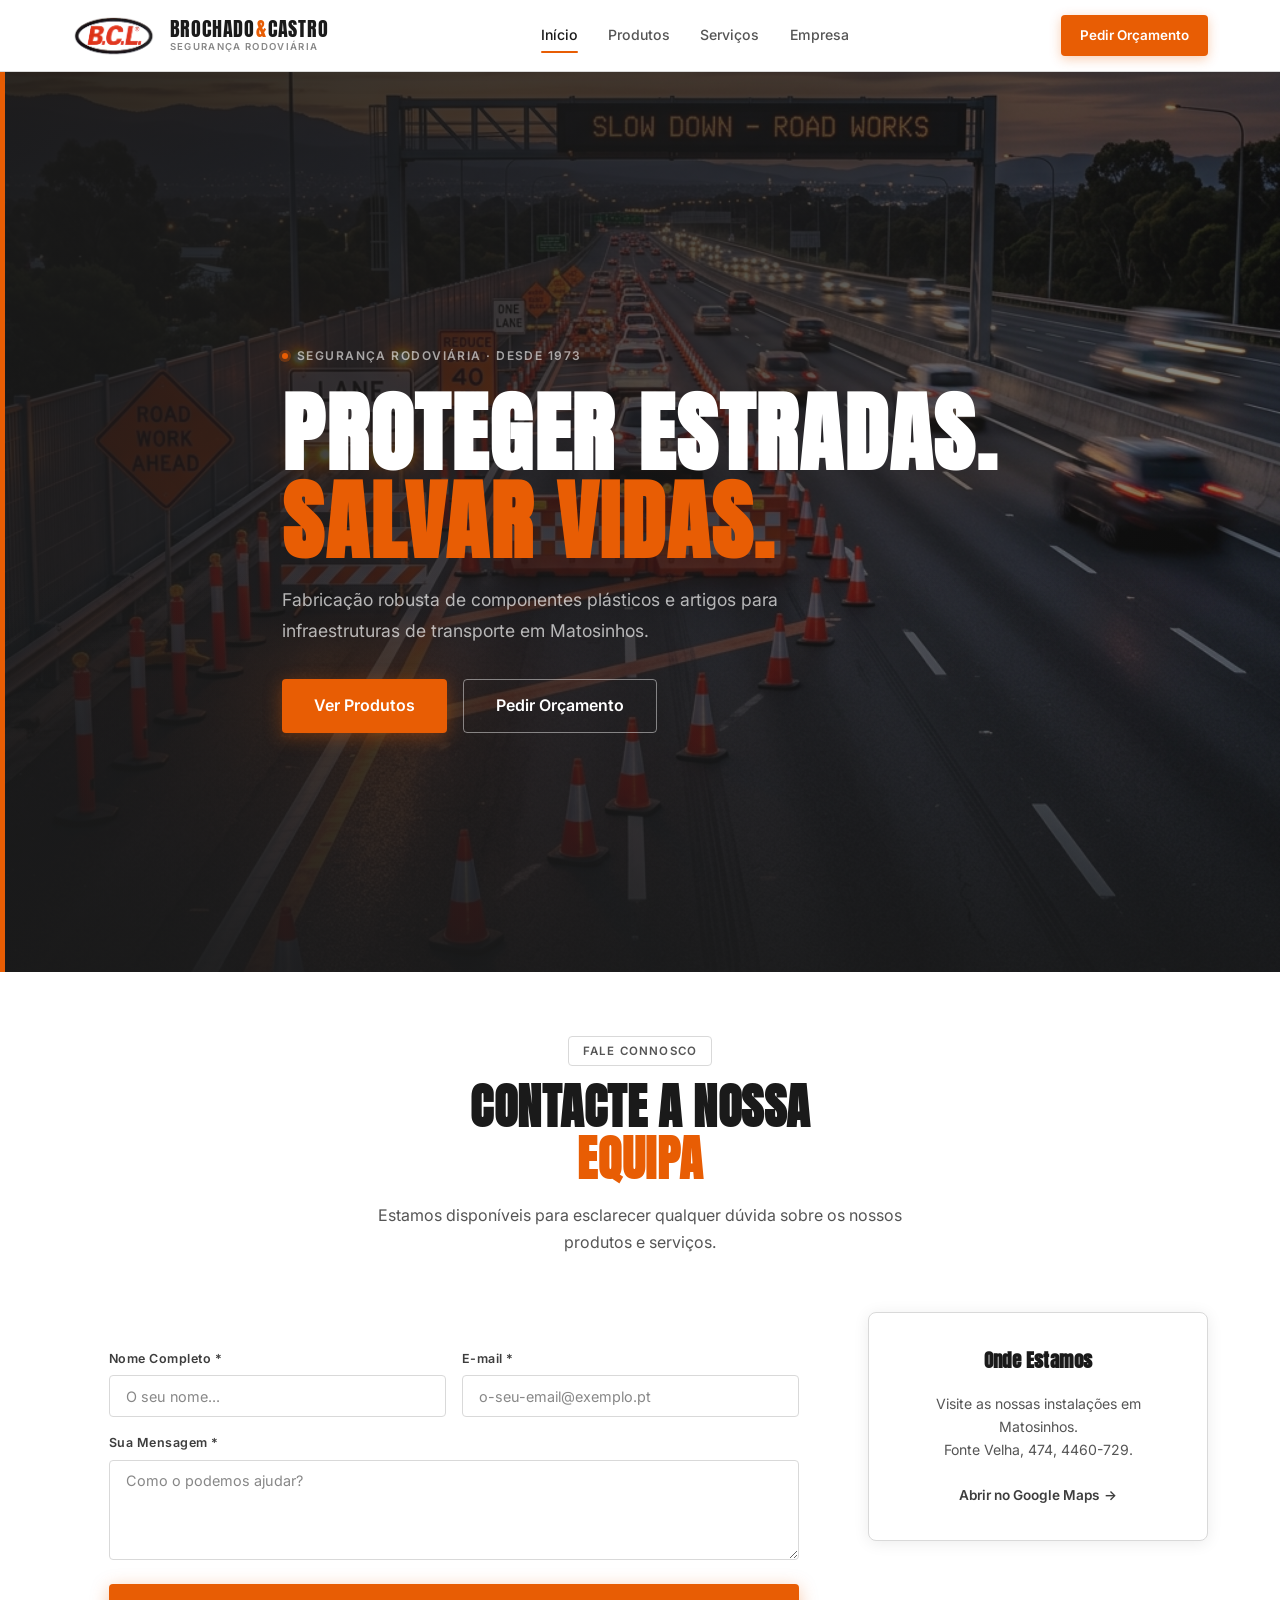
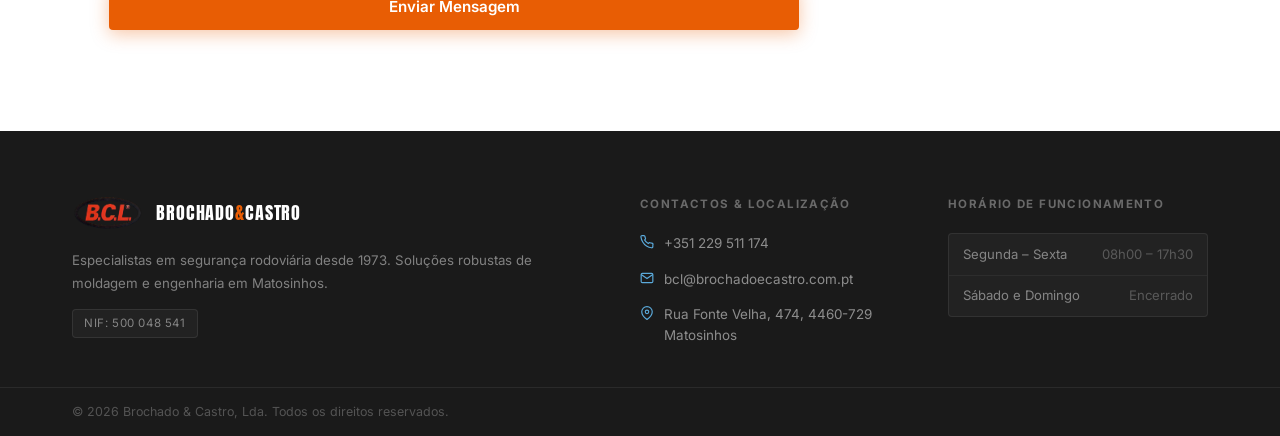
==== index.html @ 08bed0bb "base" ====
<!DOCTYPE html>
<html lang="pt">
<head>
  <meta charset="UTF-8" />
  <meta name="viewport" content="width=device-width, initial-scale=1.0" />
  <title>Brochado & Castro — Início & Contacto</title>
  <meta name="description" content="Brochado & Castro — Segurança Rodoviária desde 1973. Início e Contactos." />
  <link rel="preconnect" href="https://fonts.googleapis.com" />
  <link rel="preconnect" href="https://fonts.gstatic.com" crossorigin />
  <link href="https://fonts.googleapis.com/css2?family=Anton&family=Inter:wght@300;400;500;600;700&display=swap" rel="stylesheet" />
  <link rel="stylesheet" href="style.css" />
</head>
<body>

  <!-- ═══════════════════════════════════════════════
       NAVBAR
  ═══════════════════════════════════════════════ -->
  <header class="navbar" id="navbar">
    <div class="nav-container">
      <a href="index.html" class="nav-logo">
        <img src="images/logo_bcl.png" alt="B.C.L. Logo" class="logo-img">
        <div class="logo-text-group">
          <span class="logo-primary">BROCHADO<span class="logo-amp">&</span>CASTRO</span>
          <span class="logo-sub">SEGURANÇA RODOVIÁRIA</span>
        </div>
      </a>
      <nav class="nav-links">
        <a href="index.html" class="nl active">Início</a>
        <a href="produtos.html" class="nl">Produtos</a>
        <a href="servicos.html" class="nl">Serviços</a>
        <a href="empresa.html" class="nl">Empresa</a>
      </nav>
      <div class="nav-right">
        <a href="orcamento.html" class="btn-nav-cta">Pedir Orçamento</a>
        <button class="burger" id="burger"><span></span><span></span><span></span></button>
      </div>
    </div>
  </header>

  <!-- Mobile Nav -->
  <div class="mobile-overlay" id="mobile-overlay">
    <nav class="mobile-nav">
      <a href="index.html" class="mn-link">Início</a>
      <a href="produtos.html" class="mn-link">Produtos</a>
      <a href="servicos.html" class="mn-link">Serviços</a>
      <a href="empresa.html" class="mn-link">Empresa</a>
      <a href="orcamento.html" class="btn-nav-cta mn-cta">Pedir Orçamento</a>
    </nav>
  </div>

  <main>
    <!-- HERO -->
    <section class="hero" id="home">
      <div class="hero-media"><img src="images/hero_bg.png" class="hero-img" /><div class="hero-shade"></div><div class="hero-shade-bottom"></div><div class="hero-accent-bar"></div></div>
      <div class="hero-content">
        <div class="hero-eyebrow"><span class="eyebrow-dot"></span>Segurança Rodoviária · Desde 1973</div>
        <h1 class="hero-title">PROTEGER ESTRADAS.<br/><span class="hero-title-orange">SALVAR VIDAS.</span></h1>
        <p class="hero-desc">Fabricação robusta de componentes plásticos e artigos para<br/>infraestruturas de transporte em Matosinhos.</p>
        <div class="hero-btns">
          <a href="produtos.html" class="btn-orange">Ver Produtos</a>
          <a href="orcamento.html" class="btn-ghost">Pedir Orçamento</a>
        </div>
      </div>
    </section>

    <!-- CONTACT SECTION -->
    <section class="section" id="contacto">
      <div class="container">
        <div class="section-head">
          <div class="sh-tag">Fale Connosco</div>
          <h2 class="sh-title">CONTACTE A NOSSA<br/><span class="title-orange">EQUIPA</span></h2>
          <p class="sh-sub">Estamos disponíveis para esclarecer qualquer dúvida sobre os nossos produtos e serviços.</p>
        </div>
        <div class="contact-layout">
          <div class="cform-wrap">
            <form class="cform" id="cform">
              <div class="cform-row">
                <div class="cform-group">
                  <label class="cform-label" style="color: var(--grey-700);">Nome Completo *</label>
                  <input type="text" class="cform-input" placeholder="O seu nome..." required />
                </div>
                <div class="cform-group">
                  <label class="cform-label" style="color: var(--grey-700);">E-mail *</label>
                  <input type="email" class="cform-input" placeholder="o-seu-email@exemplo.pt" required />
                </div>
              </div>
              <div class="cform-group">
                <label class="cform-label" style="color: var(--grey-700);">Sua Mensagem *</label>
                <textarea class="cform-input cform-ta" placeholder="Como o podemos ajudar?" rows="4" required></textarea>
              </div>
              <button type="submit" class="btn-orange cform-submit">Enviar Mensagem</button>
            </form>
          </div>
          <div class="cinfo-col">
             <div class="pcard" style="height:100%; display:flex; align-items:center; justify-content:center; text-align:center; padding:2rem;">
               <div>
                 <h3 class="pcard-title" style="margin-bottom:1rem;">Onde Estamos</h3>
                 <p class="pcard-desc">Visite as nossas instalações em Matosinhos.<br/>Fonte Velha, 474, 4460-729.</p>
                 <a href="https://www.google.com/maps/search/?api=1&query=Fonte+Velha+474+4460-729" target="_blank" class="scard-link" style="justify-content:center; margin-top:1.5rem;">Abrir no Google Maps <span>→</span></a>
               </div>
             </div>
          </div>
        </div>
      </div>
    </section>
  </main>

  <footer class="footer">
    <div class="footer-main">
      <div class="container">
        <div class="footer-grid">
          <div class="fcol fcol--brand">
            <a href="index.html" class="footer-logo-link">
              <img src="images/logo_bcl.png" alt="B.C.L. Logo" class="footer-logo">
              <span class="footer-brand-name">BROCHADO<span>&</span>CASTRO</span>
            </a>
            <p class="fcol-desc">Especialistas em segurança rodoviária desde 1973. Soluções robustas de moldagem e engenharia em Matosinhos.</p>
            <p class="fcol-nif">NIF: 500 048 541</p>
          </div>
          <div class="fcol">
            <h4 class="fcol-title">Contactos & Localização</h4>
            <ul class="fcol-list">
              <li><svg width="14" height="14" viewBox="0 0 24 24" fill="none" stroke="#5BAADB" stroke-width="2"><path d="M22 16.92v3a2 2 0 0 1-2.18 2 19.79 19.79 0 0 1-8.63-3.07A19.5 19.5 0 0 1 4.69 12 19.79 19.79 0 0 1 1.61 3.18 2 2 0 0 1 3.6 1h3a2 2 0 0 1 2 1.72c.127.96.361 1.903.7 2.81a2 2 0 0 1-.45 2.11L7.91 8.34a16 16 0 0 0 6.29 6.29l.92-.92a2 2 0 0 1 2.11-.45c.907.339 1.85.573 2.81.7A2 2 0 0 1 22 16.92z"/></svg><a href="tel:+351229511174">+351 229 511 174</a></li>
              <li><svg width="14" height="14" viewBox="0 0 24 24" fill="none" stroke="#5BAADB" stroke-width="2"><path d="M4 4h16c1.1 0 2 .9 2 2v12c0 1.1-.9 2-2 2H4c-1.1 0-2-.9-2-2V6c0-1.1.9-2 2-2z"/><polyline points="22,6 12,13 2,6"/></svg><a href="mailto:bcl@brochadoecastro.com.pt">bcl@brochadoecastro.com.pt</a></li>
              <li><svg width="14" height="14" viewBox="0 0 24 24" fill="none" stroke="#5BAADB" stroke-width="2"><path d="M21 10c0 7-9 13-9 13s-9-6-9-13a9 9 0 0 1 18 0z"/><circle cx="12" cy="10" r="3"/></svg><span> Rua Fonte Velha, 474, 4460-729 Matosinhos</sp an></li>
            </ul>
          </div>
          <div class="fcol">
            <h4 class="fcol-title">Horário de Funcionamento</h4>
            <div class="fhours">
              <div class="fhour-row"><span>Segunda – Sexta</span><strong>08h00 – 17h30</strong></div>
              <div class="fhour-row"><span>Sábado e Domingo</span><strong class="closed">Encerrado</strong></div>
            </div>
          </div>
        </div>
      </div>
    </div>
    <div class="footer-bar"><div class="container"><p>© 2026 Brochado & Castro, Lda. Todos os direitos reservados.</p></div></div>
  </footer>

  <button class="btt" id="btt"><svg width="20" height="20" viewBox="0 0 24 24" fill="none" stroke="currentColor" stroke-width="2.5"><polyline points="18 15 12 9 6 15"/></svg></button>
  <script src="script.js"></script>
</body>
</html>
---- style.css ----
/* ====================================================
   BROCHADO & CASTRO — Road Safety
   Palette: #E85D04 (orange) · #3D3D3D / #1A1A1A (grey)
            #FFFFFF (white) · #5BAADB (light blue icons)
   Font: Anton (headings) · Inter (body)
==================================================== */

/* ── Variables ──────────────────────────────────── */
:root {
  --orange:        #E85D04;
  --orange-dark:   #C94D00;
  --orange-light:  #FF7A2F;
  --orange-pale:   rgba(232,93,4,.08);

  --grey-900:  #1A1A1A;
  --grey-800:  #2A2A2A;
  --grey-700:  #3D3D3D;
  --grey-600:  #555555;
  --grey-400:  #888888;
  --grey-200:  #D9D9D9;
  --grey-100:  #F2F2F2;
  --grey-50:   #F8F8F8;

  --white:     #FFFFFF;
  --blue-icon: #5BAADB;

  --font-display: 'Anton', Impact, sans-serif;
  --font-body:    'Inter', system-ui, sans-serif;

  --nav-h:     72px;
  --topbar-h:  38px;
  --full-h:    calc(var(--nav-h) + var(--topbar-h));

  --radius-sm: 4px;
  --radius-md: 8px;
  --radius-lg: 12px;

  --shadow-card: 0 2px 16px rgba(0,0,0,.08);
  --shadow-lift: 0 8px 32px rgba(0,0,0,.14);
  --shadow-deep: 0 16px 48px rgba(0,0,0,.18);

  --ease: cubic-bezier(0.16,1,0.3,1);
  --dur:  280ms;
}

/* ── Reset ──────────────────────────────────────── */
*, *::before, *::after { box-sizing:border-box; margin:0; padding:0; }
html { scroll-behavior:smooth; scroll-padding-top:calc(var(--topbar-h) + var(--nav-h) + 16px); -webkit-text-size-adjust:100%; }
body { font-family:var(--font-body); color:var(--grey-800); background:var(--white); overflow-x:hidden; line-height:1.6; -webkit-font-smoothing:antialiased; }
img { display:block; max-width:100%; height:auto; }
a  { color:inherit; text-decoration:none; }
ul { list-style:none; }
button { font-family:inherit; cursor:pointer; border:none; background:none; padding:0; }

/* ── Layout ─────────────────────────────────────── */
.container { max-width:1200px; margin:0 auto; padding:0 clamp(1.25rem,5vw,2rem); }

.grid-3 {
  display:grid;
  grid-template-columns:repeat(3,1fr);
  gap:1.5rem;
}

/* ── Typography helpers ─────────────────────────── */
.sh-tag {
  display:inline-flex; align-items:center; gap:.45rem;
  font-size:.72rem; font-weight:600; letter-spacing:.1em; text-transform:uppercase;
  color:var(--grey-600);
  border:1px solid var(--grey-200);
  padding:.3rem .85rem;
  border-radius:var(--radius-sm);
  margin-bottom:1rem;
}
.sh-tag--dark { border-color:rgba(255,255,255,.15); color:rgba(255,255,255,.55); }

.sh-title {
  font-family:var(--font-display);
  font-size:clamp(2rem,4vw,3rem);
  line-height:1.08;
  letter-spacing:.01em;
  color:var(--grey-900);
  margin-bottom:1rem;
  text-transform:uppercase;
}
.sh-title--white { color:var(--white); }
.at-left { text-align:left; }

.title-orange { color:var(--orange); }

.sh-sub {
  font-size:1rem; color:var(--grey-600); max-width:580px; margin:0 auto; line-height:1.7;
}
.sh-sub--muted { color:rgba(255,255,255,.5); }

.section-head { text-align:center; margin-bottom:3.5rem; }

/* ── Buttons ────────────────────────────────────── */
.btn-orange, .btn-ghost, .btn-nav-cta {
  display:inline-flex; align-items:center; gap:.5rem;
  font-family:var(--font-body); font-weight:600; font-size:.93rem;
  padding:.78rem 1.6rem;
  border-radius:var(--radius-sm);
  transition:all var(--dur) var(--ease);
  cursor:pointer; white-space:nowrap;
}

.btn-orange {
  background:var(--orange); color:var(--white);
  box-shadow:0 4px 18px rgba(232,93,4,.35);
}
.btn-orange:hover { background:var(--orange-dark); transform:translateY(-2px); box-shadow:0 8px 28px rgba(232,93,4,.45); }
.btn-orange:active { transform:translateY(0); }

.btn-ghost {
  background:transparent; color:var(--white);
  border:1.5px solid rgba(255,255,255,.45);
}
.btn-ghost:hover { background:rgba(255,255,255,.1); border-color:var(--white); transform:translateY(-2px); }

.btn-nav-cta {
  background:var(--orange); color:var(--white);
  font-size:.84rem; padding:.58rem 1.2rem;
  box-shadow:0 3px 12px rgba(232,93,4,.3);
}
.btn-nav-cta:hover { background:var(--orange-dark); transform:translateY(-1px); }

/* ── NAVBAR ─────────────────────────────────────── */
.navbar {
  position: sticky;
  top: 0;
  z-index: 1000;
  height: var(--nav-h);
  background: var(--white);
  border-bottom: 1px solid var(--grey-200);
  box-shadow: 0 4px 24px rgba(0,0,0,.06);
  transition: all var(--dur) var(--ease);
}

.nav-container {
  max-width:1200px; margin:0 auto;
  padding:0 clamp(1.25rem,5vw,2rem);
  height:100%;
  display:flex; align-items:center; gap:2rem;
}

/* Logo */
.nav-logo { display:flex; align-items:center; gap:.85rem; flex-shrink:0; }
.logo-img { height: 42px; width: auto; max-width: 140px; object-fit: contain; }

.logo-text-group { display:flex; flex-direction:column; line-height:1; }
.logo-primary {
  font-family:var(--font-display);
  font-size:1.25rem; letter-spacing:.04em;
  color:var(--grey-900);
}
.logo-amp { color:var(--orange); margin:0 .05em; }
.logo-sub {
  font-size:.6rem; letter-spacing:.14em; text-transform:uppercase;
  color:var(--grey-400); font-weight:600; margin-top:.2rem;
}

/* Nav links */
.nav-links { display:flex; align-items:center; gap:.1rem; margin:0 auto; }
.nl {
  font-size:.88rem; font-weight:500;
  color:var(--grey-600);
  padding:.5rem .9rem;
  border-radius:var(--radius-sm);
  transition:color var(--dur), background var(--dur);
  position:relative;
}
.nl::after {
  content:'';
  position:absolute; bottom:2px; left:.9rem; right:.9rem;
  height:2px; background:var(--orange);
  transform:scaleX(0); transform-origin:left;
  transition:transform var(--dur) var(--ease);
  border-radius:1px;
}
.nl:hover, .nl.active { color:var(--grey-900); }
.nl:hover::after, .nl.active::after { transform:scaleX(1); }

/* Nav right */
.nav-right { display:flex; align-items:center; gap:.75rem; flex-shrink:0; }

/* Burger */
.burger {
  display:none; flex-direction:column; gap:5px;
  padding:.5rem; border-radius:var(--radius-sm);
  transition:background var(--dur);
}
.burger:hover { background:var(--grey-100); }
.burger span { display:block; width:22px; height:2px; background:var(--grey-700); border-radius:1px; transition:all var(--dur) var(--ease); }
.burger.open span:nth-child(1) { transform:translateY(7px) rotate(45deg); }
.burger.open span:nth-child(2) { opacity:0; transform:scaleX(0); }
.burger.open span:nth-child(3) { transform:translateY(-7px) rotate(-45deg); }

/* Mobile overlay */
.mobile-overlay {
  display:none;
  position:fixed; inset:0; top:var(--nav-h);
  background:var(--grey-900);
  z-index:999;
  opacity:0; pointer-events:none;
  transition:opacity var(--dur) var(--ease);
}
.mobile-overlay.open { opacity:1; pointer-events:all; }

.mobile-nav {
  display:flex; flex-direction:column; align-items:center;
  justify-content:center; gap:.5rem;
  height:100%; padding:2rem;
}
.mn-link {
  font-family:var(--font-display); font-size:2rem; letter-spacing:.06em;
  color:rgba(255,255,255,.7);
  padding:.6rem 2rem; border-radius:var(--radius-sm);
  transition:color var(--dur); text-transform:uppercase;
}
.mn-link:hover { color:var(--orange); }
.mn-cta { margin-top:1.5rem; font-family:var(--font-body); font-size:1rem !important; }

/* ── HERO ───────────────────────────────────────── */
.hero {
  position:relative;
  min-height:100svh;
  display:flex; align-items:center; justify-content:center;
  overflow:hidden;
}

.hero-media { position:absolute; inset:0; }
.hero-img { width:100%; height:100%; object-fit:cover; object-position:center; animation:heroZoom 20s ease-in-out infinite alternate; }
@keyframes heroZoom { from { transform:scale(1.03); } to { transform:scale(1.1); } }

.hero-shade {
  position:absolute; inset:0;
  background:linear-gradient(108deg, rgba(26,26,26,.92) 0%, rgba(26,26,26,.72) 55%, rgba(26,26,26,.4) 100%);
}
.hero-shade-bottom {
  position:absolute; inset:0;
  background:linear-gradient(to top, rgba(26,26,26,.75) 0%, transparent 45%);
}

/* Orange vertical accent bar */
.hero-accent-bar {
  position:absolute;
  top:0; left:0;
  width:5px;
  height:100%;
  background:var(--orange);
}

/* Hero content */
.hero-content {
  position:relative; z-index:1;
  max-width:860px;
  padding:clamp(2rem,5vw,4rem);
  padding-top:calc(var(--full-h) + 2rem);
}

.hero-eyebrow {
  display:inline-flex; align-items:center; gap:.55rem;
  font-size:.75rem; font-weight:600; letter-spacing:.12em; text-transform:uppercase;
  color:rgba(255,255,255,.6);
  margin-bottom:1.5rem;
  animation:fadeUp .8s var(--ease) both;
}
.eyebrow-dot {
  width:6px; height:6px; border-radius:50%;
  background:var(--orange);
  box-shadow:0 0 0 3px rgba(232,93,4,.3);
  animation:pulse 2.5s ease-in-out infinite;
}
@keyframes pulse { 0%,100%{box-shadow:0 0 0 3px rgba(232,93,4,.3);} 50%{box-shadow:0 0 0 7px rgba(232,93,4,.07);} }

.hero-title {
  font-family:var(--font-display);
  font-size:clamp(2.8rem,7vw,5.5rem);
  line-height:1.0;
  letter-spacing:.02em;
  color:var(--white);
  margin-bottom:1.25rem;
  text-transform:uppercase;
  animation:fadeUp .9s .12s var(--ease) both;
}
.hero-title-orange { color:var(--orange); }

.hero-desc {
  font-size:clamp(.95rem,2vw,1.1rem);
  color:rgba(255,255,255,.68);
  line-height:1.75;
  margin-bottom:2rem;
  animation:fadeUp .9s .24s var(--ease) both;
}

.hero-btns {
  display:flex; gap:1rem; flex-wrap:wrap;
  margin-bottom:3rem;
  animation:fadeUp .9s .36s var(--ease) both;
}
.hero-btns .btn-orange, .hero-btns .btn-ghost { padding:.85rem 2rem; font-size:1rem; }

/* Hero KPIs */
.hero-kpis {
  display:flex; align-items:center; gap:0;
  background:rgba(255,255,255,.06);
  border:1px solid rgba(255,255,255,.1);
  backdrop-filter:blur(10px);
  border-radius:var(--radius-sm);
  padding:1.25rem 2rem;
  width:fit-content;
  animation:fadeUp .9s .48s var(--ease) both;
}

.kpi { display:flex; flex-direction:column; align-items:center; padding:0 2rem; }
.kpi:first-child { padding-left:0; }
.kpi-n {
  font-family:var(--font-display);
  font-size:2.2rem; line-height:1;
  color:var(--orange);
  letter-spacing:.02em;
}
.kpi-u { font-family:var(--font-display); font-size:1.4rem; color:var(--orange); margin-left:.15rem; }
.kpi-n + .kpi-u { display:inline; }
.kpi > *:nth-child(2) { display:inline; } /* unit next to number */
.kpi-l { font-size:.72rem; letter-spacing:.07em; text-transform:uppercase; color:rgba(255,255,255,.5); margin-top:.3rem; text-align:center; font-weight:500; }

.kpi-sep { width:1px; height:50px; background:rgba(255,255,255,.12); }

/* Scroll cue */
.hero-scroll {
  position:absolute; bottom:2rem; left:50%;
  transform:translateX(-50%); z-index:1;
}
.scroll-track { width:26px; height:42px; border:1.5px solid rgba(255,255,255,.3); border-radius:13px; display:flex; justify-content:center; padding-top:6px; }
.scroll-thumb { width:4px; height:8px; background:var(--orange); border-radius:2px; animation:scrollDown 1.8s ease-in-out infinite; }
@keyframes scrollDown { 0%,100%{transform:translateY(0);opacity:1;} 75%{transform:translateY(16px);opacity:0;} }

/* ── TRUST BAND ──────────────────────────────────── */
.trust-band {
  background:var(--grey-900);
  padding:1.2rem 0;
  border-top:1px solid rgba(255,255,255,.06);
}
.trust-inner {
  max-width:1200px; margin:0 auto;
  padding:0 clamp(1.25rem,5vw,2rem);
  display:flex; align-items:center; gap:2.5rem; flex-wrap:wrap;
}
.trust-label { font-size:.7rem; letter-spacing:.12em; text-transform:uppercase; color:rgba(255,255,255,.3); font-weight:600; white-space:nowrap; }
.trust-badges { display:flex; align-items:center; gap:2rem; flex-wrap:wrap; }
.trust-badge {
  display:flex; align-items:center; gap:.5rem;
  font-size:.78rem; font-weight:600; color:rgba(255,255,255,.55);
  letter-spacing:.04em;
}

/* ── SECTIONS ────────────────────────────────────── */
.section { padding: 4rem 0; }
.section--grey { background: var(--grey-50); }
.section--about { background: var(--white); overflow: hidden; padding-top: 2rem; }
.section--dark { background: var(--grey-900); }

/* ── PRODUCT CARDS ───────────────────────────────── */
.pcard {
  background:var(--white);
  border:1px solid var(--grey-200);
  border-radius:var(--radius-md);
  overflow:hidden;
  display:flex; flex-direction:column;
  transition:transform var(--dur) var(--ease), box-shadow var(--dur) var(--ease), border-color var(--dur);
  box-shadow:var(--shadow-card);
}
.pcard:hover { transform:translateY(-6px); box-shadow:var(--shadow-lift); border-color:var(--grey-200); }

/* Featured card */
.pcard--featured { border-color:var(--orange); border-width:2px; }
.pcard--featured:hover { box-shadow:0 12px 40px rgba(232,93,4,.2); }

/* Image wrap */
.pcard-img-wrap {
  position:relative;
  aspect-ratio:4/3;
  overflow:hidden;
  background:var(--grey-100);
}
.pcard-img { width:100%; height:100%; object-fit:cover; transition:transform .5s var(--ease); }
.pcard:hover .pcard-img { transform:scale(1.05); }

.pcard-img-svg { background:var(--grey-50); }
.svg-product-display { width:100%; height:100%; display:flex; align-items:center; justify-content:center; }

.pcard-img-overlay {
  position:absolute; inset:0;
  background:rgba(26,26,26,.55);
  display:flex; align-items:center; justify-content:center;
  opacity:0; transition:opacity var(--dur) var(--ease);
}
.pcard:hover .pcard-img-overlay { opacity:1; }

.pcard-cta-hover {
  font-size:.85rem; font-weight:600; color:var(--white);
  background:var(--orange);
  padding:.55rem 1.25rem;
  border-radius:var(--radius-sm);
  transition:background var(--dur);
}
.pcard-cta-hover:hover { background:var(--orange-dark); }

.pcard-tag {
  position:absolute; top:.9rem; left:.9rem;
  font-size:.68rem; font-weight:700; letter-spacing:.08em; text-transform:uppercase;
  color:var(--grey-700); background:var(--white);
  padding:.22rem .65rem; border-radius:var(--radius-sm);
  box-shadow:0 2px 8px rgba(0,0,0,.12);
}
.pcard-tag--orange { background:var(--orange); color:var(--white); }

/* Card body */
.pcard-body { padding:1.6rem; display:flex; flex-direction:column; gap:.8rem; flex:1; }

.pcard-icon {
  width:44px; height:44px;
  background:rgba(91,170,219,.1);
  border-radius:var(--radius-sm);
  display:flex; align-items:center; justify-content:center;
}

.pcard-title { font-family:var(--font-display); font-size:1.2rem; letter-spacing:.02em; color:var(--grey-900); }

.pcard-desc { font-size:.88rem; color:var(--grey-600); line-height:1.65; flex:1; }

.pcard-specs { display:flex; flex-direction:column; gap:.4rem; }
.pcard-specs li { display:flex; align-items:center; gap:.55rem; font-size:.8rem; color:var(--grey-600); }

.spec-dot { width:5px; height:5px; border-radius:50%; background:var(--blue-icon); flex-shrink:0; }
.spec-dot--orange { background:var(--orange); }

.pcard-btn {
  display:inline-flex; align-items:center; justify-content:center;
  font-size:.84rem; font-weight:600;
  color:var(--grey-800);
  border:1.5px solid var(--grey-200);
  padding:.62rem 1rem;
  border-radius:var(--radius-sm);
  transition:all var(--dur) var(--ease);
  margin-top:auto;
}
.pcard-btn:hover { border-color:var(--orange); color:var(--orange); background:var(--orange-pale); }
.pcard-btn--orange { background:var(--orange); color:var(--white); border-color:var(--orange); }
.pcard-btn--orange:hover { background:var(--orange-dark); border-color:var(--orange-dark); color:var(--white); }

/* ── SERVICE CARDS ───────────────────────────────── */
.scard {
  background:var(--white);
  border:1px solid var(--grey-200);
  border-radius:var(--radius-md);
  padding:2rem;
  display:flex; flex-direction:column; gap:1rem;
  position:relative; overflow:hidden;
  transition:transform var(--dur) var(--ease), box-shadow var(--dur) var(--ease);
  box-shadow:var(--shadow-card);
}
.scard::before {
  content:'';
  position:absolute; top:0; left:0; right:0;
  height:3px;
  background:var(--grey-200);
  transition:background var(--dur);
}
.scard:hover { transform:translateY(-5px); box-shadow:var(--shadow-lift); }
.scard:hover::before { background:var(--blue-icon); }

.scard--highlight {
  background:var(--grey-900);
  border-color:transparent;
}
.scard--highlight::before { background:var(--orange); }
.scard--highlight .scard-title { color:var(--white); }
.scard--highlight .scard-desc,
.scard--highlight .scard-list li { color:rgba(255,255,255,.6); }
.scard--highlight:hover { box-shadow:0 12px 40px rgba(0,0,0,.35); }

.scard-icon-wrap {
  width:60px; height:60px;
  border-radius:var(--radius-sm);
  background:rgba(91,170,219,.08);
  border:1px solid rgba(91,170,219,.15);
  display:flex; align-items:center; justify-content:center;
  transition:all var(--dur);
}
.scard:hover .scard-icon-wrap { background:rgba(91,170,219,.14); }

.scard-icon-wrap--orange {
  background:var(--orange);
  border-color:var(--orange);
}

.scard-hl-badge {
  position:absolute; top:1.25rem; right:1.25rem;
  font-size:.68rem; font-weight:700; letter-spacing:.08em; text-transform:uppercase;
  color:var(--orange-dark); background:var(--orange);
  padding:.22rem .65rem; border-radius:var(--radius-sm);
}

.scard-title { font-family:var(--font-display); font-size:1.15rem; letter-spacing:.02em; color:var(--grey-900); }

.scard-desc { font-size:.89rem; color:var(--grey-600); line-height:1.65; }

.scard-list { display:flex; flex-direction:column; gap:.45rem; }
.scard-list li {
  font-size:.81rem; color:var(--grey-600); font-weight:500;
  padding-left:1rem; position:relative;
}
.scard-list li::before {
  content:''; position:absolute; left:0; top:50%; transform:translateY(-50%);
  width:4px; height:4px; border-radius:50%;
  background:var(--orange);
}

.scard-link {
  font-size:.85rem; font-weight:600; color:var(--grey-700);
  margin-top:auto;
  display:inline-flex; align-items:center; gap:.35rem;
  transition:color var(--dur), gap var(--dur);
}
.scard-link span { transition:transform var(--dur) var(--ease); }
.scard-link:hover { color:var(--orange); }
.scard-link:hover span { transform:translateX(4px); }
.scard-link--orange { color:rgba(255,255,255,.6); }
.scard-link--orange:hover { color:var(--orange-light); }

/* ── ABOUT ───────────────────────────────────────── */
.about-grid {
  display:grid; grid-template-columns:1fr 1fr; gap:5rem; align-items:center;
}

.about-visual { position:relative; }

.about-img-frame {
  border-radius:var(--radius-md);
  overflow:hidden;
  position:relative;
  box-shadow:var(--shadow-deep);
}
.about-img-frame::before {
  content:'';
  position:absolute; inset:0; z-index:1;
  background:linear-gradient(to top, rgba(26,26,26,.4) 0%, transparent 50%);
}
.about-img { width:100%; height:420px; object-fit:cover; }

.about-img-tag {
  position:absolute; bottom:1.25rem; left:1.25rem; z-index:2;
  display:flex; align-items:center; gap:.5rem;
  font-size:.75rem; font-weight:600; color:var(--white);
  background:rgba(26,26,26,.8);
  backdrop-filter:blur(8px);
  padding:.45rem .9rem; border-radius:var(--radius-sm);
  border:1px solid rgba(255,255,255,.12);
}

.about-stat-card {
  position:absolute;
  top:-1.5rem; right:-1.5rem;
  background:var(--orange);
  color:var(--white);
  border-radius:var(--radius-md);
  padding:1.25rem 1.5rem;
  text-align:center;
  box-shadow:0 8px 24px rgba(232,93,4,.4);
}
.asc-number { display:block; font-family:var(--font-display); font-size:2.5rem; line-height:1; }
.asc-label { font-size:.72rem; letter-spacing:.06em; text-transform:uppercase; opacity:.85; line-height:1.4; }

/* About text */
.about-text { display:flex; flex-direction:column; gap:1rem; }
.about-p { font-size:.95rem; color:var(--grey-600); line-height:1.75; }

.about-pillars { display:flex; flex-direction:column; gap:1.1rem; margin-top:.5rem; }

.pillar {
  display:flex; gap:1rem; align-items:flex-start;
  padding:1rem;
  border:1px solid var(--grey-200);
  border-radius:var(--radius-sm);
  transition:border-color var(--dur), background var(--dur);
}
.pillar:hover { border-color:rgba(232,93,4,.25); background:var(--orange-pale); }

.pillar-icon {
  width:38px; height:38px; flex-shrink:0;
  border-radius:var(--radius-sm);
  background:rgba(232,93,4,.08);
  display:flex; align-items:center; justify-content:center;
}
.pillar strong { display:block; font-size:.92rem; color:var(--grey-900); margin-bottom:.2rem; }
.pillar p { font-size:.82rem; color:var(--grey-600); line-height:1.5; }

/* ── CONTACT ─────────────────────────────────────── */
.contact-layout { display:grid; grid-template-columns:1fr 340px; gap:2rem; align-items:start; }

/* Form */
.cform-wrap {
  background:rgba(255,255,255,.04);
  border:1px solid rgba(255,255,255,.08);
  border-radius:var(--radius-md); padding:2.25rem;
}
.cform { display:flex; flex-direction:column; gap:1rem; }
.cform-row { display:grid; grid-template-columns:1fr 1fr; gap:1rem; }
.cform-group { display:flex; flex-direction:column; gap:.4rem; }

.cform-label { font-size:.78rem; font-weight:600; color:rgba(255,255,255,.55); letter-spacing:.04em; }

.cform-input {
  font-family: var(--font-body);
  font-size: .9rem;
  color: var(--grey-900);
  background: var(--white);
  border: 1.5px solid var(--grey-200);
  border-radius: var(--radius-sm);
  padding: .72rem 1rem;
  outline: none;
  width: 100%;
  transition: border-color var(--dur), box-shadow var(--dur);
}
.cform-input::placeholder { color: var(--grey-400); }
.cform-input:focus { border-color: var(--orange); box-shadow: 0 0 0 3px rgba(232,93,4, .1); }

.section--dark .cform-input {
  color: var(--white);
  background: rgba(255,255,255, .05);
  border-color: rgba(255,255,255, .15);
}
.section--dark .cform-input::placeholder { color: rgba(255,255,255, .3); }
.section--dark .cform-label { color: rgba(255,255,255, .6); }
.cform-select { appearance:none; cursor:pointer;
  background-image:url("data:image/svg+xml,%3Csvg xmlns='http://www.w3.org/2000/svg' width='16' height='16' viewBox='0 0 24 24' fill='none' stroke='rgba(255,255,255,0.4)' stroke-width='2' stroke-linecap='round' stroke-linejoin='round'%3E%3Cpolyline points='6 9 12 15 18 9'/%3E%3C/svg%3E");
  background-repeat:no-repeat; background-position:right .9rem center; padding-right:2.5rem;
}
.cform-select option { background:var(--grey-900); color:var(--white); }
.cform-ta { resize:vertical; min-height:100px; }

.cform-submit { width:100%; justify-content:center; margin-top:.5rem; padding:.85rem; font-size:.95rem; border-radius:var(--radius-sm); }

/* Contact info */
.cinfo-col { display:flex; flex-direction:column; gap:1rem; }

.cinfo-card {
  display:flex; gap:1rem; align-items:flex-start;
  background:rgba(255,255,255,.04);
  border:1px solid rgba(255,255,255,.08);
  border-radius:var(--radius-sm);
  padding:1.1rem;
  transition:border-color var(--dur);
}
.cinfo-card:hover { border-color:rgba(91,170,219,.25); }

.cinfo-icon {
  width:40px; height:40px; flex-shrink:0;
  border-radius:var(--radius-sm);
  background:rgba(91,170,219,.1);
  display:flex; align-items:center; justify-content:center;
}
.cinfo-label { font-size:.7rem; letter-spacing:.08em; text-transform:uppercase; color:rgba(255,255,255,.35); font-weight:600; margin-bottom:.3rem; }
.cinfo-value { font-size:.88rem; color:rgba(255,255,255,.8); font-weight:500; line-height:1.5; transition:color var(--dur); }
a.cinfo-value:hover { color:var(--orange-light); }
.cinfo-closed { font-size:.78rem; color:rgba(255,255,255,.3); margin-top:.2rem; }

/* ── FOOTER ──────────────────────────────────────── */
.footer { background:var(--grey-900); }

.footer-main { padding:4rem 0 2.5rem; border-bottom:1px solid rgba(255,255,255,.07); }

.footer-grid { display:grid; grid-template-columns:2fr 1fr 1fr; gap:3rem; }

.footer-logo-link { display:flex; align-items:center; gap:.75rem; margin-bottom:1.1rem; }
.footer-logo { height:36px; width:auto; max-width:120px; object-fit:contain; }
.footer-brand-name {
  font-family:var(--font-display); font-size:1.1rem; letter-spacing:.05em;
  color:var(--white);
}
.footer-brand-name span { color:var(--orange); }

.fcol-desc { font-size:.83rem; color:rgba(255,255,255,.45); line-height:1.75; margin-bottom:.85rem; }
.fcol-nif { background:rgba(255,255,255,.04); font-size:.72rem; color:rgba(255,255,255,.45); letter-spacing:.05em; border:1px solid rgba(255,255,255,.08); padding:.28rem .7rem; border-radius:var(--radius-sm); display:inline-block; }

.fcol-title { font-size:.72rem; font-weight:700; letter-spacing:.12em; text-transform:uppercase; color:rgba(255,255,255,.35); margin-bottom:1.25rem; }

.fcol-list { display:flex; flex-direction:column; gap:.85rem; }
.fcol-list li { display:flex; align-items:flex-start; gap:.65rem; font-size:.84rem; color:rgba(255,255,255,.5); }
.fcol-list svg { margin-top:2px; flex-shrink:0; }
.fcol-list a { transition:color var(--dur); }
.fcol-list a:hover { color:var(--orange-light); }

.fhours { background:rgba(255,255,255,.04); border:1px solid rgba(255,255,255,.07); border-radius:var(--radius-sm); overflow:hidden; }
.fhour-row {
  display:flex; justify-content:space-between; align-items:center;
  padding:.6rem .9rem; font-size:.82rem;
  border-bottom:1px solid rgba(255,255,255,.05);
}
.fhour-row:last-child { border-bottom:none; }
.fhour-row span { color:rgba(255,255,255,.45); }
.fhour-row strong { color:rgba(255,255,255,.25); font-weight:400;}
.fhour-row strong.closed { color:rgba(255,255,255,.25); font-weight:400; }

.footer-bar { padding:.9rem 0; }
.footer-bar .container { display:flex; align-items:center; justify-content:space-between; flex-wrap:wrap; gap:1rem; }
.footer-bar p { font-size:.78rem; color:rgba(255,255,255,.25); }
.fbar-links { display:flex; gap:.75rem; align-items:center; }
.fbar-links a { font-size:.78rem; color:rgba(255,255,255,.25); transition:color var(--dur); }
.fbar-links a:hover { color:rgba(255,255,255,.6); }
.fbar-links span { color:rgba(255,255,255,.12); }

/* ── BACK TO TOP ─────────────────────────────────── */
.btt {
  position:fixed; bottom:1.75rem; right:1.75rem; z-index:900;
  width:44px; height:44px; border-radius:var(--radius-sm);
  background:var(--orange); color:var(--white);
  display:flex; align-items:center; justify-content:center;
  box-shadow:0 4px 18px rgba(232,93,4,.45);
  opacity:0; pointer-events:none; transform:translateY(10px);
  transition:all var(--dur) var(--ease);
}
.btt.show { opacity:1; pointer-events:all; transform:translateY(0); }
.btt:hover { background:var(--orange-dark); transform:translateY(-2px); }

/* ── TOAST ───────────────────────────────────────── */
.toast {
  position:fixed; bottom:2rem; left:50%; transform:translateX(-50%) translateY(12px);
  z-index:2000;
  background:var(--grey-800); color:var(--white);
  padding:.9rem 1.75rem; font-size:.9rem; font-weight:500;
  border-radius:var(--radius-sm);
  border-left:3px solid var(--orange);
  box-shadow:var(--shadow-deep);
  opacity:0; pointer-events:none;
  transition:all var(--dur) var(--ease);
  white-space:nowrap;
}
.toast.show { opacity:1; transform:translateX(-50%) translateY(0); pointer-events:all; }

/* ── REVEAL ──────────────────────────────────────── */
.reveal { opacity:0; transform:translateY(28px); transition:opacity .6s var(--ease),transform .6s var(--ease); }
.reveal.in { opacity:1; transform:none; }
.rd1 { transition-delay:.08s; } .rd2 { transition-delay:.16s; } .rd3 { transition-delay:.24s; }

/* ── KEYFRAMES ───────────────────────────────────── */
@keyframes fadeUp { from { opacity:0; transform:translateY(22px); } to { opacity:1; transform:none; } }
@keyframes spin { to { transform:rotate(360deg); } }
.spin { animation:spin .8s linear infinite; }

/* ── MODAL SYSTEM ────────────────────────────────── */
.modal-overlay {
  position: fixed;
  inset: 0;
  background: rgba(26, 26, 26, 0.85);
  backdrop-filter: blur(8px);
  z-index: 2000;
  display: flex;
  align-items: center;
  justify-content: center;
  opacity: 0;
  pointer-events: none;
  transition: opacity var(--dur) var(--ease);
  padding: 1.5rem;
}
.modal-overlay.open {
  opacity: 1;
  pointer-events: all;
}
.modal-card {
  background: var(--white);
  width: 100%;
  max-width: 640px;
  border-radius: var(--radius-md);
  box-shadow: var(--shadow-deep);
  position: relative;
  transform: translateY(24px);
  transition: transform var(--dur) var(--ease);
  overflow: hidden;
  border-top: 4px solid var(--orange);
}
.modal-overlay.open .modal-card {
  transform: translateY(0);
}
.modal-header {
  padding: 2rem 2rem 1rem;
  position: relative;
}
.modal-close {
  position: absolute;
  top: 1.5rem;
  right: 1.5rem;
  width: 32px;
  height: 32px;
  display: flex;
  align-items: center;
  justify-content: center;
  border-radius: 50%;
  background: var(--grey-100);
  color: var(--grey-700);
  font-size: 1.4rem;
  font-weight: 300;
  transition: all var(--dur);
  cursor: pointer;
  border: none;
}
.modal-close:hover {
  background: var(--grey-200);
  color: var(--grey-900);
}
.modal-body {
  padding: 0 2rem 2.5rem;
  max-height: 65vh;
  overflow-y: auto;
}
.modal-title {
  font-family: var(--font-display);
  font-size: 1.75rem;
  color: var(--grey-900);
  text-transform: uppercase;
  line-height: 1.15;
  margin-bottom: 0.35rem;
  padding-right: 2.5rem;
}
.modal-ref-tag {
  display: inline-block;
  font-size: 0.8rem;
  font-weight: 600;
  color: var(--orange);
  background: var(--orange-pale);
  padding: .2rem .65rem;
  border-radius: var(--radius-sm);
  margin-bottom: 0.5rem;
}
.modal-section-title {
  font-size: 0.85rem;
  font-weight: 700;
  text-transform: uppercase;
  letter-spacing: 0.06em;
  color: var(--grey-900);
  margin: 1.75rem 0 0.6rem;
  border-bottom: 1px solid var(--grey-200);
  padding-bottom: 0.35rem;
}
.modal-desc {
  font-size: 0.92rem;
  color: var(--grey-600);
  line-height: 1.7;
}

/* Modal Data Table */
.modal-table {
  width: 100%;
  border-collapse: collapse;
  margin-top: 0.5rem;
  font-size: 0.88rem;
}
.modal-table th, .modal-table td {
  padding: 0.75rem 0.9rem;
  text-align: left;
  border-bottom: 1px solid var(--grey-100);
}
.modal-table th {
  background: var(--grey-50);
  color: var(--grey-900);
  font-weight: 600;
  width: 38%;
}
.modal-table td {
  color: var(--grey-700);
  line-height: 1.5;
}
.modal-table tr:last-child th, 
.modal-table tr:last-child td {
  border-bottom: none;
}
.pcard { cursor: pointer; } /* Indica que todo o card é clicável */

/* ── RESPONSIVE ──────────────────────────────────── */
@media (max-width:1024px) {
  .grid-3 { grid-template-columns:repeat(2,1fr); }
  .about-grid { grid-template-columns:1fr; gap:3rem; }
  .about-visual { order:-1; }
  .about-stat-card { top:auto; bottom:-1rem; right:.75rem; }
  .sh-title.at-left { text-align:center; }
  .contact-layout { grid-template-columns:1fr; }
  .footer-grid { grid-template-columns:1fr 1fr; }
}

@media (max-width:768px) {
  .topbar-right { display:none; }
  .nav-links { display:none; }
  .burger { display:flex; }
  .mobile-overlay { display:flex; }
  .btn-nav-cta:not(.mn-cta) { display:none; }

  .grid-3 { grid-template-columns:1fr; }
  .hero-kpis { flex-wrap:wrap; gap:0; }
  .kpi { padding:.75rem 1.25rem; }
  .kpi-sep { width:100%; height:1px; }
  .hero-btns { flex-direction:column; }
  .hero-btns .btn-orange,
  .hero-btns .btn-ghost { justify-content:center; }

  .footer-grid { grid-template-columns:1fr; gap:2rem; }
  .footer-bar .container { flex-direction:column; text-align:center; }

  .cform-row { grid-template-columns:1fr; }
  .section { padding:4rem 0; }

  .about-stat-card { top:-1rem; right:.5rem; padding:1rem; }
  .asc-number { font-size:1.8rem; }
}

@media (max-width:480px) {
  .hero-title { font-size:2.4rem; }
  .hero-acc-bar { width:3px; }
  .trust-badges { gap:1rem; }
  .trust-badge span { display:none; }
  .kpi-sep { display:none; }
  .hero-kpis { gap:1rem; }
}

/* ── PAGINA DE DETALHE DO PRODUTO (ESTILO WORTEN) ── */
.detail-main-container {
  padding: 10rem 0 6rem;
  background-color: var(--grey-50);
  min-height: 80vh;
}
.back-link-wrapper {
  margin-bottom: 2rem;
}
.back-to-catalog-btn {
  display: inline-flex;
  align-items: center;
  gap: 0.5rem;
  font-size: 0.9rem;
  color: var(--grey-600);
  text-decoration: none;
  font-weight: 500;
  transition: color var(--dur);
}
.back-to-catalog-btn:hover {
  color: var(--orange);
}
.detail-grid {
  display: grid;
  grid-template-columns: 1fr 1fr;
  gap: 4rem;
  align-items: start;
}
@media (max-width: 992px) {
  .detail-grid { grid-template-columns: 1fr; gap: 2.5rem; }
}
.detail-img-card {
  background: var(--white);
  border-radius: var(--radius-md);
  padding: 3rem;
  box-shadow: var(--shadow-sm);
  display: flex;
  align-items: center;
  justify-content: center;
  border: 1px solid var(--grey-100);
}
.detail-main-img {
  max-width: 100%;
  height: auto;
  max-height: 400px;
  object-fit: contain;
}
.detail-ref-badge {
  display: inline-block;
  font-size: 0.85rem;
  font-weight: 700;
  color: var(--orange);
  background: var(--orange-pale);
  padding: 0.25rem 0.8rem;
  border-radius: var(--radius-sm);
  margin-bottom: 1rem;
}
.detail-main-title {
  font-family: var(--font-display);
  font-size: 2.5rem;
  color: var(--grey-900);
  line-height: 1.15;
  text-transform: uppercase;
  margin-bottom: 2rem;
}
@media (max-width: 576px) {
  .detail-main-title { font-size: 2rem; }
}
.detail-block {
  margin-bottom: 2.5rem;
}
.detail-sec-title {
  font-size: 0.9rem;
  font-weight: 700;
  text-transform: uppercase;
  letter-spacing: 0.05em;
  color: var(--grey-900);
  margin-bottom: 0.75rem;
  border-bottom: 1px solid var(--grey-200);
  padding-bottom: 0.5rem;
}
.detail-text-desc {
  font-size: 1rem;
  color: var(--grey-600);
  line-height: 1.7;
}
.detail-data-table {
  width: 100%;
  border-collapse: collapse;
}
.detail-data-table th, .detail-data-table td {
  padding: 0.85rem 1rem;
  text-align: left;
  border-bottom: 1px solid var(--grey-100);
  font-size: 0.95rem;
}
.detail-data-table th {
  background: var(--grey-100);
  color: var(--grey-900);
  font-weight: 600;
  width: 35%;
}
.detail-data-table td {
  color: var(--grey-700);
}
.detail-actions {
  margin-top: 3rem;
}
.detail-cta-btn {
  display: inline-block;
  background: var(--orange);
  color: var(--white);
  padding: 1rem 2rem;
  border-radius: var(--radius-sm);
  font-weight: 600;
  text-decoration: none;
  transition: background var(--dur);
  box-shadow: var(--shadow-sm);
}
.detail-cta-btn:hover {
  background: var(--orange-dark);
}
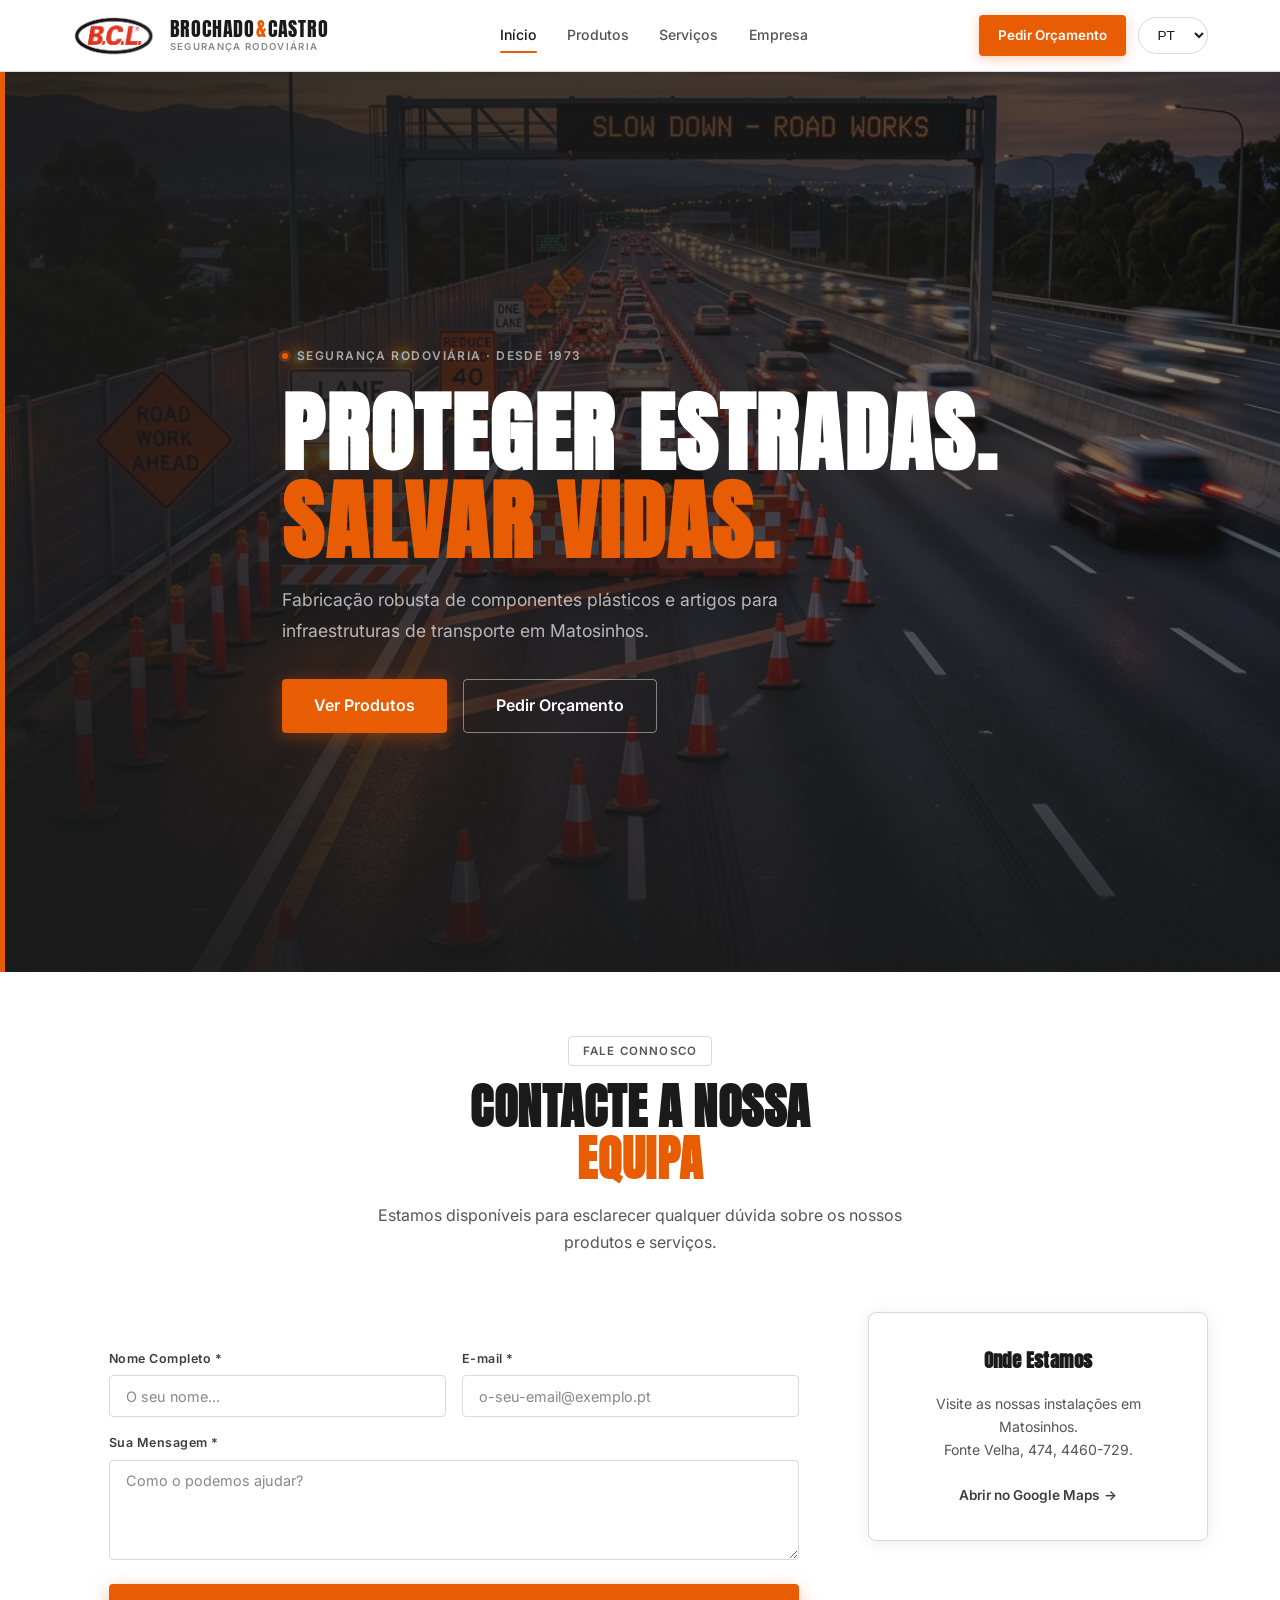
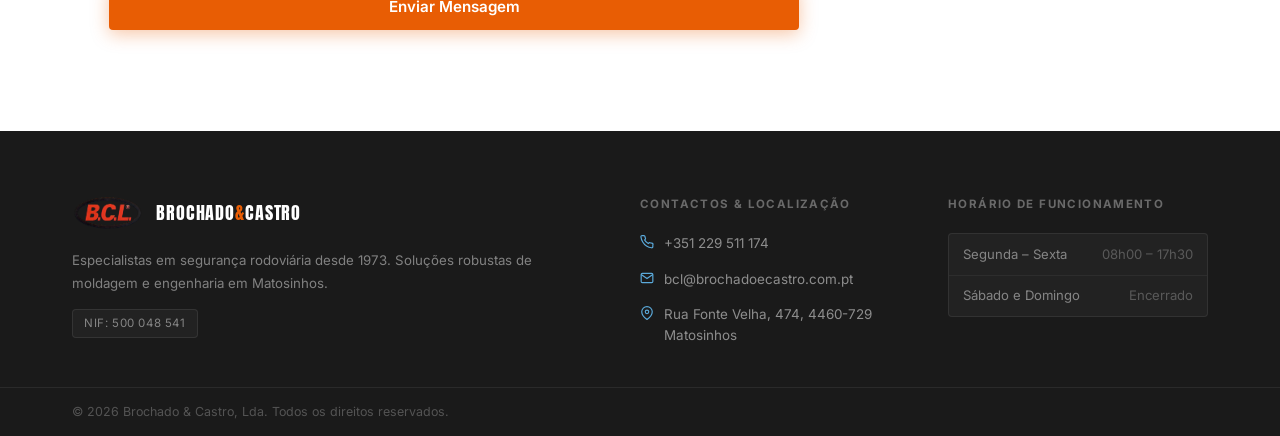
==== commit d4575d98: "sistema mudar de idioma" ====
--- a/index.html
+++ b/index.html
@@ -32,6 +32,10 @@
       </nav>
       <div class="nav-right">
         <a href="orcamento.html" class="btn-nav-cta">Pedir Orçamento</a>
+        <select id="lang-select" class="lang-select" aria-label="Idioma">
+          <option value="pt">PT</option>
+          <option value="en">EN</option>
+        </select>
         <button class="burger" id="burger"><span></span><span></span><span></span></button>
       </div>
     </div>
@@ -45,6 +49,12 @@
       <a href="servicos.html" class="mn-link">Serviços</a>
       <a href="empresa.html" class="mn-link">Empresa</a>
       <a href="orcamento.html" class="btn-nav-cta mn-cta">Pedir Orçamento</a>
+      <div class="mobile-lang-wrap">
+        <select id="mobile-lang-select" class="mobile-lang-select" aria-label="Idioma">
+          <option value="pt">PT</option>
+          <option value="en">EN</option>
+        </select>
+      </div>
     </nav>
   </div>
 
--- a/style.css
+++ b/style.css
@@ -123,6 +123,37 @@
   box-shadow:0 3px 12px rgba(232,93,4,.3);
 }
 .btn-nav-cta:hover { background:var(--orange-dark); transform:translateY(-1px); }
+
+.lang-select,
+.mobile-lang-select {
+  border:1px solid var(--grey-200);
+  border-radius:999px;
+  padding:.55rem .9rem;
+  font-size:.85rem;
+  color:var(--grey-900);
+  background:var(--white);
+  min-width:70px;
+  transition:border-color var(--dur) ease;
+}
+
+.lang-select:focus,
+.mobile-lang-select:focus {
+  outline:none;
+  border-color:var(--orange);
+}
+
+.mobile-lang-wrap {
+  width:100%;
+  display:flex;
+  justify-content:center;
+  margin-top:1.5rem;
+}
+
+@media (max-width: 860px) {
+  .lang-select {
+    display:none;
+  }
+}
 
 /* ── NAVBAR ─────────────────────────────────────── */
 .navbar {
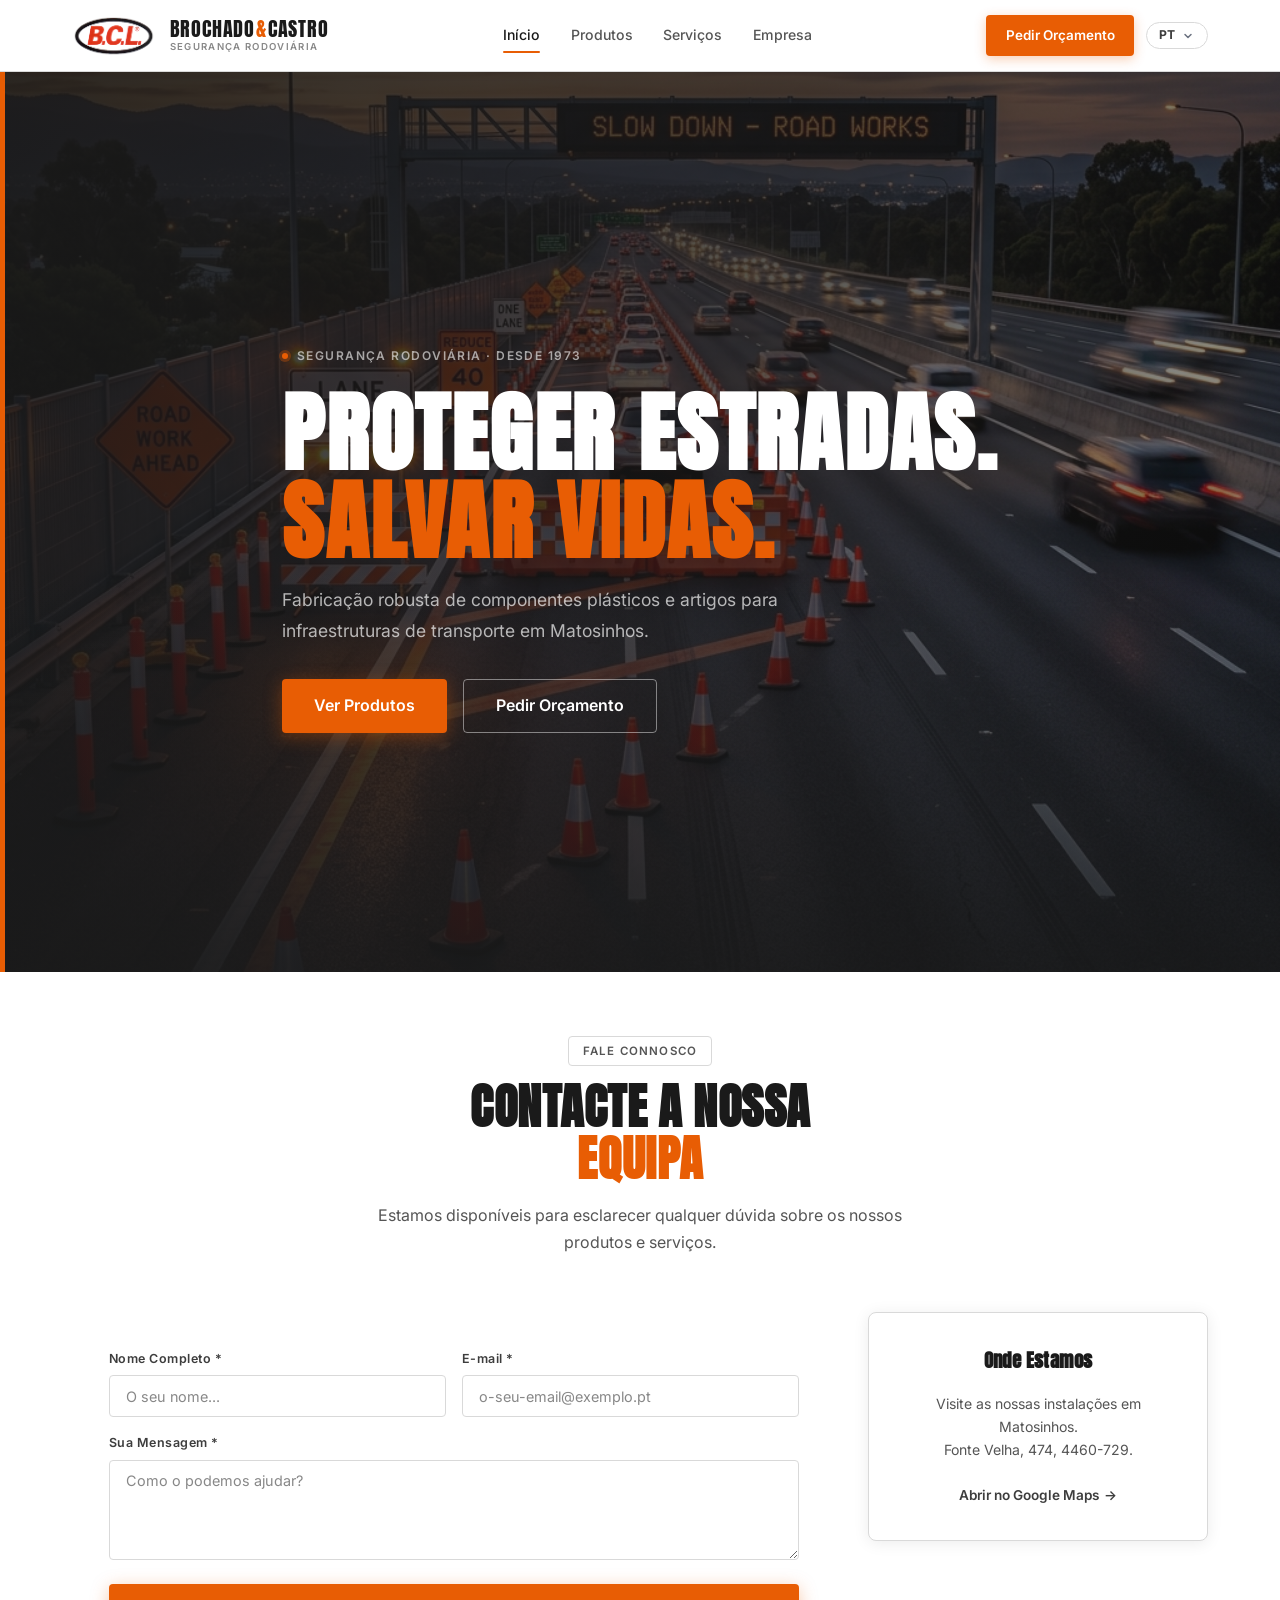
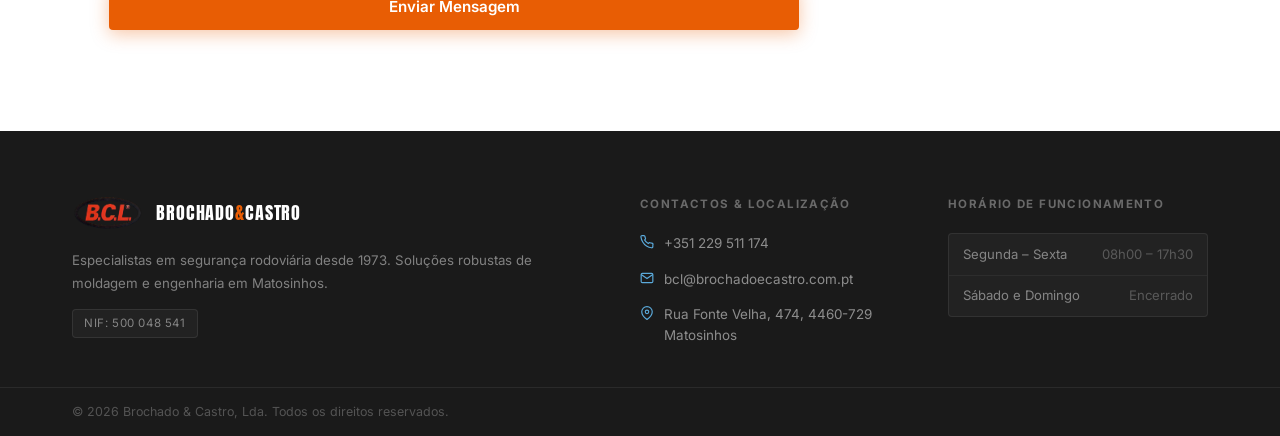
==== commit 79078c60: "traduçao 100% completa" ====
--- a/index.html
+++ b/index.html
@@ -1,154 +1,177 @@
 <!DOCTYPE html>
+
 <html lang="pt">
 <head>
-  <meta charset="UTF-8" />
-  <meta name="viewport" content="width=device-width, initial-scale=1.0" />
-  <title>Brochado & Castro — Início & Contacto</title>
-  <meta name="description" content="Brochado & Castro — Segurança Rodoviária desde 1973. Início e Contactos." />
-  <link rel="preconnect" href="https://fonts.googleapis.com" />
-  <link rel="preconnect" href="https://fonts.gstatic.com" crossorigin />
-  <link href="https://fonts.googleapis.com/css2?family=Anton&family=Inter:wght@300;400;500;600;700&display=swap" rel="stylesheet" />
-  <link rel="stylesheet" href="style.css" />
+<meta charset="utf-8"/>
+<meta content="width=device-width, initial-scale=1.0" name="viewport"/>
+<title>Brochado &amp; Castro — Início &amp; Contacto</title>
+<meta content="Brochado &amp; Castro — Segurança Rodoviária desde 1973. Início e Contactos." name="description"/>
+<link href="https://fonts.googleapis.com" rel="preconnect"/>
+<link crossorigin="" href="https://fonts.gstatic.com" rel="preconnect"/>
+<link href="https://fonts.googleapis.com/css2?family=Anton&amp;family=Inter:wght@300;400;500;600;700&amp;display=swap" rel="stylesheet"/>
+<link href="style.css" rel="stylesheet"/>
 </head>
 <body>
-
-  <!-- ═══════════════════════════════════════════════
+<!-- ═══════════════════════════════════════════════
        NAVBAR
   ═══════════════════════════════════════════════ -->
-  <header class="navbar" id="navbar">
-    <div class="nav-container">
-      <a href="index.html" class="nav-logo">
-        <img src="images/logo_bcl.png" alt="B.C.L. Logo" class="logo-img">
-        <div class="logo-text-group">
-          <span class="logo-primary">BROCHADO<span class="logo-amp">&</span>CASTRO</span>
-          <span class="logo-sub">SEGURANÇA RODOVIÁRIA</span>
-        </div>
-      </a>
-      <nav class="nav-links">
-        <a href="index.html" class="nl active">Início</a>
-        <a href="produtos.html" class="nl">Produtos</a>
-        <a href="servicos.html" class="nl">Serviços</a>
-        <a href="empresa.html" class="nl">Empresa</a>
-      </nav>
-      <div class="nav-right">
-        <a href="orcamento.html" class="btn-nav-cta">Pedir Orçamento</a>
-        <select id="lang-select" class="lang-select" aria-label="Idioma">
-          <option value="pt">PT</option>
-          <option value="en">EN</option>
-        </select>
-        <button class="burger" id="burger"><span></span><span></span><span></span></button>
-      </div>
-    </div>
-  </header>
-
-  <!-- Mobile Nav -->
-  <div class="mobile-overlay" id="mobile-overlay">
-    <nav class="mobile-nav">
-      <a href="index.html" class="mn-link">Início</a>
-      <a href="produtos.html" class="mn-link">Produtos</a>
-      <a href="servicos.html" class="mn-link">Serviços</a>
-      <a href="empresa.html" class="mn-link">Empresa</a>
-      <a href="orcamento.html" class="btn-nav-cta mn-cta">Pedir Orçamento</a>
-      <div class="mobile-lang-wrap">
-        <select id="mobile-lang-select" class="mobile-lang-select" aria-label="Idioma">
-          <option value="pt">PT</option>
-          <option value="en">EN</option>
-        </select>
-      </div>
-    </nav>
-  </div>
-
-  <main>
-    <!-- HERO -->
-    <section class="hero" id="home">
-      <div class="hero-media"><img src="images/hero_bg.png" class="hero-img" /><div class="hero-shade"></div><div class="hero-shade-bottom"></div><div class="hero-accent-bar"></div></div>
-      <div class="hero-content">
-        <div class="hero-eyebrow"><span class="eyebrow-dot"></span>Segurança Rodoviária · Desde 1973</div>
-        <h1 class="hero-title">PROTEGER ESTRADAS.<br/><span class="hero-title-orange">SALVAR VIDAS.</span></h1>
-        <p class="hero-desc">Fabricação robusta de componentes plásticos e artigos para<br/>infraestruturas de transporte em Matosinhos.</p>
-        <div class="hero-btns">
-          <a href="produtos.html" class="btn-orange">Ver Produtos</a>
-          <a href="orcamento.html" class="btn-ghost">Pedir Orçamento</a>
-        </div>
-      </div>
-    </section>
-
-    <!-- CONTACT SECTION -->
-    <section class="section" id="contacto">
-      <div class="container">
-        <div class="section-head">
-          <div class="sh-tag">Fale Connosco</div>
-          <h2 class="sh-title">CONTACTE A NOSSA<br/><span class="title-orange">EQUIPA</span></h2>
-          <p class="sh-sub">Estamos disponíveis para esclarecer qualquer dúvida sobre os nossos produtos e serviços.</p>
-        </div>
-        <div class="contact-layout">
-          <div class="cform-wrap">
-            <form class="cform" id="cform">
-              <div class="cform-row">
-                <div class="cform-group">
-                  <label class="cform-label" style="color: var(--grey-700);">Nome Completo *</label>
-                  <input type="text" class="cform-input" placeholder="O seu nome..." required />
-                </div>
-                <div class="cform-group">
-                  <label class="cform-label" style="color: var(--grey-700);">E-mail *</label>
-                  <input type="email" class="cform-input" placeholder="o-seu-email@exemplo.pt" required />
-                </div>
-              </div>
-              <div class="cform-group">
-                <label class="cform-label" style="color: var(--grey-700);">Sua Mensagem *</label>
-                <textarea class="cform-input cform-ta" placeholder="Como o podemos ajudar?" rows="4" required></textarea>
-              </div>
-              <button type="submit" class="btn-orange cform-submit">Enviar Mensagem</button>
-            </form>
-          </div>
-          <div class="cinfo-col">
-             <div class="pcard" style="height:100%; display:flex; align-items:center; justify-content:center; text-align:center; padding:2rem;">
-               <div>
-                 <h3 class="pcard-title" style="margin-bottom:1rem;">Onde Estamos</h3>
-                 <p class="pcard-desc">Visite as nossas instalações em Matosinhos.<br/>Fonte Velha, 474, 4460-729.</p>
-                 <a href="https://www.google.com/maps/search/?api=1&query=Fonte+Velha+474+4460-729" target="_blank" class="scard-link" style="justify-content:center; margin-top:1.5rem;">Abrir no Google Maps <span>→</span></a>
-               </div>
-             </div>
-          </div>
-        </div>
-      </div>
-    </section>
-  </main>
-
-  <footer class="footer">
-    <div class="footer-main">
-      <div class="container">
-        <div class="footer-grid">
-          <div class="fcol fcol--brand">
-            <a href="index.html" class="footer-logo-link">
-              <img src="images/logo_bcl.png" alt="B.C.L. Logo" class="footer-logo">
-              <span class="footer-brand-name">BROCHADO<span>&</span>CASTRO</span>
-            </a>
-            <p class="fcol-desc">Especialistas em segurança rodoviária desde 1973. Soluções robustas de moldagem e engenharia em Matosinhos.</p>
-            <p class="fcol-nif">NIF: 500 048 541</p>
-          </div>
-          <div class="fcol">
-            <h4 class="fcol-title">Contactos & Localização</h4>
-            <ul class="fcol-list">
-              <li><svg width="14" height="14" viewBox="0 0 24 24" fill="none" stroke="#5BAADB" stroke-width="2"><path d="M22 16.92v3a2 2 0 0 1-2.18 2 19.79 19.79 0 0 1-8.63-3.07A19.5 19.5 0 0 1 4.69 12 19.79 19.79 0 0 1 1.61 3.18 2 2 0 0 1 3.6 1h3a2 2 0 0 1 2 1.72c.127.96.361 1.903.7 2.81a2 2 0 0 1-.45 2.11L7.91 8.34a16 16 0 0 0 6.29 6.29l.92-.92a2 2 0 0 1 2.11-.45c.907.339 1.85.573 2.81.7A2 2 0 0 1 22 16.92z"/></svg><a href="tel:+351229511174">+351 229 511 174</a></li>
-              <li><svg width="14" height="14" viewBox="0 0 24 24" fill="none" stroke="#5BAADB" stroke-width="2"><path d="M4 4h16c1.1 0 2 .9 2 2v12c0 1.1-.9 2-2 2H4c-1.1 0-2-.9-2-2V6c0-1.1.9-2 2-2z"/><polyline points="22,6 12,13 2,6"/></svg><a href="mailto:bcl@brochadoecastro.com.pt">bcl@brochadoecastro.com.pt</a></li>
-              <li><svg width="14" height="14" viewBox="0 0 24 24" fill="none" stroke="#5BAADB" stroke-width="2"><path d="M21 10c0 7-9 13-9 13s-9-6-9-13a9 9 0 0 1 18 0z"/><circle cx="12" cy="10" r="3"/></svg><span> Rua Fonte Velha, 474, 4460-729 Matosinhos</sp an></li>
-            </ul>
-          </div>
-          <div class="fcol">
-            <h4 class="fcol-title">Horário de Funcionamento</h4>
-            <div class="fhours">
-              <div class="fhour-row"><span>Segunda – Sexta</span><strong>08h00 – 17h30</strong></div>
-              <div class="fhour-row"><span>Sábado e Domingo</span><strong class="closed">Encerrado</strong></div>
-            </div>
-          </div>
-        </div>
-      </div>
-    </div>
-    <div class="footer-bar"><div class="container"><p>© 2026 Brochado & Castro, Lda. Todos os direitos reservados.</p></div></div>
-  </footer>
-
-  <button class="btt" id="btt"><svg width="20" height="20" viewBox="0 0 24 24" fill="none" stroke="currentColor" stroke-width="2.5"><polyline points="18 15 12 9 6 15"/></svg></button>
-  <script src="script.js"></script>
+<header class="navbar" id="navbar">
+<div class="nav-container">
+<a class="nav-logo" href="index.html">
+<img alt="B.C.L. Logo" class="logo-img" src="images/logo_bcl.png"/>
+<div class="logo-text-group">
+<span class="logo-primary">BROCHADO<span class="logo-amp">&amp;</span>CASTRO</span>
+<span class="logo-sub" data-en="ROAD SAFETY" data-pt="SEGURANÇA RODOVIÁRIA">SEGURANÇA RODOVIÁRIA</span>
+</div>
+</a>
+<nav class="nav-links">
+<a class="nl active" data-en="Home" data-pt="Início" href="index.html">Início</a>
+<a class="nl" data-en="Products" data-pt="Produtos" href="produtos.html">Produtos</a>
+<a class="nl" data-en="Services" data-pt="Serviços" href="servicos.html">Serviços</a>
+<a class="nl" data-en="Company" data-pt="Empresa" href="empresa.html">Empresa</a>
+</nav>
+<div class="nav-right">
+<a class="btn-nav-cta" data-en="Request a Quote" data-pt="Pedir Orçamento" href="orcamento.html">Pedir Orçamento</a>
+<div class="lang-dropdown" id="lang-dropdown">
+<button aria-expanded="false" aria-haspopup="listbox" class="lang-dropdown-toggle" id="lang-toggle">
+<span class="lang-label" id="lang-label">PT</span>
+<svg class="lang-chevron" fill="none" viewbox="0 0 10 10" xmlns="http://www.w3.org/2000/svg">
+<path d="M2 3.5L5 6.5L8 3.5" stroke="#6b7280" stroke-linecap="round" stroke-linejoin="round" stroke-width="1.5"></path>
+</svg>
+</button>
+<div class="lang-dropdown-menu" role="listbox">
+<button class="lang-option active" data-lang="pt" role="option">
+<span class="lang-flag"></span> Português
+              <span class="lang-option-check">✓</span>
+</button>
+<button class="lang-option" data-lang="en" role="option">
+<span class="lang-flag"></span> English
+              <span class="lang-option-check">✓</span>
+</button>
+</div>
+</div>
+<button class="burger" id="burger"><span></span><span></span><span></span></button>
+</div>
+</div>
+</header>
+<!-- Mobile Nav -->
+<div class="mobile-overlay" id="mobile-overlay">
+<nav class="mobile-nav">
+<a class="mn-link" data-en="Home" data-pt="Início" href="index.html">Início</a>
+<a class="mn-link" data-en="Products" data-pt="Produtos" href="produtos.html">Produtos</a>
+<a class="mn-link" data-en="Services" data-pt="Serviços" href="servicos.html">Serviços</a>
+<a class="mn-link" data-en="Company" data-pt="Empresa" href="empresa.html">Empresa</a>
+<a class="btn-nav-cta mn-cta" data-en="Request a Quote" data-pt="Pedir Orçamento" href="orcamento.html">Pedir Orçamento</a>
+<div class="mobile-lang-wrap">
+<div class="lang-dropdown" id="mobile-lang-dropdown">
+<button aria-expanded="false" aria-haspopup="listbox" class="lang-dropdown-toggle" id="mobile-lang-toggle">
+<span class="lang-label" id="mobile-lang-label">PT</span>
+<svg class="lang-chevron" fill="none" viewbox="0 0 10 10" xmlns="http://www.w3.org/2000/svg">
+<path d="M2 3.5L5 6.5L8 3.5" stroke="rgba(255,255,255,0.7)" stroke-linecap="round" stroke-linejoin="round" stroke-width="1.5"></path>
+</svg>
+</button>
+<div class="lang-dropdown-menu" role="listbox">
+<button class="lang-option active" data-lang="pt" role="option">
+<span class="lang-flag"></span> Português
+              <span class="lang-option-check">✓</span>
+</button>
+<button class="lang-option" data-lang="en" role="option">
+<span class="lang-flag"></span> English
+              <span class="lang-option-check">✓</span>
+</button>
+</div>
+</div>
+</div>
+</nav>
+</div>
+<main>
+<!-- HERO -->
+<section class="hero" id="home">
+<div class="hero-media"><img class="hero-img" src="images/hero_bg.png"/><div class="hero-shade"></div><div class="hero-shade-bottom"></div><div class="hero-accent-bar"></div></div>
+<div class="hero-content">
+<div class="hero-eyebrow"><span class="eyebrow-dot"></span><span data-en="Road Safety · Since 1973" data-pt="Segurança Rodoviária · Desde 1973">Segurança Rodoviária · Desde 1973</span></div>
+<h1 class="hero-title"><span data-en="PROTECT ROADS." data-pt="PROTEGER ESTRADAS.">PROTEGER ESTRADAS.</span><br/><span class="hero-title-orange" data-en="SAVE LIVES." data-pt="SALVAR VIDAS.">SALVAR VIDAS.</span></h1>
+<p class="hero-desc"><span data-en="Robust manufacturing of plastic components for" data-pt="Fabricação robusta de componentes plásticos e artigos para">Fabricação robusta de componentes plásticos e artigos para</span><br/><span data-en="transport infrastructure in Matosinhos." data-pt="infraestruturas de transporte em Matosinhos.">infraestruturas de transporte em Matosinhos.</span></p>
+<div class="hero-btns">
+<a class="btn-orange" data-en="View Products" data-pt="Ver Produtos" href="produtos.html">Ver Produtos</a>
+<a class="btn-ghost" data-en="Request a Quote" data-pt="Pedir Orçamento" href="orcamento.html">Pedir Orçamento</a>
+</div>
+</div>
+</section>
+<!-- CONTACT SECTION -->
+<section class="section" id="contacto">
+<div class="container">
+<div class="section-head">
+<div class="sh-tag" data-en="Get in Touch" data-pt="Fale Connosco">Fale Connosco</div>
+<h2 class="sh-title"><span data-en="CONTACT OUR" data-pt="CONTACTE A NOSSA">CONTACTE A NOSSA</span><br/><span class="title-orange" data-en="TEAM" data-pt="EQUIPA">EQUIPA</span></h2>
+<p class="sh-sub" data-en="We are available to answer any questions about our products and services." data-pt="Estamos disponíveis para esclarecer qualquer dúvida sobre os nossos produtos e serviços.">Estamos disponíveis para esclarecer qualquer dúvida sobre os nossos produtos e serviços.</p>
+</div>
+<div class="contact-layout">
+<div class="cform-wrap">
+<form class="cform" id="cform">
+<div class="cform-row">
+<div class="cform-group">
+<label class="cform-label" data-en="Full Name *" data-pt="Nome Completo *" style="color: var(--grey-700);">Nome Completo *</label>
+<input class="cform-input" data-en-ph="Your name..." data-pt-ph="O seu nome..." placeholder="O seu nome..." required="" type="text"/>
+</div>
+<div class="cform-group">
+<label class="cform-label" data-en="Email *" data-pt="E-mail *" style="color: var(--grey-700);">E-mail *</label>
+<input class="cform-input" data-en-ph="your-email@example.com" data-pt-ph="o-seu-email@exemplo.pt" placeholder="o-seu-email@exemplo.pt" required="" type="email"/>
+</div>
+</div>
+<div class="cform-group">
+<label class="cform-label" data-en="Your Message *" data-pt="Sua Mensagem *" style="color: var(--grey-700);">Sua Mensagem *</label>
+<textarea class="cform-input cform-ta" data-en-ph="How can we help you?" data-pt-ph="Como o podemos ajudar?" placeholder="Como o podemos ajudar?" required="" rows="4"></textarea>
+</div>
+<button class="btn-orange cform-submit" data-en="Send Message" data-pt="Enviar Mensagem" type="submit">Enviar Mensagem</button>
+</form>
+</div>
+<div class="cinfo-col">
+<div class="pcard" style="height:100%; display:flex; align-items:center; justify-content:center; text-align:center; padding:2rem;">
+<div>
+<h3 class="pcard-title" data-en="Where We Are" data-pt="Onde Estamos" style="margin-bottom:1rem;">Onde Estamos</h3>
+<p class="pcard-desc"><span data-en="Visit our facilities in Matosinhos." data-pt="Visite as nossas instalações em Matosinhos.">Visite as nossas instalações em Matosinhos.</span><br/><span data-en="Fonte Velha, 474, 4460-729." data-pt="Fonte Velha, 474, 4460-729.">Fonte Velha, 474, 4460-729.</span></p>
+<a class="scard-link" href="https://www.google.com/maps/search/?api=1&amp;query=Fonte+Velha+474+4460-729" style="justify-content:center; margin-top:1.5rem;" target="_blank"><span data-en="Open in Google Maps" data-pt="Abrir no Google Maps">Abrir no Google Maps</span><span>→</span></a>
+</div>
+</div>
+</div>
+</div>
+</div>
+</section>
+</main>
+<footer class="footer">
+<div class="footer-main">
+<div class="container">
+<div class="footer-grid">
+<div class="fcol fcol--brand">
+<a class="footer-logo-link" href="index.html">
+<img alt="B.C.L. Logo" class="footer-logo" src="images/logo_bcl.png"/>
+<span class="footer-brand-name">BROCHADO<span>&amp;</span>CASTRO</span>
+</a>
+<p class="fcol-desc" data-en="Road safety specialists since 1973. Robust moulding and engineering solutions in Matosinhos." data-pt="Especialistas em segurança rodoviária desde 1973. Soluções robustas de moldagem e engenharia em Matosinhos.">Especialistas em segurança rodoviária desde 1973. Soluções robustas de moldagem e engenharia em Matosinhos.</p>
+<p class="fcol-nif" data-en="Tax ID: 500 048 541" data-pt="NIF: 500 048 541">NIF: 500 048 541</p>
+</div>
+<div class="fcol">
+<h4 class="fcol-title" data-en="Contacts &amp; Location" data-pt="Contactos &amp; Localização">Contactos &amp; Localização</h4>
+<ul class="fcol-list">
+<li><svg fill="none" height="14" stroke="#5BAADB" stroke-width="2" viewbox="0 0 24 24" width="14"><path d="M22 16.92v3a2 2 0 0 1-2.18 2 19.79 19.79 0 0 1-8.63-3.07A19.5 19.5 0 0 1 4.69 12 19.79 19.79 0 0 1 1.61 3.18 2 2 0 0 1 3.6 1h3a2 2 0 0 1 2 1.72c.127.96.361 1.903.7 2.81a2 2 0 0 1-.45 2.11L7.91 8.34a16 16 0 0 0 6.29 6.29l.92-.92a2 2 0 0 1 2.11-.45c.907.339 1.85.573 2.81.7A2 2 0 0 1 22 16.92z"></path></svg><a href="tel:+351229511174">+351 229 511 174</a></li>
+<li><svg fill="none" height="14" stroke="#5BAADB" stroke-width="2" viewbox="0 0 24 24" width="14"><path d="M4 4h16c1.1 0 2 .9 2 2v12c0 1.1-.9 2-2 2H4c-1.1 0-2-.9-2-2V6c0-1.1.9-2 2-2z"></path><polyline points="22,6 12,13 2,6"></polyline></svg><a href="mailto:bcl@brochadoecastro.com.pt">bcl@brochadoecastro.com.pt</a></li>
+<li><svg fill="none" height="14" stroke="#5BAADB" stroke-width="2" viewbox="0 0 24 24" width="14"><path d="M21 10c0 7-9 13-9 13s-9-6-9-13a9 9 0 0 1 18 0z"></path><circle cx="12" cy="10" r="3"></circle></svg><span data-en="Rua Fonte Velha, 474, 4460-729 Matosinhos" data-pt="Rua Fonte Velha, 474, 4460-729 Matosinhos"> Rua Fonte Velha, 474, 4460-729 Matosinhos</span></li>
+</ul>
+</div>
+<div class="fcol">
+<h4 class="fcol-title" data-en="Opening Hours" data-pt="Horário de Funcionamento">Horário de Funcionamento</h4>
+<div class="fhours">
+<div class="fhour-row"><span data-en="Monday – Friday" data-pt="Segunda – Sexta">Segunda – Sexta</span><strong>08h00 – 17h30</strong></div>
+<div class="fhour-row"><span data-en="Saturday &amp; Sunday" data-pt="Sábado e Domingo">Sábado e Domingo</span><strong class="closed" data-en="Closed" data-pt="Encerrado">Encerrado</strong></div>
+</div>
+</div>
+</div>
+</div>
+</div>
+<div class="footer-bar"><div class="container"><p data-en="© 2026 Brochado &amp; Castro, Lda. All rights reserved." data-pt="© 2026 Brochado &amp; Castro, Lda. Todos os direitos reservados.">© 2026 Brochado &amp; Castro, Lda. Todos os direitos reservados.</p></div></div>
+</footer>
+<button class="btt" id="btt"><svg fill="none" height="20" stroke="currentColor" stroke-width="2.5" viewbox="0 0 24 24" width="20"><polyline points="18 15 12 9 6 15"></polyline></svg></button>
+<script src="i18n.js"></script><script src="script.js"></script>
 </body>
 </html>
--- a/style.css
+++ b/style.css
@@ -124,35 +124,154 @@
 }
 .btn-nav-cta:hover { background:var(--orange-dark); transform:translateY(-1px); }
 
-.lang-select,
-.mobile-lang-select {
-  border:1px solid var(--grey-200);
-  border-radius:999px;
-  padding:.55rem .9rem;
-  font-size:.85rem;
-  color:var(--grey-900);
-  background:var(--white);
-  min-width:70px;
-  transition:border-color var(--dur) ease;
-}
-
-.lang-select:focus,
-.mobile-lang-select:focus {
-  outline:none;
-  border-color:var(--orange);
-}
-
+/* ── Language dropdown ── */
+.lang-dropdown {
+  position: relative;
+  display: inline-flex;
+  align-items: center;
+}
+
+.lang-dropdown-toggle {
+  display: inline-flex;
+  align-items: center;
+  gap: .35rem;
+  background: var(--white);
+  border: 1px solid var(--grey-200);
+  border-radius: 999px;
+  padding: .42rem .85rem .42rem .75rem;
+  font-family: inherit;
+  font-size: .78rem;
+  font-weight: 600;
+  letter-spacing: .05em;
+  color: var(--grey-700);
+  cursor: pointer;
+  transition: border-color .2s, box-shadow .2s;
+  white-space: nowrap;
+  line-height: 1;
+}
+
+.lang-dropdown-toggle:hover {
+  border-color: var(--orange);
+  box-shadow: 0 0 0 3px rgba(232,93,4,.08);
+}
+
+.lang-flag {
+  font-size: 1rem;
+  line-height: 1;
+}
+
+.lang-label {
+  font-size: .76rem;
+  font-weight: 700;
+  letter-spacing: .06em;
+}
+
+.lang-chevron {
+  width: 10px;
+  height: 10px;
+  margin-left: .1rem;
+  transition: transform .2s;
+  flex-shrink: 0;
+}
+
+.lang-dropdown.open .lang-chevron {
+  transform: rotate(180deg);
+}
+
+.lang-dropdown-menu {
+  display: none;
+  position: absolute;
+  top: calc(100% + 8px);
+  right: 0;
+  background: var(--white);
+  border: 1px solid var(--grey-200);
+  border-radius: 10px;
+  box-shadow: 0 8px 24px rgba(0,0,0,.10);
+  min-width: 140px;
+  z-index: 2000;
+  overflow: hidden;
+  padding: .3rem 0;
+}
+
+.lang-dropdown.open .lang-dropdown-menu {
+  display: block;
+  animation: fadeDown .15s ease;
+}
+
+@keyframes fadeDown {
+  from { opacity: 0; transform: translateY(-6px); }
+  to   { opacity: 1; transform: translateY(0); }
+}
+
+.lang-option {
+  display: flex;
+  align-items: center;
+  gap: .55rem;
+  width: 100%;
+  padding: .55rem .9rem;
+  background: none;
+  border: none;
+  font-family: inherit;
+  font-size: .82rem;
+  font-weight: 500;
+  color: var(--grey-700);
+  cursor: pointer;
+  text-align: left;
+  transition: background .15s, color .15s;
+}
+
+.lang-option:hover {
+  background: var(--grey-50, #f9fafb);
+  color: var(--grey-900);
+}
+
+.lang-option.active {
+  color: var(--orange);
+  font-weight: 700;
+}
+
+.lang-option .lang-flag { font-size: .95rem; }
+
+.lang-option-check {
+  margin-left: auto;
+  color: var(--orange);
+  font-size: .8rem;
+  opacity: 0;
+}
+
+.lang-option.active .lang-option-check { opacity: 1; }
+
+/* Mobile version (inside mobile overlay) */
 .mobile-lang-wrap {
-  width:100%;
-  display:flex;
-  justify-content:center;
-  margin-top:1.5rem;
+  width: 100%;
+  display: flex;
+  justify-content: center;
+  margin-top: 1.5rem;
+}
+
+.mobile-lang-wrap .lang-dropdown-toggle {
+  background: rgba(255,255,255,.08);
+  border-color: rgba(255,255,255,.25);
+  color: rgba(255,255,255,.85);
+}
+
+.mobile-lang-wrap .lang-dropdown-toggle:hover {
+  border-color: rgba(255,255,255,.6);
+  box-shadow: none;
+}
+
+.mobile-lang-wrap .lang-chevron path { stroke: rgba(255,255,255,.7); }
+
+.mobile-lang-wrap .lang-dropdown-menu {
+  top: auto;
+  bottom: calc(100% + 8px);
+  left: 50%;
+  transform: translateX(-50%);
+  right: auto;
 }
 
 @media (max-width: 860px) {
-  .lang-select {
-    display:none;
-  }
+  .nav-right .lang-dropdown { display: none; }
 }
 
 /* ── NAVBAR ─────────────────────────────────────── */
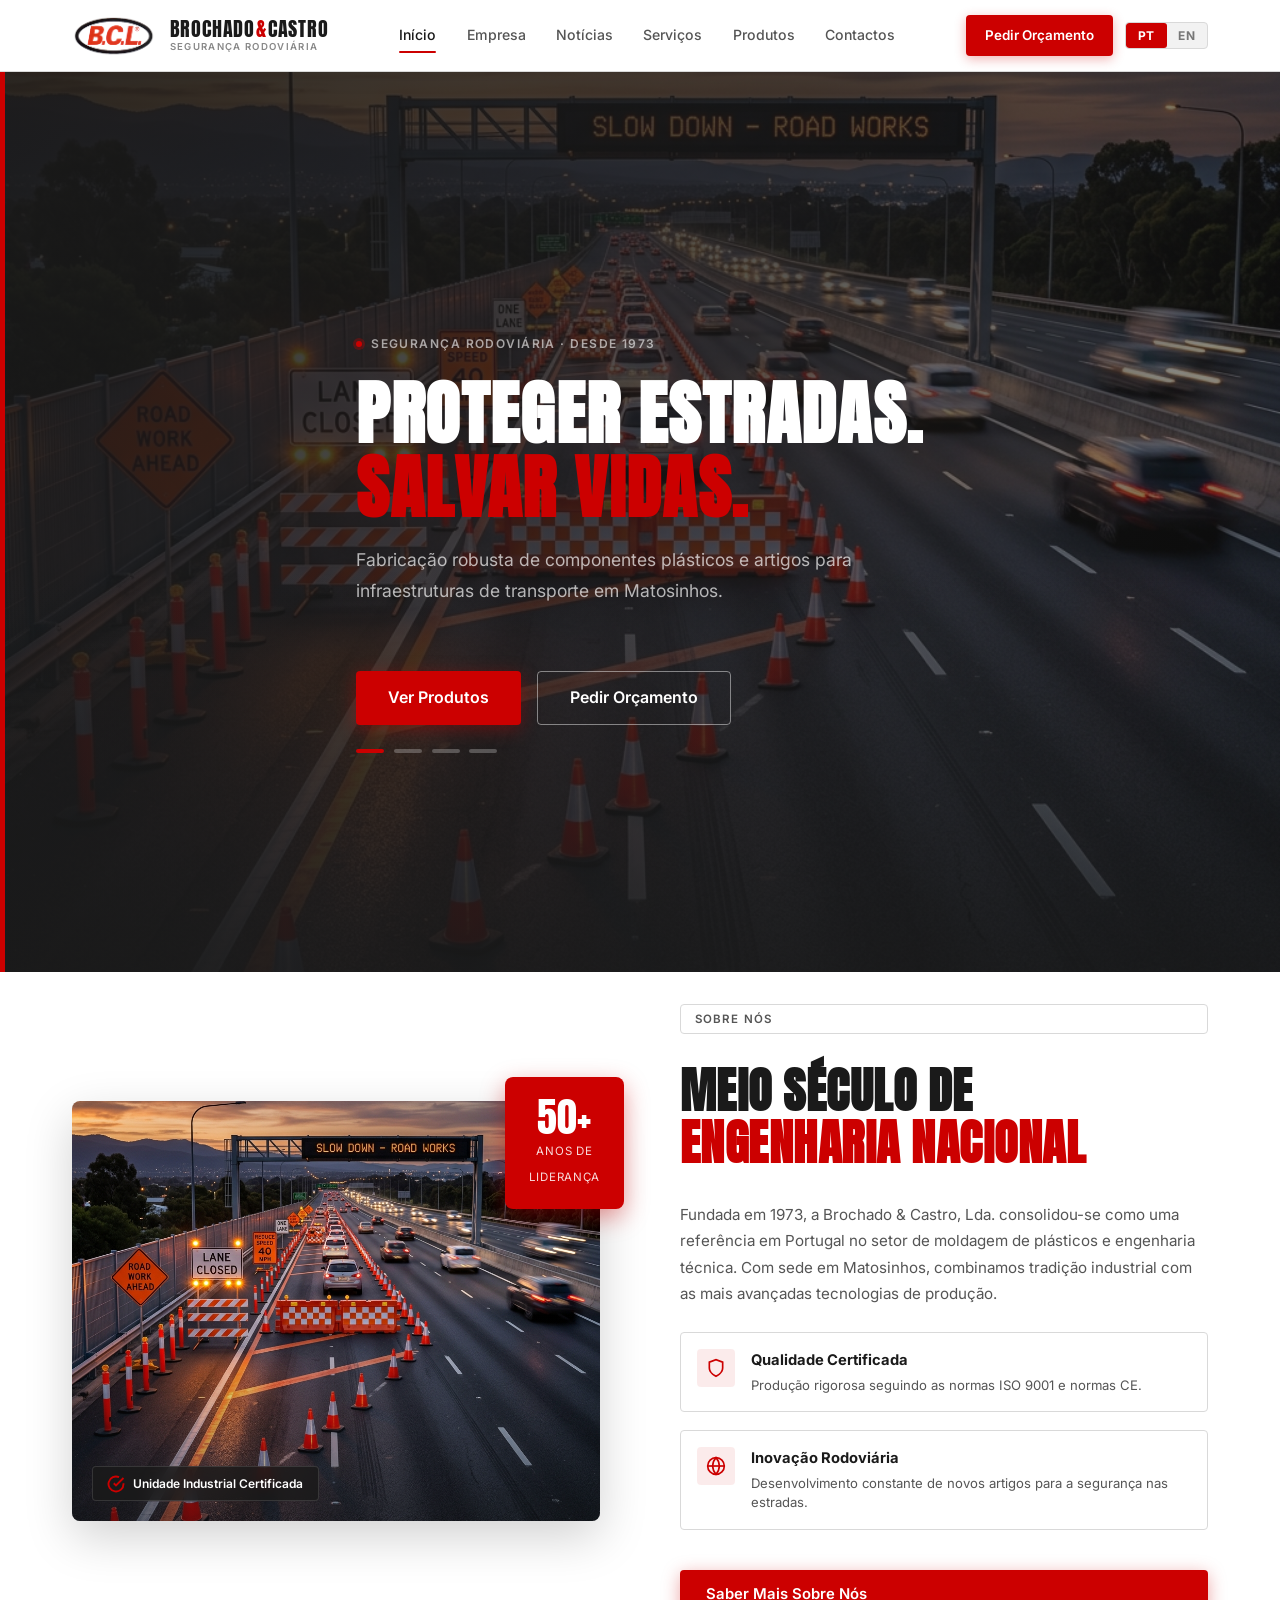
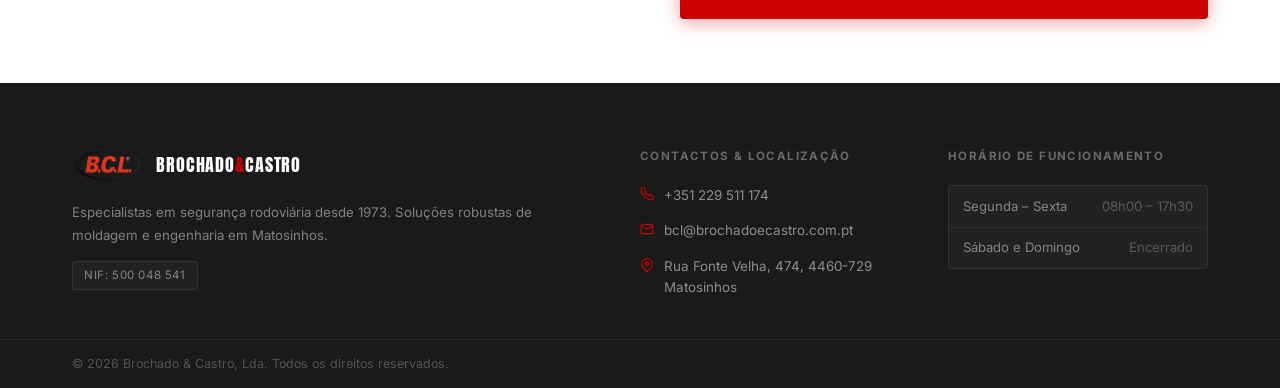
==== commit 2ee06acd: "alterado" ====
--- a/index.html
+++ b/index.html
@@ -26,60 +26,35 @@
 </a>
 <nav class="nav-links">
 <a class="nl active" data-en="Home" data-pt="Início" href="index.html">Início</a>
+<a class="nl" data-en="Company" data-pt="Empresa" href="empresa.html">Empresa</a>
+<a class="nl" data-en="News" data-pt="Notícias" href="noticias.html">Notícias</a>
+<a class="nl" data-en="Services" data-pt="Serviços" href="servicos.html">Serviços</a>
 <a class="nl" data-en="Products" data-pt="Produtos" href="produtos.html">Produtos</a>
-<a class="nl" data-en="Services" data-pt="Serviços" href="servicos.html">Serviços</a>
-<a class="nl" data-en="Company" data-pt="Empresa" href="empresa.html">Empresa</a>
+<a class="nl" data-en="Contacts" data-pt="Contactos" href="contactos.html">Contactos</a>
 </nav>
 <div class="nav-right">
 <a class="btn-nav-cta" data-en="Request a Quote" data-pt="Pedir Orçamento" href="orcamento.html">Pedir Orçamento</a>
-<div class="lang-dropdown" id="lang-dropdown">
-<button aria-expanded="false" aria-haspopup="listbox" class="lang-dropdown-toggle" id="lang-toggle">
-<span class="lang-label" id="lang-label">PT</span>
-<svg class="lang-chevron" fill="none" viewbox="0 0 10 10" xmlns="http://www.w3.org/2000/svg">
-<path d="M2 3.5L5 6.5L8 3.5" stroke="#6b7280" stroke-linecap="round" stroke-linejoin="round" stroke-width="1.5"></path>
-</svg>
-</button>
-<div class="lang-dropdown-menu" role="listbox">
-<button class="lang-option active" data-lang="pt" role="option">
-<span class="lang-flag"></span> Português
-              <span class="lang-option-check">✓</span>
-</button>
-<button class="lang-option" data-lang="en" role="option">
-<span class="lang-flag"></span> English
-              <span class="lang-option-check">✓</span>
-</button>
-</div>
+<div class="lang-switcher">
+<button class="lang-btn active" data-lang="pt">PT</button>
+<button class="lang-btn" data-lang="en">EN</button>
 </div>
 <button class="burger" id="burger"><span></span><span></span><span></span></button>
 </div>
 </div>
 </header>
-<!-- Mobile Nav -->
 <div class="mobile-overlay" id="mobile-overlay">
 <nav class="mobile-nav">
-<a class="mn-link" data-en="Home" data-pt="Início" href="index.html">Início</a>
+<a class="mn-link active" data-en="Home" data-pt="Início" href="index.html">Início</a>
+<a class="mn-link" data-en="Company" data-pt="Empresa" href="empresa.html">Empresa</a>
+<a class="mn-link" data-en="News" data-pt="Notícias" href="noticias.html">Notícias</a>
+<a class="mn-link" data-en="Services" data-pt="Serviços" href="servicos.html">Serviços</a>
 <a class="mn-link" data-en="Products" data-pt="Produtos" href="produtos.html">Produtos</a>
-<a class="mn-link" data-en="Services" data-pt="Serviços" href="servicos.html">Serviços</a>
-<a class="mn-link" data-en="Company" data-pt="Empresa" href="empresa.html">Empresa</a>
+<a class="mn-link" data-en="Contacts" data-pt="Contactos" href="contactos.html">Contactos</a>
 <a class="btn-nav-cta mn-cta" data-en="Request a Quote" data-pt="Pedir Orçamento" href="orcamento.html">Pedir Orçamento</a>
 <div class="mobile-lang-wrap">
-<div class="lang-dropdown" id="mobile-lang-dropdown">
-<button aria-expanded="false" aria-haspopup="listbox" class="lang-dropdown-toggle" id="mobile-lang-toggle">
-<span class="lang-label" id="mobile-lang-label">PT</span>
-<svg class="lang-chevron" fill="none" viewbox="0 0 10 10" xmlns="http://www.w3.org/2000/svg">
-<path d="M2 3.5L5 6.5L8 3.5" stroke="rgba(255,255,255,0.7)" stroke-linecap="round" stroke-linejoin="round" stroke-width="1.5"></path>
-</svg>
-</button>
-<div class="lang-dropdown-menu" role="listbox">
-<button class="lang-option active" data-lang="pt" role="option">
-<span class="lang-flag"></span> Português
-              <span class="lang-option-check">✓</span>
-</button>
-<button class="lang-option" data-lang="en" role="option">
-<span class="lang-flag"></span> English
-              <span class="lang-option-check">✓</span>
-</button>
-</div>
+<div class="lang-switcher">
+<button class="lang-btn active" data-lang="pt">PT</button>
+<button class="lang-btn" data-lang="en">EN</button>
 </div>
 </div>
 </nav>
@@ -87,53 +62,66 @@
 <main>
 <!-- HERO -->
 <section class="hero" id="home">
-<div class="hero-media"><img class="hero-img" src="images/hero_bg.png"/><div class="hero-shade"></div><div class="hero-shade-bottom"></div><div class="hero-accent-bar"></div></div>
+<div class="hero-media">
+<img class="hero-img hero-slide-img active" src="images/hero_bg.png"/>
+<img class="hero-img hero-slide-img" src="images/product_barriers.png"/>
+<img class="hero-img hero-slide-img" src="images/product_plastic_components.png"/>
+<img class="hero-img hero-slide-img" src="images/product_transport_infrastructure.png"/>
+<div class="hero-shade"></div><div class="hero-shade-bottom"></div><div class="hero-accent-bar"></div>
+</div>
 <div class="hero-content">
+<div class="hero-slides-wrap">
+<div class="hero-slide-text active">
 <div class="hero-eyebrow"><span class="eyebrow-dot"></span><span data-en="Road Safety · Since 1973" data-pt="Segurança Rodoviária · Desde 1973">Segurança Rodoviária · Desde 1973</span></div>
 <h1 class="hero-title"><span data-en="PROTECT ROADS." data-pt="PROTEGER ESTRADAS.">PROTEGER ESTRADAS.</span><br/><span class="hero-title-orange" data-en="SAVE LIVES." data-pt="SALVAR VIDAS.">SALVAR VIDAS.</span></h1>
 <p class="hero-desc"><span data-en="Robust manufacturing of plastic components for" data-pt="Fabricação robusta de componentes plásticos e artigos para">Fabricação robusta de componentes plásticos e artigos para</span><br/><span data-en="transport infrastructure in Matosinhos." data-pt="infraestruturas de transporte em Matosinhos.">infraestruturas de transporte em Matosinhos.</span></p>
+</div>
+<div class="hero-slide-text">
+<div class="hero-eyebrow"><span class="eyebrow-dot"></span><span data-en="Containment Solutions" data-pt="Soluções de Contenção">Soluções de Contenção</span></div>
+<h1 class="hero-title"><span data-en="BARRIERS THAT" data-pt="BARREIRAS QUE">BARREIRAS QUE</span><br/><span class="hero-title-orange" data-en="HOLD THE LINE." data-pt="GUARDAM A LINHA.">GUARDAM A LINHA.</span></h1>
+<p class="hero-desc"><span data-en="Fibreglass and thermoplastic barriers for" data-pt="Barreiras em fibra de vidro e termoplástico para">Barreiras em fibra de vidro e termoplástico para</span><br/><span data-en="lane closures, delineation and active signage." data-pt="fecho de vias, delimitação e sinalização ativa.">fecho de vias, delimitação e sinalização ativa.</span></p>
+</div>
+<div class="hero-slide-text">
+<div class="hero-eyebrow"><span class="eyebrow-dot"></span><span data-en="Precision Manufacturing" data-pt="Fabricação de Precisão">Fabricação de Precisão</span></div>
+<h1 class="hero-title"><span data-en="MOULDED FOR" data-pt="MOLDADO PARA">MOLDADO PARA</span><br/><span class="hero-title-orange" data-en="DURABILITY." data-pt="DURABILIDADE.">DURABILIDADE.</span></h1>
+<p class="hero-desc"><span data-en="High-resistance injected plastic components" data-pt="Componentes plásticos injetados de alta resistência">Componentes plásticos injetados de alta resistência</span><br/><span data-en="engineered to withstand decades on the road." data-pt="projetados para décadas de uso nas estradas.">projetados para décadas de uso nas estradas.</span></p>
+</div>
+<div class="hero-slide-text">
+<div class="hero-eyebrow"><span class="eyebrow-dot"></span><span data-en="National Infrastructure" data-pt="Infraestrutura Nacional">Infraestrutura Nacional</span></div>
+<h1 class="hero-title hero-title--lg"><span data-en="BUILDING THE" data-pt="A CONSTRUIR AS">A CONSTRUIR AS</span><br/><span class="hero-title-orange" data-en="ROADS OF PORTUGAL." data-pt="ESTRADAS DE PORTUGAL.">ESTRADAS DE PORTUGAL.</span></h1>
+<p class="hero-desc"><span data-en="Engineering solutions trusted nationwide for" data-pt="Soluções de engenharia de confiança nacional">Soluções de engenharia de confiança nacional</span><br/><span data-en="transport infrastructure since 1973." data-pt="para infraestruturas de transporte desde 1973.">para infraestruturas de transporte desde 1973.</span></p>
+</div>
+</div><!-- /.hero-slides-wrap -->
 <div class="hero-btns">
 <a class="btn-orange" data-en="View Products" data-pt="Ver Produtos" href="produtos.html">Ver Produtos</a>
 <a class="btn-ghost" data-en="Request a Quote" data-pt="Pedir Orçamento" href="orcamento.html">Pedir Orçamento</a>
 </div>
+<div class="hero-slide-dots">
+<button class="hero-dot active" data-slide="0"></button>
+<button class="hero-dot" data-slide="1"></button>
+<button class="hero-dot" data-slide="2"></button>
+<button class="hero-dot" data-slide="3"></button>
+</div>
 </div>
 </section>
-<!-- CONTACT SECTION -->
-<section class="section" id="contacto">
+<!-- ABOUT / CERTIFICATES SECTION -->
+<section class="section section--about" id="sobre">
 <div class="container">
-<div class="section-head">
-<div class="sh-tag" data-en="Get in Touch" data-pt="Fale Connosco">Fale Connosco</div>
-<h2 class="sh-title"><span data-en="CONTACT OUR" data-pt="CONTACTE A NOSSA">CONTACTE A NOSSA</span><br/><span class="title-orange" data-en="TEAM" data-pt="EQUIPA">EQUIPA</span></h2>
-<p class="sh-sub" data-en="We are available to answer any questions about our products and services." data-pt="Estamos disponíveis para esclarecer qualquer dúvida sobre os nossos produtos e serviços.">Estamos disponíveis para esclarecer qualquer dúvida sobre os nossos produtos e serviços.</p>
+<div class="about-grid">
+<div class="about-visual">
+<div class="about-img-frame"><img class="about-img" src="images/hero_bg.png"/></div>
+<div class="about-img-tag"><svg fill="none" height="18" stroke="#CC0000" stroke-width="2.5" viewbox="0 0 24 24" width="18"><path d="M22 11.08V12a10 10 0 1 1-5.93-9.14"></path><polyline points="22 4 12 14.01 9 11.01"></polyline></svg><span data-en="Certified Industrial Facility" data-pt="Unidade Industrial Certificada">Unidade Industrial Certificada</span></div>
+<div class="about-stat-card"><span class="asc-number">50+</span><span class="asc-label"><span data-en="Years of" data-pt="Anos de">Anos de</span><br/><span data-en="Leadership" data-pt="Liderança">Liderança</span></span></div>
 </div>
-<div class="contact-layout">
-<div class="cform-wrap">
-<form class="cform" id="cform">
-<div class="cform-row">
-<div class="cform-group">
-<label class="cform-label" data-en="Full Name *" data-pt="Nome Completo *" style="color: var(--grey-700);">Nome Completo *</label>
-<input class="cform-input" data-en-ph="Your name..." data-pt-ph="O seu nome..." placeholder="O seu nome..." required="" type="text"/>
+<div class="about-text">
+<div class="sh-tag" data-en="About Us" data-pt="Sobre Nós">Sobre Nós</div>
+<h2 class="sh-title at-left"><span data-en="HALF A CENTURY OF" data-pt="MEIO SÉCULO DE">MEIO SÉCULO DE</span><br/><span class="title-orange" data-en="NATIONAL ENGINEERING" data-pt="ENGENHARIA NACIONAL">ENGENHARIA NACIONAL</span></h2>
+<p class="about-p" data-en="Founded in 1973, Brochado &amp; Castro, Lda. has established itself as a reference in Portugal in the plastic moulding and technical engineering sector. Headquartered in Matosinhos, we combine industrial tradition with the most advanced production technologies." data-pt="Fundada em 1973, a Brochado &amp; Castro, Lda. consolidou-se como uma referência em Portugal no setor de moldagem de plásticos e engenharia técnica. Com sede em Matosinhos, combinamos tradição industrial com as mais avançadas tecnologias de produção.">Fundada em 1973, a Brochado &amp; Castro, Lda. consolidou-se como uma referência em Portugal no setor de moldagem de plásticos e engenharia técnica. Com sede em Matosinhos, combinamos tradição industrial com as mais avançadas tecnologias de produção.</p>
+<div class="about-pillars">
+<div class="pillar"><div class="pillar-icon"><svg fill="none" height="20" stroke="#CC0000" stroke-width="2" viewbox="0 0 24 24" width="20"><path d="M12 22s8-4 8-10V5l-8-3-8 3v7c0 6 8 10 8 10z"></path></svg></div><div><strong data-en="Certified Quality" data-pt="Qualidade Certificada">Qualidade Certificada</strong><p data-en="Rigorous production following ISO 9001 and CE standards." data-pt="Produção rigorosa seguindo as normas ISO 9001 e normas CE.">Produção rigorosa seguindo as normas ISO 9001 e normas CE.</p></div></div>
+<div class="pillar"><div class="pillar-icon"><svg fill="none" height="20" stroke="#CC0000" stroke-width="2" viewbox="0 0 24 24" width="20"><circle cx="12" cy="12" r="10"></circle><line x1="2" x2="22" y1="12" y2="12"></line><path d="M12 2a15.3 15.3 0 0 1 4 10 15.3 15.3 0 0 1-4 10 15.3 15.3 0 0 1-4-10 15.3 15.3 0 0 1 4-10z"></path></svg></div><div><strong data-en="Road Innovation" data-pt="Inovação Rodoviária">Inovação Rodoviária</strong><p data-en="Constant development of new products for road safety." data-pt="Desenvolvimento constante de novos artigos para a segurança nas estradas.">Desenvolvimento constante de novos artigos para a segurança nas estradas.</p></div></div>
 </div>
-<div class="cform-group">
-<label class="cform-label" data-en="Email *" data-pt="E-mail *" style="color: var(--grey-700);">E-mail *</label>
-<input class="cform-input" data-en-ph="your-email@example.com" data-pt-ph="o-seu-email@exemplo.pt" placeholder="o-seu-email@exemplo.pt" required="" type="email"/>
-</div>
-</div>
-<div class="cform-group">
-<label class="cform-label" data-en="Your Message *" data-pt="Sua Mensagem *" style="color: var(--grey-700);">Sua Mensagem *</label>
-<textarea class="cform-input cform-ta" data-en-ph="How can we help you?" data-pt-ph="Como o podemos ajudar?" placeholder="Como o podemos ajudar?" required="" rows="4"></textarea>
-</div>
-<button class="btn-orange cform-submit" data-en="Send Message" data-pt="Enviar Mensagem" type="submit">Enviar Mensagem</button>
-</form>
-</div>
-<div class="cinfo-col">
-<div class="pcard" style="height:100%; display:flex; align-items:center; justify-content:center; text-align:center; padding:2rem;">
-<div>
-<h3 class="pcard-title" data-en="Where We Are" data-pt="Onde Estamos" style="margin-bottom:1rem;">Onde Estamos</h3>
-<p class="pcard-desc"><span data-en="Visit our facilities in Matosinhos." data-pt="Visite as nossas instalações em Matosinhos.">Visite as nossas instalações em Matosinhos.</span><br/><span data-en="Fonte Velha, 474, 4460-729." data-pt="Fonte Velha, 474, 4460-729.">Fonte Velha, 474, 4460-729.</span></p>
-<a class="scard-link" href="https://www.google.com/maps/search/?api=1&amp;query=Fonte+Velha+474+4460-729" style="justify-content:center; margin-top:1.5rem;" target="_blank"><span data-en="Open in Google Maps" data-pt="Abrir no Google Maps">Abrir no Google Maps</span><span>→</span></a>
-</div>
-</div>
+<a class="btn-orange" data-en="Learn More About Us" data-pt="Saber Mais Sobre Nós" href="empresa.html" style="margin-top:1.5rem; display:inline-block;">Saber Mais Sobre Nós</a>
 </div>
 </div>
 </div>
@@ -154,9 +142,9 @@
 <div class="fcol">
 <h4 class="fcol-title" data-en="Contacts &amp; Location" data-pt="Contactos &amp; Localização">Contactos &amp; Localização</h4>
 <ul class="fcol-list">
-<li><svg fill="none" height="14" stroke="#5BAADB" stroke-width="2" viewbox="0 0 24 24" width="14"><path d="M22 16.92v3a2 2 0 0 1-2.18 2 19.79 19.79 0 0 1-8.63-3.07A19.5 19.5 0 0 1 4.69 12 19.79 19.79 0 0 1 1.61 3.18 2 2 0 0 1 3.6 1h3a2 2 0 0 1 2 1.72c.127.96.361 1.903.7 2.81a2 2 0 0 1-.45 2.11L7.91 8.34a16 16 0 0 0 6.29 6.29l.92-.92a2 2 0 0 1 2.11-.45c.907.339 1.85.573 2.81.7A2 2 0 0 1 22 16.92z"></path></svg><a href="tel:+351229511174">+351 229 511 174</a></li>
-<li><svg fill="none" height="14" stroke="#5BAADB" stroke-width="2" viewbox="0 0 24 24" width="14"><path d="M4 4h16c1.1 0 2 .9 2 2v12c0 1.1-.9 2-2 2H4c-1.1 0-2-.9-2-2V6c0-1.1.9-2 2-2z"></path><polyline points="22,6 12,13 2,6"></polyline></svg><a href="mailto:bcl@brochadoecastro.com.pt">bcl@brochadoecastro.com.pt</a></li>
-<li><svg fill="none" height="14" stroke="#5BAADB" stroke-width="2" viewbox="0 0 24 24" width="14"><path d="M21 10c0 7-9 13-9 13s-9-6-9-13a9 9 0 0 1 18 0z"></path><circle cx="12" cy="10" r="3"></circle></svg><span data-en="Rua Fonte Velha, 474, 4460-729 Matosinhos" data-pt="Rua Fonte Velha, 474, 4460-729 Matosinhos"> Rua Fonte Velha, 474, 4460-729 Matosinhos</span></li>
+<li><svg fill="none" height="14" stroke="#CC0000" stroke-width="2" viewbox="0 0 24 24" width="14"><path d="M22 16.92v3a2 2 0 0 1-2.18 2 19.79 19.79 0 0 1-8.63-3.07A19.5 19.5 0 0 1 4.69 12 19.79 19.79 0 0 1 1.61 3.18 2 2 0 0 1 3.6 1h3a2 2 0 0 1 2 1.72c.127.96.361 1.903.7 2.81a2 2 0 0 1-.45 2.11L7.91 8.34a16 16 0 0 0 6.29 6.29l.92-.92a2 2 0 0 1 2.11-.45c.907.339 1.85.573 2.81.7A2 2 0 0 1 22 16.92z"></path></svg><a href="tel:+351229511174">+351 229 511 174</a></li>
+<li><svg fill="none" height="14" stroke="#CC0000" stroke-width="2" viewbox="0 0 24 24" width="14"><path d="M4 4h16c1.1 0 2 .9 2 2v12c0 1.1-.9 2-2 2H4c-1.1 0-2-.9-2-2V6c0-1.1.9-2 2-2z"></path><polyline points="22,6 12,13 2,6"></polyline></svg><a href="mailto:bcl@brochadoecastro.com.pt">bcl@brochadoecastro.com.pt</a></li>
+<li><svg fill="none" height="14" stroke="#CC0000" stroke-width="2" viewbox="0 0 24 24" width="14"><path d="M21 10c0 7-9 13-9 13s-9-6-9-13a9 9 0 0 1 18 0z"></path><circle cx="12" cy="10" r="3"></circle></svg><span data-en="Rua Fonte Velha, 474, 4460-729 Matosinhos" data-pt="Rua Fonte Velha, 474, 4460-729 Matosinhos"> Rua Fonte Velha, 474, 4460-729 Matosinhos</span></li>
 </ul>
 </div>
 <div class="fcol">
--- a/style.css
+++ b/style.css
@@ -1,16 +1,16 @@
 /* ====================================================
    BROCHADO & CASTRO — Road Safety
-   Palette: #E85D04 (orange) · #3D3D3D / #1A1A1A (grey)
-            #FFFFFF (white) · #5BAADB (light blue icons)
+   Palette: #CC0000 (orange) · #3D3D3D / #1A1A1A (grey)
+            #FFFFFF (white) · var(--orange) (light blue icons)
    Font: Anton (headings) · Inter (body)
 ==================================================== */
 
 /* ── Variables ──────────────────────────────────── */
 :root {
-  --orange:        #E85D04;
-  --orange-dark:   #C94D00;
-  --orange-light:  #FF7A2F;
-  --orange-pale:   rgba(232,93,4,.08);
+  --orange:        #CC0000;
+  --orange-dark:   #AA0000;
+  --orange-light:  #FF2222;
+  --orange-pale:   rgba(204,0,0,.08);
 
   --grey-900:  #1A1A1A;
   --grey-800:  #2A2A2A;
@@ -22,7 +22,7 @@
   --grey-50:   #F8F8F8;
 
   --white:     #FFFFFF;
-  --blue-icon: #5BAADB;
+  --blue-icon: #CC0000;
 
   --font-display: 'Anton', Impact, sans-serif;
   --font-body:    'Inter', system-ui, sans-serif;
@@ -106,9 +106,9 @@
 
 .btn-orange {
   background:var(--orange); color:var(--white);
-  box-shadow:0 4px 18px rgba(232,93,4,.35);
-}
-.btn-orange:hover { background:var(--orange-dark); transform:translateY(-2px); box-shadow:0 8px 28px rgba(232,93,4,.45); }
+  box-shadow:0 4px 18px rgba(204,0,0,.35);
+}
+.btn-orange:hover { background:var(--orange-dark); transform:translateY(-2px); box-shadow:0 8px 28px rgba(204,0,0,.45); }
 .btn-orange:active { transform:translateY(0); }
 
 .btn-ghost {
@@ -120,128 +120,50 @@
 .btn-nav-cta {
   background:var(--orange); color:var(--white);
   font-size:.84rem; padding:.58rem 1.2rem;
-  box-shadow:0 3px 12px rgba(232,93,4,.3);
+  box-shadow:0 3px 12px rgba(204,0,0,.3);
 }
 .btn-nav-cta:hover { background:var(--orange-dark); transform:translateY(-1px); }
 
-/* ── Language dropdown ── */
-.lang-dropdown {
-  position: relative;
+/* ── Language switcher (inline side-by-side) ── */
+.lang-switcher {
   display: inline-flex;
   align-items: center;
-}
-
-.lang-dropdown-toggle {
+  border: 1px solid var(--grey-200);
+  border-radius: 4px;
+  overflow: hidden;
+  background: var(--grey-100);
+  gap: 0;
+}
+
+.lang-btn {
   display: inline-flex;
   align-items: center;
-  gap: .35rem;
-  background: var(--white);
-  border: 1px solid var(--grey-200);
-  border-radius: 999px;
-  padding: .42rem .85rem .42rem .75rem;
+  gap: .3rem;
+  padding: .38rem .72rem;
   font-family: inherit;
-  font-size: .78rem;
-  font-weight: 600;
-  letter-spacing: .05em;
-  color: var(--grey-700);
+  font-size: .75rem;
+  font-weight: 700;
+  letter-spacing: .06em;
+  color: var(--grey-500, #777);
+  background: transparent;
+  border: none;
   cursor: pointer;
-  transition: border-color .2s, box-shadow .2s;
+  transition: background var(--dur), color var(--dur);
   white-space: nowrap;
   line-height: 1;
 }
 
-.lang-dropdown-toggle:hover {
-  border-color: var(--orange);
-  box-shadow: 0 0 0 3px rgba(232,93,4,.08);
-}
-
-.lang-flag {
-  font-size: 1rem;
-  line-height: 1;
-}
-
-.lang-label {
-  font-size: .76rem;
-  font-weight: 700;
-  letter-spacing: .06em;
-}
-
-.lang-chevron {
-  width: 10px;
-  height: 10px;
-  margin-left: .1rem;
-  transition: transform .2s;
-  flex-shrink: 0;
-}
-
-.lang-dropdown.open .lang-chevron {
-  transform: rotate(180deg);
-}
-
-.lang-dropdown-menu {
-  display: none;
-  position: absolute;
-  top: calc(100% + 8px);
-  right: 0;
-  background: var(--white);
-  border: 1px solid var(--grey-200);
-  border-radius: 10px;
-  box-shadow: 0 8px 24px rgba(0,0,0,.10);
-  min-width: 140px;
-  z-index: 2000;
-  overflow: hidden;
-  padding: .3rem 0;
-}
-
-.lang-dropdown.open .lang-dropdown-menu {
-  display: block;
-  animation: fadeDown .15s ease;
-}
-
-@keyframes fadeDown {
-  from { opacity: 0; transform: translateY(-6px); }
-  to   { opacity: 1; transform: translateY(0); }
-}
-
-.lang-option {
-  display: flex;
-  align-items: center;
-  gap: .55rem;
-  width: 100%;
-  padding: .55rem .9rem;
-  background: none;
-  border: none;
-  font-family: inherit;
-  font-size: .82rem;
-  font-weight: 500;
-  color: var(--grey-700);
-  cursor: pointer;
-  text-align: left;
-  transition: background .15s, color .15s;
-}
-
-.lang-option:hover {
-  background: var(--grey-50, #f9fafb);
-  color: var(--grey-900);
-}
-
-.lang-option.active {
-  color: var(--orange);
-  font-weight: 700;
-}
-
-.lang-option .lang-flag { font-size: .95rem; }
-
-.lang-option-check {
-  margin-left: auto;
-  color: var(--orange);
-  font-size: .8rem;
-  opacity: 0;
-}
-
-.lang-option.active .lang-option-check { opacity: 1; }
-
-/* Mobile version (inside mobile overlay) */
+.lang-btn:hover { color: var(--grey-900); }
+
+.lang-btn.active {
+  background: var(--orange);
+  color: var(--white);
+  border-radius: 3px;
+}
+
+.lang-flag { font-size: .9rem; line-height: 1; }
+
+/* Mobile lang switcher */
 .mobile-lang-wrap {
   width: 100%;
   display: flex;
@@ -249,29 +171,24 @@
   margin-top: 1.5rem;
 }
 
-.mobile-lang-wrap .lang-dropdown-toggle {
+.mobile-lang-wrap .lang-switcher {
   background: rgba(255,255,255,.08);
   border-color: rgba(255,255,255,.25);
-  color: rgba(255,255,255,.85);
-}
-
-.mobile-lang-wrap .lang-dropdown-toggle:hover {
-  border-color: rgba(255,255,255,.6);
-  box-shadow: none;
-}
-
-.mobile-lang-wrap .lang-chevron path { stroke: rgba(255,255,255,.7); }
-
-.mobile-lang-wrap .lang-dropdown-menu {
-  top: auto;
-  bottom: calc(100% + 8px);
-  left: 50%;
-  transform: translateX(-50%);
-  right: auto;
+}
+
+.mobile-lang-wrap .lang-btn {
+  color: rgba(255,255,255,.65);
+}
+
+.mobile-lang-wrap .lang-btn:hover { color: var(--white); }
+
+.mobile-lang-wrap .lang-btn.active {
+  background: var(--orange);
+  color: var(--white);
 }
 
 @media (max-width: 860px) {
-  .nav-right .lang-dropdown { display: none; }
+  .nav-right .lang-switcher { display: none; }
 }
 
 /* ── NAVBAR ─────────────────────────────────────── */
@@ -379,7 +296,15 @@
 }
 
 .hero-media { position:absolute; inset:0; }
-.hero-img { width:100%; height:100%; object-fit:cover; object-position:center; animation:heroZoom 20s ease-in-out infinite alternate; }
+.hero-img {
+  width:100%; height:100%; object-fit:cover; object-position:center;
+  position:absolute; inset:0;
+  opacity:0;
+  transition:opacity 1.2s ease;
+  animation:heroZoom 20s ease-in-out infinite alternate;
+  animation-play-state:paused;
+}
+.hero-img.active { opacity:1; animation-play-state:running; }
 @keyframes heroZoom { from { transform:scale(1.03); } to { transform:scale(1.1); } }
 
 .hero-shade {
@@ -408,6 +333,30 @@
   padding-top:calc(var(--full-h) + 2rem);
 }
 
+/* Wrapper — grid stacking: todos os slides na mesma célula, layout nunca muda */
+.hero-slides-wrap {
+  display:grid;
+  grid-template-columns:1fr;
+  grid-template-rows:1fr;
+  margin-bottom:2rem;
+}
+
+/* Todos os slides empilhados na célula 1/1 */
+.hero-slide-text {
+  grid-area:1/1;
+  opacity:0;
+  pointer-events:none;
+  transition:opacity .8s var(--ease);
+  visibility:hidden;
+}
+.hero-slide-text.active {
+  opacity:1;
+  pointer-events:auto;
+  visibility:visible;
+  animation:heroTextFade .8s var(--ease) both;
+}
+@keyframes heroTextFade { from { opacity:0; transform:translateY(8px); } to { opacity:1; transform:translateY(0); } }
+
 .hero-eyebrow {
   display:inline-flex; align-items:center; gap:.55rem;
   font-size:.75rem; font-weight:600; letter-spacing:.12em; text-transform:uppercase;
@@ -418,20 +367,24 @@
 .eyebrow-dot {
   width:6px; height:6px; border-radius:50%;
   background:var(--orange);
-  box-shadow:0 0 0 3px rgba(232,93,4,.3);
+  box-shadow:0 0 0 3px rgba(204,0,0,.3);
   animation:pulse 2.5s ease-in-out infinite;
 }
-@keyframes pulse { 0%,100%{box-shadow:0 0 0 3px rgba(232,93,4,.3);} 50%{box-shadow:0 0 0 7px rgba(232,93,4,.07);} }
+@keyframes pulse { 0%,100%{box-shadow:0 0 0 3px rgba(204,0,0,.3);} 50%{box-shadow:0 0 0 7px rgba(204,0,0,.07);} }
 
 .hero-title {
   font-family:var(--font-display);
-  font-size:clamp(2.8rem,7vw,5.5rem);
-  line-height:1.0;
+  font-size:clamp(2.4rem,5.5vw,4.8rem);
+  line-height:1.05;
   letter-spacing:.02em;
   color:var(--white);
   margin-bottom:1.25rem;
   text-transform:uppercase;
   animation:fadeUp .9s .12s var(--ease) both;
+}
+/* Títulos mais longos — reduz automaticamente para caber em 2 linhas */
+.hero-title--lg {
+  font-size:clamp(2rem,4.5vw,4rem);
 }
 .hero-title-orange { color:var(--orange); }
 
@@ -449,6 +402,23 @@
   animation:fadeUp .9s .36s var(--ease) both;
 }
 .hero-btns .btn-orange, .hero-btns .btn-ghost { padding:.85rem 2rem; font-size:1rem; }
+
+/* Hero slide dots */
+.hero-slide-dots {
+  display:flex; gap:.6rem;
+  margin-top:-1.5rem;
+  margin-bottom:2.5rem;
+}
+.hero-dot {
+  width:28px; height:4px;
+  border:none; padding:0;
+  background:rgba(255,255,255,.25);
+  border-radius:2px;
+  cursor:pointer;
+  transition:background var(--dur) var(--ease);
+}
+.hero-dot.active { background:var(--orange); }
+.hero-dot:hover { background:rgba(255,255,255,.5); }
 
 /* Hero KPIs */
 .hero-kpis {
@@ -525,7 +495,7 @@
 
 /* Featured card */
 .pcard--featured { border-color:var(--orange); border-width:2px; }
-.pcard--featured:hover { box-shadow:0 12px 40px rgba(232,93,4,.2); }
+.pcard--featured:hover { box-shadow:0 12px 40px rgba(204,0,0,.2); }
 
 /* Image wrap */
 .pcard-img-wrap {
@@ -718,7 +688,7 @@
   border-radius:var(--radius-md);
   padding:1.25rem 1.5rem;
   text-align:center;
-  box-shadow:0 8px 24px rgba(232,93,4,.4);
+  box-shadow:0 8px 24px rgba(204,0,0,.4);
 }
 .asc-number { display:block; font-family:var(--font-display); font-size:2.5rem; line-height:1; }
 .asc-label { font-size:.72rem; letter-spacing:.06em; text-transform:uppercase; opacity:.85; line-height:1.4; }
@@ -736,12 +706,12 @@
   border-radius:var(--radius-sm);
   transition:border-color var(--dur), background var(--dur);
 }
-.pillar:hover { border-color:rgba(232,93,4,.25); background:var(--orange-pale); }
+.pillar:hover { border-color:rgba(204,0,0,.25); background:var(--orange-pale); }
 
 .pillar-icon {
   width:38px; height:38px; flex-shrink:0;
   border-radius:var(--radius-sm);
-  background:rgba(232,93,4,.08);
+  background:rgba(204,0,0,.08);
   display:flex; align-items:center; justify-content:center;
 }
 .pillar strong { display:block; font-size:.92rem; color:var(--grey-900); margin-bottom:.2rem; }
@@ -775,7 +745,7 @@
   transition: border-color var(--dur), box-shadow var(--dur);
 }
 .cform-input::placeholder { color: var(--grey-400); }
-.cform-input:focus { border-color: var(--orange); box-shadow: 0 0 0 3px rgba(232,93,4, .1); }
+.cform-input:focus { border-color: var(--orange); box-shadow: 0 0 0 3px rgba(204,0,0, .1); }
 
 .section--dark .cform-input {
   color: var(--white);
@@ -868,7 +838,7 @@
   width:44px; height:44px; border-radius:var(--radius-sm);
   background:var(--orange); color:var(--white);
   display:flex; align-items:center; justify-content:center;
-  box-shadow:0 4px 18px rgba(232,93,4,.45);
+  box-shadow:0 4px 18px rgba(204,0,0,.45);
   opacity:0; pointer-events:none; transform:translateY(10px);
   transition:all var(--dur) var(--ease);
 }
@@ -1065,7 +1035,8 @@
 }
 
 @media (max-width:480px) {
-  .hero-title { font-size:2.4rem; }
+  .hero-title { font-size:2rem; }
+  .hero-title--lg { font-size:1.75rem; }
   .hero-acc-bar { width:3px; }
   .trust-badges { gap:1rem; }
   .trust-badge span { display:none; }
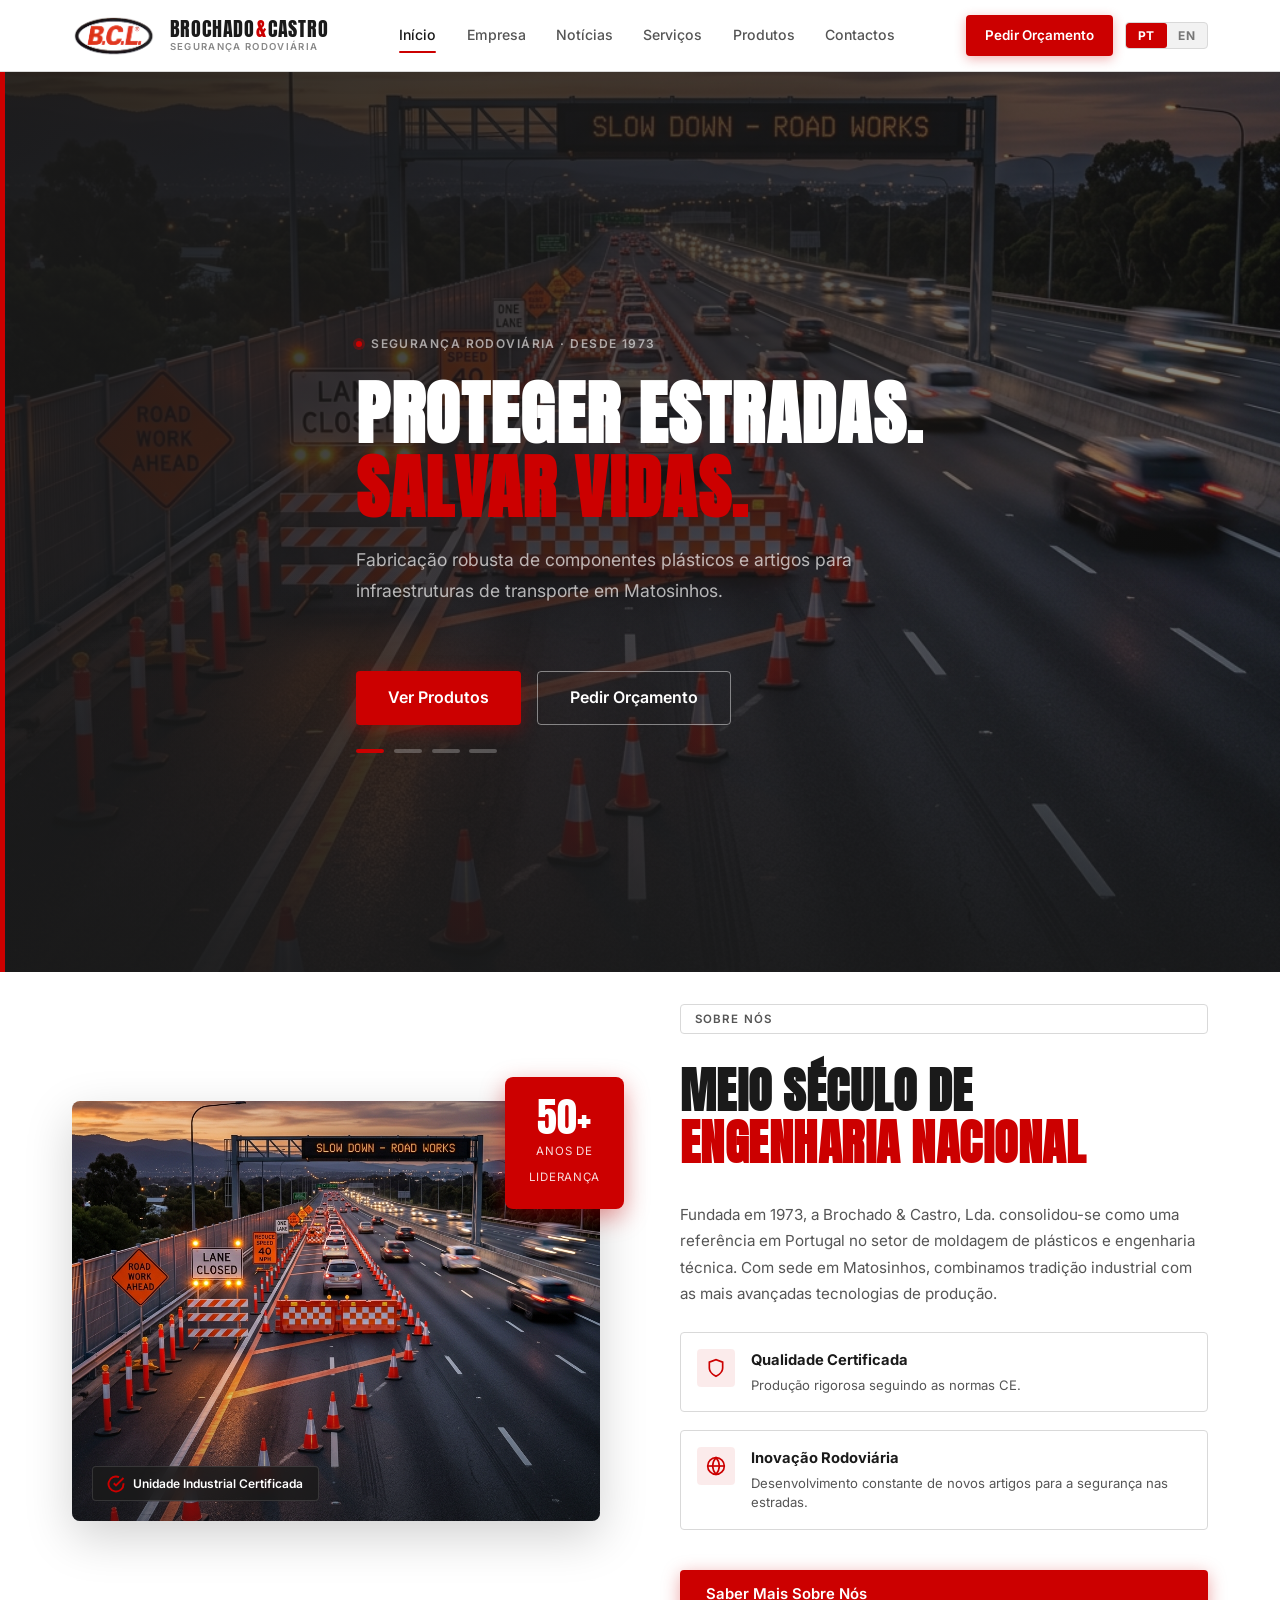
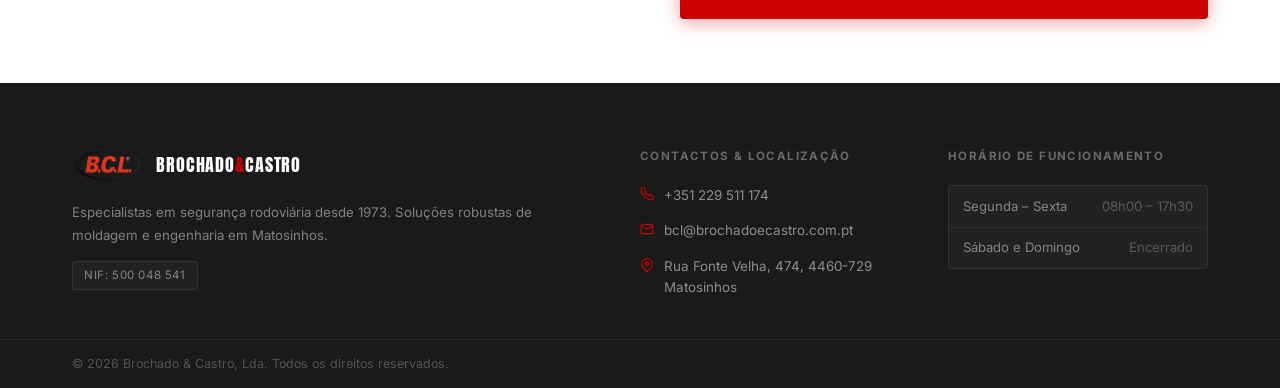
==== commit 5b6cc2c4: "pront" ====
--- a/index.html
+++ b/index.html
@@ -1,4 +1,4 @@
-<!DOCTYPE html>
+﻿<!DOCTYPE html>
 
 <html lang="pt">
 <head>
@@ -118,8 +118,8 @@
 <h2 class="sh-title at-left"><span data-en="HALF A CENTURY OF" data-pt="MEIO SÉCULO DE">MEIO SÉCULO DE</span><br/><span class="title-orange" data-en="NATIONAL ENGINEERING" data-pt="ENGENHARIA NACIONAL">ENGENHARIA NACIONAL</span></h2>
 <p class="about-p" data-en="Founded in 1973, Brochado &amp; Castro, Lda. has established itself as a reference in Portugal in the plastic moulding and technical engineering sector. Headquartered in Matosinhos, we combine industrial tradition with the most advanced production technologies." data-pt="Fundada em 1973, a Brochado &amp; Castro, Lda. consolidou-se como uma referência em Portugal no setor de moldagem de plásticos e engenharia técnica. Com sede em Matosinhos, combinamos tradição industrial com as mais avançadas tecnologias de produção.">Fundada em 1973, a Brochado &amp; Castro, Lda. consolidou-se como uma referência em Portugal no setor de moldagem de plásticos e engenharia técnica. Com sede em Matosinhos, combinamos tradição industrial com as mais avançadas tecnologias de produção.</p>
 <div class="about-pillars">
-<div class="pillar"><div class="pillar-icon"><svg fill="none" height="20" stroke="#CC0000" stroke-width="2" viewbox="0 0 24 24" width="20"><path d="M12 22s8-4 8-10V5l-8-3-8 3v7c0 6 8 10 8 10z"></path></svg></div><div><strong data-en="Certified Quality" data-pt="Qualidade Certificada">Qualidade Certificada</strong><p data-en="Rigorous production following ISO 9001 and CE standards." data-pt="Produção rigorosa seguindo as normas ISO 9001 e normas CE.">Produção rigorosa seguindo as normas ISO 9001 e normas CE.</p></div></div>
-<div class="pillar"><div class="pillar-icon"><svg fill="none" height="20" stroke="#CC0000" stroke-width="2" viewbox="0 0 24 24" width="20"><circle cx="12" cy="12" r="10"></circle><line x1="2" x2="22" y1="12" y2="12"></line><path d="M12 2a15.3 15.3 0 0 1 4 10 15.3 15.3 0 0 1-4 10 15.3 15.3 0 0 1-4-10 15.3 15.3 0 0 1 4-10z"></path></svg></div><div><strong data-en="Road Innovation" data-pt="Inovação Rodoviária">Inovação Rodoviária</strong><p data-en="Constant development of new products for road safety." data-pt="Desenvolvimento constante de novos artigos para a segurança nas estradas.">Desenvolvimento constante de novos artigos para a segurança nas estradas.</p></div></div>
+<a class="pillar pillar--link" href="https://www.certif.pt/pdf/lista_empresas_marcacao_CE.pdf" target="_blank" rel="noopener noreferrer"><div class="pillar-icon"><svg fill="none" height="20" stroke="#CC0000" stroke-width="2" viewbox="0 0 24 24" width="20"><path d="M12 22s8-4 8-10V5l-8-3-8 3v7c0 6 8 10 8 10z"></path></svg></div><div><strong data-en="Certified Quality" data-pt="Qualidade Certificada">Qualidade Certificada</strong><p data-en="Rigorous production following CE standards." data-pt="Produção rigorosa seguindo as normas CE.">Produção rigorosa seguindo as normas CE.</p></div></a>
+<a class="pillar pillar--link" href="produtos.html"><div class="pillar-icon"><svg fill="none" height="20" stroke="#CC0000" stroke-width="2" viewbox="0 0 24 24" width="20"><circle cx="12" cy="12" r="10"></circle><line x1="2" x2="22" y1="12" y2="12"></line><path d="M12 2a15.3 15.3 0 0 1 4 10 15.3 15.3 0 0 1-4 10 15.3 15.3 0 0 1-4-10 15.3 15.3 0 0 1 4-10z"></path></svg></div><div><strong data-en="Road Innovation" data-pt="Inovação Rodoviária">Inovação Rodoviária</strong><p data-en="Constant development of new products for road safety." data-pt="Desenvolvimento constante de novos artigos para a segurança nas estradas.">Desenvolvimento constante de novos artigos para a segurança nas estradas.</p></div></a>
 </div>
 <a class="btn-orange" data-en="Learn More About Us" data-pt="Saber Mais Sobre Nós" href="empresa.html" style="margin-top:1.5rem; display:inline-block;">Saber Mais Sobre Nós</a>
 </div>
@@ -144,7 +144,7 @@
 <ul class="fcol-list">
 <li><svg fill="none" height="14" stroke="#CC0000" stroke-width="2" viewbox="0 0 24 24" width="14"><path d="M22 16.92v3a2 2 0 0 1-2.18 2 19.79 19.79 0 0 1-8.63-3.07A19.5 19.5 0 0 1 4.69 12 19.79 19.79 0 0 1 1.61 3.18 2 2 0 0 1 3.6 1h3a2 2 0 0 1 2 1.72c.127.96.361 1.903.7 2.81a2 2 0 0 1-.45 2.11L7.91 8.34a16 16 0 0 0 6.29 6.29l.92-.92a2 2 0 0 1 2.11-.45c.907.339 1.85.573 2.81.7A2 2 0 0 1 22 16.92z"></path></svg><a href="tel:+351229511174">+351 229 511 174</a></li>
 <li><svg fill="none" height="14" stroke="#CC0000" stroke-width="2" viewbox="0 0 24 24" width="14"><path d="M4 4h16c1.1 0 2 .9 2 2v12c0 1.1-.9 2-2 2H4c-1.1 0-2-.9-2-2V6c0-1.1.9-2 2-2z"></path><polyline points="22,6 12,13 2,6"></polyline></svg><a href="mailto:bcl@brochadoecastro.com.pt">bcl@brochadoecastro.com.pt</a></li>
-<li><svg fill="none" height="14" stroke="#CC0000" stroke-width="2" viewbox="0 0 24 24" width="14"><path d="M21 10c0 7-9 13-9 13s-9-6-9-13a9 9 0 0 1 18 0z"></path><circle cx="12" cy="10" r="3"></circle></svg><span data-en="Rua Fonte Velha, 474, 4460-729 Matosinhos" data-pt="Rua Fonte Velha, 474, 4460-729 Matosinhos"> Rua Fonte Velha, 474, 4460-729 Matosinhos</span></li>
+<li><svg fill="none" height="14" stroke="#CC0000" stroke-width="2" viewbox="0 0 24 24" width="14"><path d="M21 10c0 7-9 13-9 13s-9-6-9-13a9 9 0 0 1 18 0z"></path><circle cx="12" cy="10" r="3"></circle></svg><a href="https://www.google.com/maps/place/Bcl+-+Brochado+%26+Castro,+Lda./@41.1952331,-8.6368682,108m/data=!3m1!1e3!4m15!1m8!3m7!1s0xd2465dfc5a5c7a5:0x478c844fa9edf6eb!2sR.+Fonte+Velha+474,+4460-729+Cust%C3%B3ias!3b1!8m2!3d41.1954163!4d-8.6371579!16s%2Fg%2F11pw1z6jg8!3m5!1s0xd2465dfc53dacab:0x949151ac606fa116!8m2!3d41.1954021!4d-8.6371742!16s%2Fg%2F1tg6lv1z?entry=ttu&g_ep=EgoyMDI2MDYxNi4wIKXMDSoASAFQAw%3D%3D" target="_blank" rel="noopener noreferrer" data-en="Rua Fonte Velha, 474, 4460-729 Matosinhos" data-pt="Rua Fonte Velha, 474, 4460-729 Matosinhos"> Rua Fonte Velha, 474, 4460-729 Matosinhos</a></li>
 </ul>
 </div>
 <div class="fcol">
--- a/style.css
+++ b/style.css
@@ -707,6 +707,9 @@
   transition:border-color var(--dur), background var(--dur);
 }
 .pillar:hover { border-color:rgba(204,0,0,.25); background:var(--orange-pale); }
+.pillar--link { cursor:pointer; text-decoration:none; display:flex; }
+.pillar--link:hover { border-color:rgba(204,0,0,.4); background:var(--orange-pale); box-shadow:0 4px 14px rgba(204,0,0,.12); }
+
 
 .pillar-icon {
   width:38px; height:38px; flex-shrink:0;
@@ -1165,4 +1168,5 @@
 }
 .detail-cta-btn:hover {
   background: var(--orange-dark);
-}+}
+
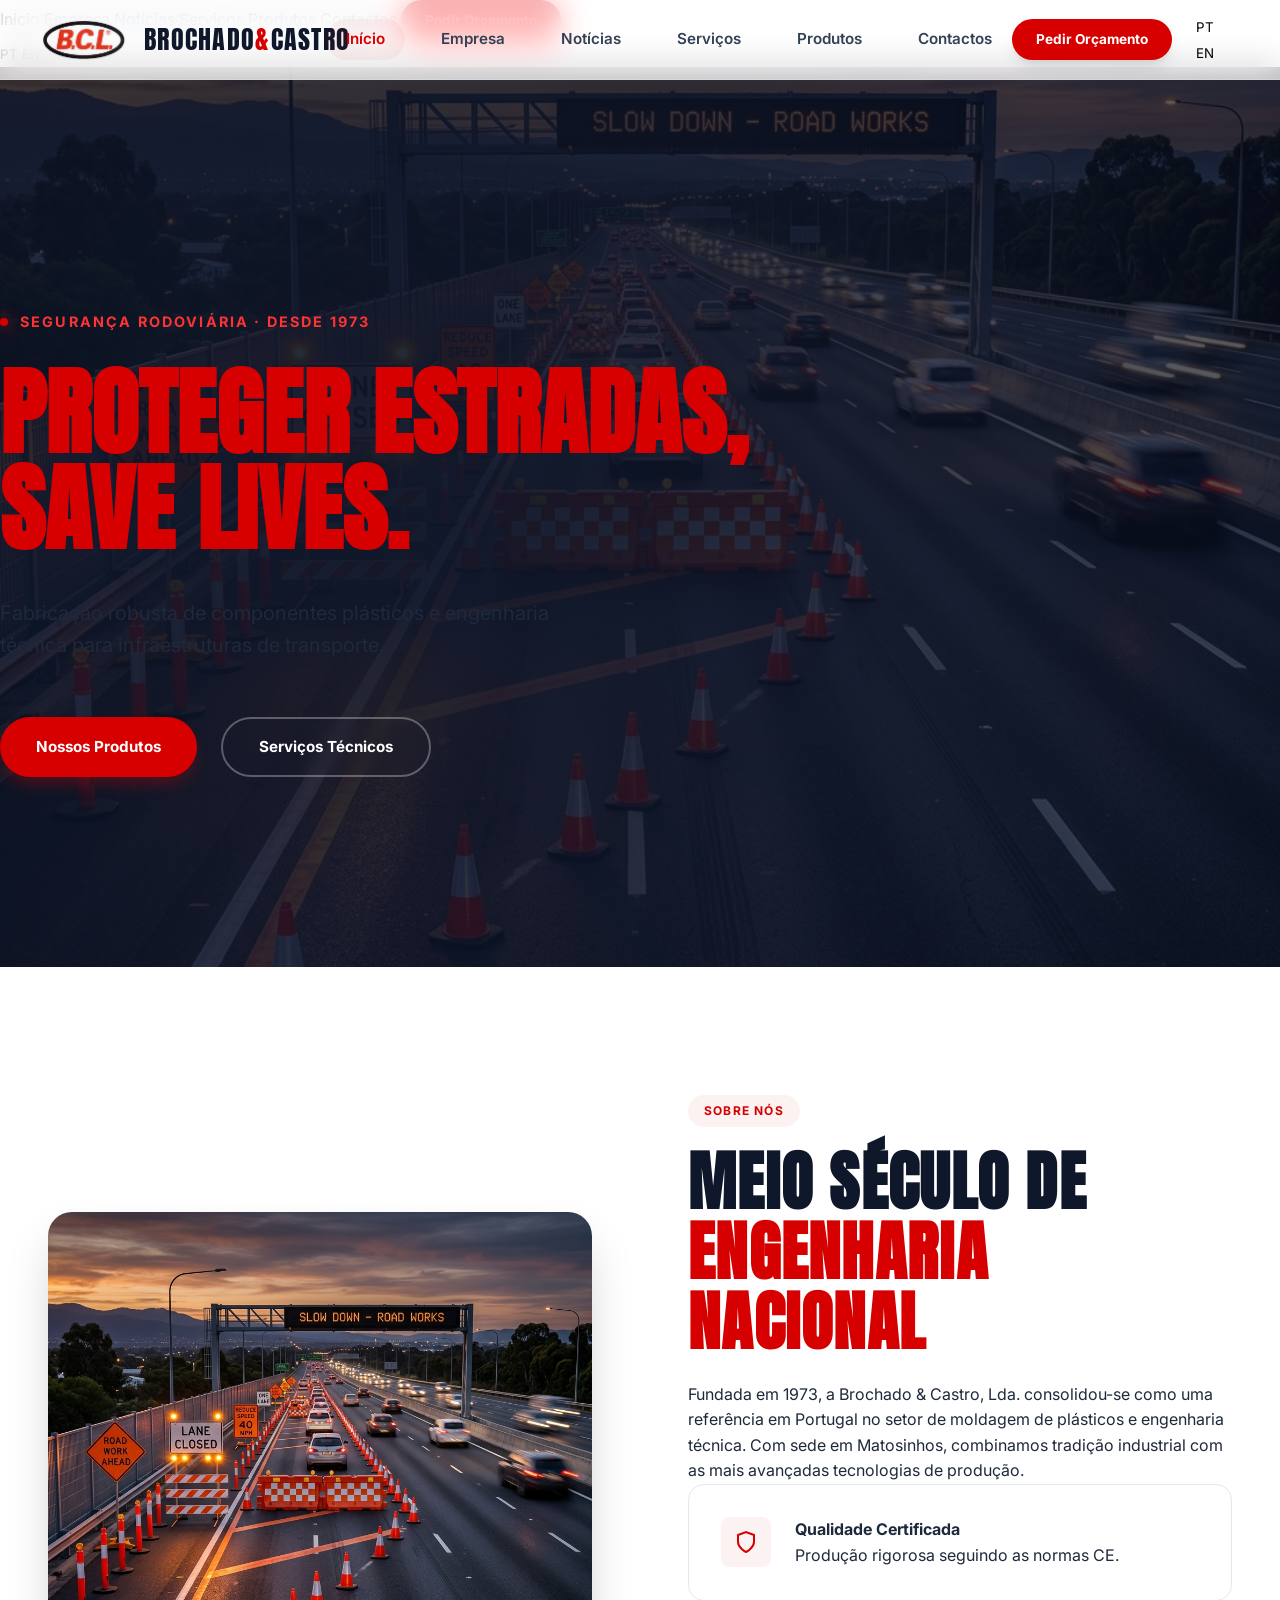
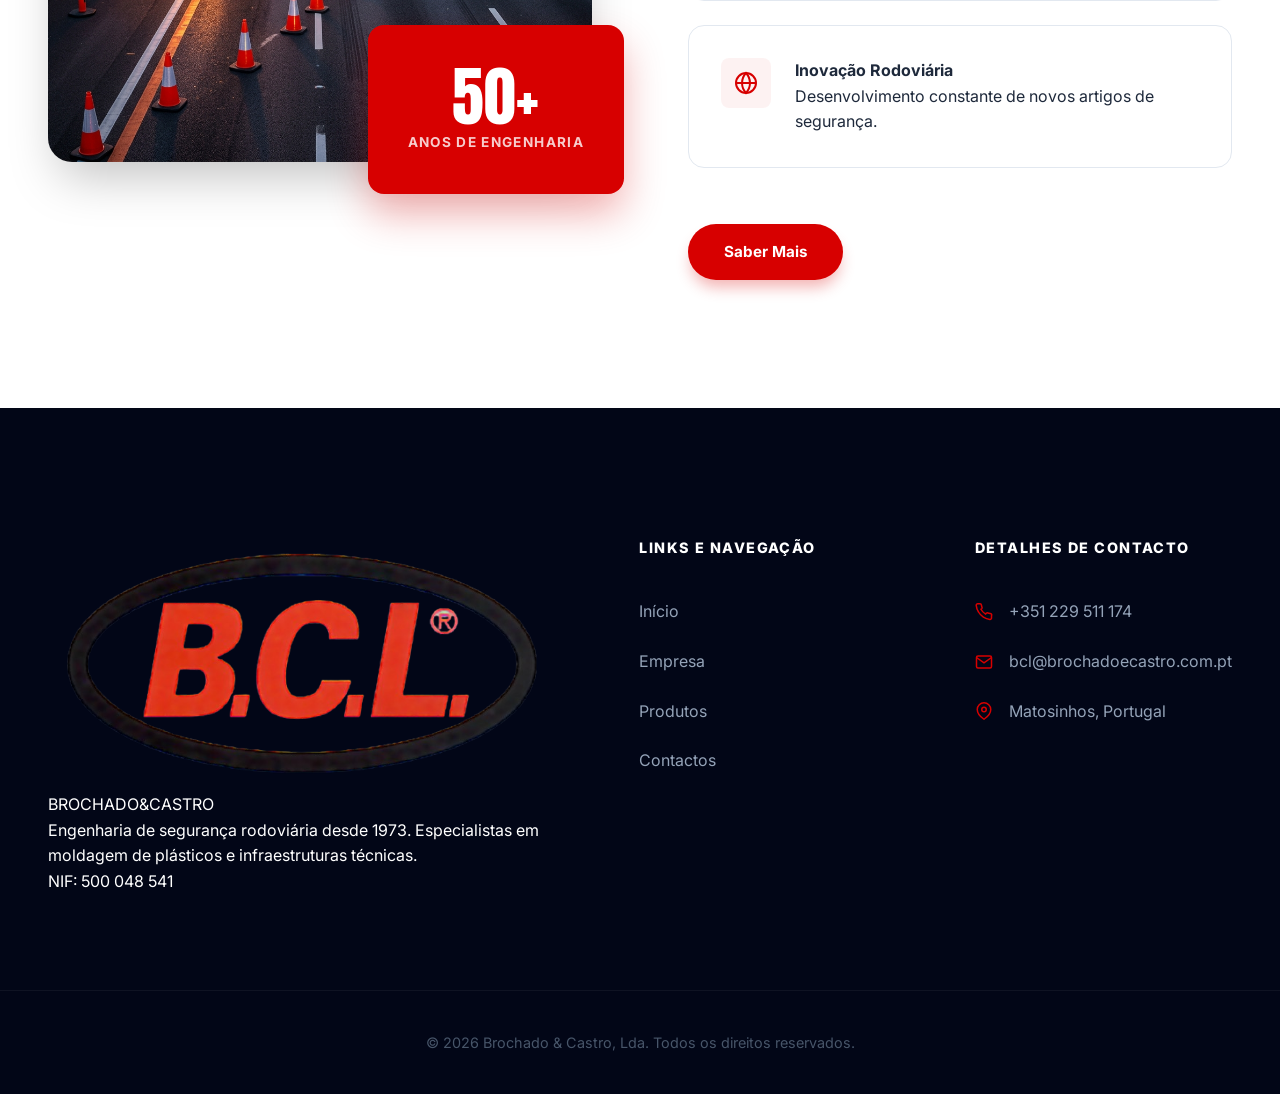
==== commit b7a9057d: "talvez" ====
--- a/index.html
+++ b/index.html
@@ -1,4 +1,4 @@
-﻿<!DOCTYPE html>
+<!DOCTYPE html>
 
 <html lang="pt">
 <head>
@@ -21,7 +21,6 @@
 <img alt="B.C.L. Logo" class="logo-img" src="images/logo_bcl.png"/>
 <div class="logo-text-group">
 <span class="logo-primary">BROCHADO<span class="logo-amp">&amp;</span>CASTRO</span>
-<span class="logo-sub" data-en="ROAD SAFETY" data-pt="SEGURANÇA RODOVIÁRIA">SEGURANÇA RODOVIÁRIA</span>
 </div>
 </a>
 <nav class="nav-links">
@@ -69,95 +68,110 @@
 <img class="hero-img hero-slide-img" src="images/product_transport_infrastructure.png"/>
 <div class="hero-shade"></div><div class="hero-shade-bottom"></div><div class="hero-accent-bar"></div>
 </div>
-<div class="hero-content">
-<div class="hero-slides-wrap">
-<div class="hero-slide-text active">
-<div class="hero-eyebrow"><span class="eyebrow-dot"></span><span data-en="Road Safety · Since 1973" data-pt="Segurança Rodoviária · Desde 1973">Segurança Rodoviária · Desde 1973</span></div>
-<h1 class="hero-title"><span data-en="PROTECT ROADS." data-pt="PROTEGER ESTRADAS.">PROTEGER ESTRADAS.</span><br/><span class="hero-title-orange" data-en="SAVE LIVES." data-pt="SALVAR VIDAS.">SALVAR VIDAS.</span></h1>
-<p class="hero-desc"><span data-en="Robust manufacturing of plastic components for" data-pt="Fabricação robusta de componentes plásticos e artigos para">Fabricação robusta de componentes plásticos e artigos para</span><br/><span data-en="transport infrastructure in Matosinhos." data-pt="infraestruturas de transporte em Matosinhos.">infraestruturas de transporte em Matosinhos.</span></p>
-</div>
-<div class="hero-slide-text">
-<div class="hero-eyebrow"><span class="eyebrow-dot"></span><span data-en="Containment Solutions" data-pt="Soluções de Contenção">Soluções de Contenção</span></div>
-<h1 class="hero-title"><span data-en="BARRIERS THAT" data-pt="BARREIRAS QUE">BARREIRAS QUE</span><br/><span class="hero-title-orange" data-en="HOLD THE LINE." data-pt="GUARDAM A LINHA.">GUARDAM A LINHA.</span></h1>
-<p class="hero-desc"><span data-en="Fibreglass and thermoplastic barriers for" data-pt="Barreiras em fibra de vidro e termoplástico para">Barreiras em fibra de vidro e termoplástico para</span><br/><span data-en="lane closures, delineation and active signage." data-pt="fecho de vias, delimitação e sinalização ativa.">fecho de vias, delimitação e sinalização ativa.</span></p>
-</div>
-<div class="hero-slide-text">
-<div class="hero-eyebrow"><span class="eyebrow-dot"></span><span data-en="Precision Manufacturing" data-pt="Fabricação de Precisão">Fabricação de Precisão</span></div>
-<h1 class="hero-title"><span data-en="MOULDED FOR" data-pt="MOLDADO PARA">MOLDADO PARA</span><br/><span class="hero-title-orange" data-en="DURABILITY." data-pt="DURABILIDADE.">DURABILIDADE.</span></h1>
-<p class="hero-desc"><span data-en="High-resistance injected plastic components" data-pt="Componentes plásticos injetados de alta resistência">Componentes plásticos injetados de alta resistência</span><br/><span data-en="engineered to withstand decades on the road." data-pt="projetados para décadas de uso nas estradas.">projetados para décadas de uso nas estradas.</span></p>
-</div>
-<div class="hero-slide-text">
-<div class="hero-eyebrow"><span class="eyebrow-dot"></span><span data-en="National Infrastructure" data-pt="Infraestrutura Nacional">Infraestrutura Nacional</span></div>
-<h1 class="hero-title hero-title--lg"><span data-en="BUILDING THE" data-pt="A CONSTRUIR AS">A CONSTRUIR AS</span><br/><span class="hero-title-orange" data-en="ROADS OF PORTUGAL." data-pt="ESTRADAS DE PORTUGAL.">ESTRADAS DE PORTUGAL.</span></h1>
-<p class="hero-desc"><span data-en="Engineering solutions trusted nationwide for" data-pt="Soluções de engenharia de confiança nacional">Soluções de engenharia de confiança nacional</span><br/><span data-en="transport infrastructure since 1973." data-pt="para infraestruturas de transporte desde 1973.">para infraestruturas de transporte desde 1973.</span></p>
-</div>
-</div><!-- /.hero-slides-wrap -->
-<div class="hero-btns">
-<a class="btn-orange" data-en="View Products" data-pt="Ver Produtos" href="produtos.html">Ver Produtos</a>
-<a class="btn-ghost" data-en="Request a Quote" data-pt="Pedir Orçamento" href="orcamento.html">Pedir Orçamento</a>
-</div>
-<div class="hero-slide-dots">
-<button class="hero-dot active" data-slide="0"></button>
-<button class="hero-dot" data-slide="1"></button>
-<button class="hero-dot" data-slide="2"></button>
-<button class="hero-dot" data-slide="3"></button>
-</div>
-</div>
+    <div class="hero-content">
+      <div class="hero-slides-wrap">
+        <div class="hero-slide-text active">
+          <div class="hero-eyebrow">
+            <span class="eyebrow-dot"></span>
+            <span data-en="Road Safety · Since 1973" data-pt="Segurança Rodoviária · Desde 1973">Segurança Rodoviária · Desde 1973</span>
+          </div>
+          <h1 class="hero-title">
+            <span data-en="PROTECT ROADS," data-pt="PROTEGER ESTRADAS,">PROTEGER ESTRADAS,</span><br/>
+            <span>SAVE LIVES.</span>
+          </h1>
+          <p class="hero-desc" data-en="Robust manufacturing of plastic components and technical engineering for transport infrastructure." data-pt="Fabricação robusta de componentes plásticos e engenharia técnica para infraestruturas de transporte.">Fabricação robusta de componentes plásticos e engenharia técnica para infraestruturas de transporte.</p>
+        </div>
+        <!-- Other slides simplified for brevity in JS, text handled dynamically or just statically if simplified -->
+      </div>
+      <div class="hero-btns">
+        <a class="btn-orange" data-en="Our Products" data-pt="Nossos Produtos" href="produtos.html">Nossos Produtos</a>
+        <a class="btn-ghost" data-en="Technical Services" data-pt="Serviços Técnicos" href="servicos.html">Serviços Técnicos</a>
+      </div>
+      <div class="hero-slide-dots">
+        <button class="hero-dot active" data-slide="0"></button>
+        <button class="hero-dot" data-slide="1"></button>
+        <button class="hero-dot" data-slide="2"></button>
+        <button class="hero-dot" data-slide="3"></button>
+      </div>
+    </div>
 </section>
 <!-- ABOUT / CERTIFICATES SECTION -->
-<section class="section section--about" id="sobre">
-<div class="container">
-<div class="about-grid">
-<div class="about-visual">
-<div class="about-img-frame"><img class="about-img" src="images/hero_bg.png"/></div>
-<div class="about-img-tag"><svg fill="none" height="18" stroke="#CC0000" stroke-width="2.5" viewbox="0 0 24 24" width="18"><path d="M22 11.08V12a10 10 0 1 1-5.93-9.14"></path><polyline points="22 4 12 14.01 9 11.01"></polyline></svg><span data-en="Certified Industrial Facility" data-pt="Unidade Industrial Certificada">Unidade Industrial Certificada</span></div>
-<div class="about-stat-card"><span class="asc-number">50+</span><span class="asc-label"><span data-en="Years of" data-pt="Anos de">Anos de</span><br/><span data-en="Leadership" data-pt="Liderança">Liderança</span></span></div>
-</div>
-<div class="about-text">
-<div class="sh-tag" data-en="About Us" data-pt="Sobre Nós">Sobre Nós</div>
-<h2 class="sh-title at-left"><span data-en="HALF A CENTURY OF" data-pt="MEIO SÉCULO DE">MEIO SÉCULO DE</span><br/><span class="title-orange" data-en="NATIONAL ENGINEERING" data-pt="ENGENHARIA NACIONAL">ENGENHARIA NACIONAL</span></h2>
-<p class="about-p" data-en="Founded in 1973, Brochado &amp; Castro, Lda. has established itself as a reference in Portugal in the plastic moulding and technical engineering sector. Headquartered in Matosinhos, we combine industrial tradition with the most advanced production technologies." data-pt="Fundada em 1973, a Brochado &amp; Castro, Lda. consolidou-se como uma referência em Portugal no setor de moldagem de plásticos e engenharia técnica. Com sede em Matosinhos, combinamos tradição industrial com as mais avançadas tecnologias de produção.">Fundada em 1973, a Brochado &amp; Castro, Lda. consolidou-se como uma referência em Portugal no setor de moldagem de plásticos e engenharia técnica. Com sede em Matosinhos, combinamos tradição industrial com as mais avançadas tecnologias de produção.</p>
-<div class="about-pillars">
-<a class="pillar pillar--link" href="https://www.certif.pt/pdf/lista_empresas_marcacao_CE.pdf" target="_blank" rel="noopener noreferrer"><div class="pillar-icon"><svg fill="none" height="20" stroke="#CC0000" stroke-width="2" viewbox="0 0 24 24" width="20"><path d="M12 22s8-4 8-10V5l-8-3-8 3v7c0 6 8 10 8 10z"></path></svg></div><div><strong data-en="Certified Quality" data-pt="Qualidade Certificada">Qualidade Certificada</strong><p data-en="Rigorous production following CE standards." data-pt="Produção rigorosa seguindo as normas CE.">Produção rigorosa seguindo as normas CE.</p></div></a>
-<a class="pillar pillar--link" href="produtos.html"><div class="pillar-icon"><svg fill="none" height="20" stroke="#CC0000" stroke-width="2" viewbox="0 0 24 24" width="20"><circle cx="12" cy="12" r="10"></circle><line x1="2" x2="22" y1="12" y2="12"></line><path d="M12 2a15.3 15.3 0 0 1 4 10 15.3 15.3 0 0 1-4 10 15.3 15.3 0 0 1-4-10 15.3 15.3 0 0 1 4-10z"></path></svg></div><div><strong data-en="Road Innovation" data-pt="Inovação Rodoviária">Inovação Rodoviária</strong><p data-en="Constant development of new products for road safety." data-pt="Desenvolvimento constante de novos artigos para a segurança nas estradas.">Desenvolvimento constante de novos artigos para a segurança nas estradas.</p></div></a>
-</div>
-<a class="btn-orange" data-en="Learn More About Us" data-pt="Saber Mais Sobre Nós" href="empresa.html" style="margin-top:1.5rem; display:inline-block;">Saber Mais Sobre Nós</a>
-</div>
-</div>
-</div>
+<section class="section">
+  <div class="container">
+    <div class="about-grid">
+      <div class="about-visual">
+        <div class="about-img-frame">
+          <img class="about-img" src="images/hero_bg.png" alt="Industrial Facility"/>
+        </div>
+        <div class="about-stat-card">
+          <span class="asc-number">50+</span>
+          <span class="asc-label" data-en="Years of Engineering" data-pt="Anos de Engenharia">Anos de Engenharia</span>
+        </div>
+      </div>
+      <div class="about-text">
+        <div class="sh-tag" data-en="About Us" data-pt="Sobre Nós">Sobre Nós</div>
+        <h2 class="sh-title at-left">MEIO SÉCULO DE<br/><span>ENGENHARIA NACIONAL</span></h2>
+        <p class="about-p" data-en="Founded in 1973, Brochado & Castro, Lda. has established itself as a reference in Portugal in the plastic moulding and technical engineering sector. Headquartered in Matosinhos, we combine industrial tradition with the most advanced production technologies." data-pt="Fundada em 1973, a Brochado & Castro, Lda. consolidou-se como uma referência em Portugal no setor de moldagem de plásticos e engenharia técnica. Com sede em Matosinhos, combinamos tradição industrial com as mais avançadas tecnologias de produção.">Fundada em 1973, a Brochado & Castro, Lda. consolidou-se como uma referência em Portugal no setor de moldagem de plásticos e engenharia técnica. Com sede em Matosinhos, combinamos tradição industrial com as mais avançadas tecnologias de produção.</p>
+        
+        <div class="about-pillars">
+          <div class="pillar">
+            <div class="pillar-icon"><svg fill="none" height="24" stroke="currentColor" stroke-width="2" viewbox="0 0 24 24" width="24"><path d="M12 22s8-4 8-10V5l-8-3-8 3v7c0 6 8 10 8 10z"></path></svg></div>
+            <div>
+              <strong data-en="Certified Quality" data-pt="Qualidade Certificada">Qualidade Certificada</strong>
+              <p data-en="Rigorous production following CE standards." data-pt="Produção rigorosa seguindo as normas CE.">Produção rigorosa seguindo as normas CE.</p>
+            </div>
+          </div>
+          <div class="pillar">
+            <div class="pillar-icon"><svg fill="none" height="24" stroke="currentColor" stroke-width="2" viewbox="0 0 24 24" width="24"><circle cx="12" cy="12" r="10"></circle><line x1="2" x2="22" y1="12" y2="12"></line><path d="M12 2a15.3 15.3 0 0 1 4 10 15.3 15.3 0 0 1-4 10 15.3 15.3 0 0 1-4-10 15.3 15.3 0 0 1 4-10z"></path></svg></div>
+            <div>
+              <strong data-en="Road Innovation" data-pt="Inovação Rodoviária">Inovação Rodoviária</strong>
+              <p data-en="Constant development of new safety products." data-pt="Desenvolvimento constante de novos artigos de segurança.">Desenvolvimento constante de novos artigos de segurança.</p>
+            </div>
+          </div>
+        </div>
+        <a class="btn-orange" data-en="Learn More" data-pt="Saber Mais" href="empresa.html" style="margin-top:2rem;">Saber Mais</a>
+      </div>
+    </div>
+  </div>
 </section>
 </main>
 <footer class="footer">
-<div class="footer-main">
-<div class="container">
-<div class="footer-grid">
-<div class="fcol fcol--brand">
-<a class="footer-logo-link" href="index.html">
-<img alt="B.C.L. Logo" class="footer-logo" src="images/logo_bcl.png"/>
-<span class="footer-brand-name">BROCHADO<span>&amp;</span>CASTRO</span>
-</a>
-<p class="fcol-desc" data-en="Road safety specialists since 1973. Robust moulding and engineering solutions in Matosinhos." data-pt="Especialistas em segurança rodoviária desde 1973. Soluções robustas de moldagem e engenharia em Matosinhos.">Especialistas em segurança rodoviária desde 1973. Soluções robustas de moldagem e engenharia em Matosinhos.</p>
-<p class="fcol-nif" data-en="Tax ID: 500 048 541" data-pt="NIF: 500 048 541">NIF: 500 048 541</p>
-</div>
-<div class="fcol">
-<h4 class="fcol-title" data-en="Contacts &amp; Location" data-pt="Contactos &amp; Localização">Contactos &amp; Localização</h4>
-<ul class="fcol-list">
-<li><svg fill="none" height="14" stroke="#CC0000" stroke-width="2" viewbox="0 0 24 24" width="14"><path d="M22 16.92v3a2 2 0 0 1-2.18 2 19.79 19.79 0 0 1-8.63-3.07A19.5 19.5 0 0 1 4.69 12 19.79 19.79 0 0 1 1.61 3.18 2 2 0 0 1 3.6 1h3a2 2 0 0 1 2 1.72c.127.96.361 1.903.7 2.81a2 2 0 0 1-.45 2.11L7.91 8.34a16 16 0 0 0 6.29 6.29l.92-.92a2 2 0 0 1 2.11-.45c.907.339 1.85.573 2.81.7A2 2 0 0 1 22 16.92z"></path></svg><a href="tel:+351229511174">+351 229 511 174</a></li>
-<li><svg fill="none" height="14" stroke="#CC0000" stroke-width="2" viewbox="0 0 24 24" width="14"><path d="M4 4h16c1.1 0 2 .9 2 2v12c0 1.1-.9 2-2 2H4c-1.1 0-2-.9-2-2V6c0-1.1.9-2 2-2z"></path><polyline points="22,6 12,13 2,6"></polyline></svg><a href="mailto:bcl@brochadoecastro.com.pt">bcl@brochadoecastro.com.pt</a></li>
-<li><svg fill="none" height="14" stroke="#CC0000" stroke-width="2" viewbox="0 0 24 24" width="14"><path d="M21 10c0 7-9 13-9 13s-9-6-9-13a9 9 0 0 1 18 0z"></path><circle cx="12" cy="10" r="3"></circle></svg><a href="https://www.google.com/maps/place/Bcl+-+Brochado+%26+Castro,+Lda./@41.1952331,-8.6368682,108m/data=!3m1!1e3!4m15!1m8!3m7!1s0xd2465dfc5a5c7a5:0x478c844fa9edf6eb!2sR.+Fonte+Velha+474,+4460-729+Cust%C3%B3ias!3b1!8m2!3d41.1954163!4d-8.6371579!16s%2Fg%2F11pw1z6jg8!3m5!1s0xd2465dfc53dacab:0x949151ac606fa116!8m2!3d41.1954021!4d-8.6371742!16s%2Fg%2F1tg6lv1z?entry=ttu&g_ep=EgoyMDI2MDYxNi4wIKXMDSoASAFQAw%3D%3D" target="_blank" rel="noopener noreferrer" data-en="Rua Fonte Velha, 474, 4460-729 Matosinhos" data-pt="Rua Fonte Velha, 474, 4460-729 Matosinhos"> Rua Fonte Velha, 474, 4460-729 Matosinhos</a></li>
-</ul>
-</div>
-<div class="fcol">
-<h4 class="fcol-title" data-en="Opening Hours" data-pt="Horário de Funcionamento">Horário de Funcionamento</h4>
-<div class="fhours">
-<div class="fhour-row"><span data-en="Monday – Friday" data-pt="Segunda – Sexta">Segunda – Sexta</span><strong>08h00 – 17h30</strong></div>
-<div class="fhour-row"><span data-en="Saturday &amp; Sunday" data-pt="Sábado e Domingo">Sábado e Domingo</span><strong class="closed" data-en="Closed" data-pt="Encerrado">Encerrado</strong></div>
-</div>
-</div>
-</div>
-</div>
-</div>
-<div class="footer-bar"><div class="container"><p data-en="© 2026 Brochado &amp; Castro, Lda. All rights reserved." data-pt="© 2026 Brochado &amp; Castro, Lda. Todos os direitos reservados.">© 2026 Brochado &amp; Castro, Lda. Todos os direitos reservados.</p></div></div>
+  <div class="footer-main">
+    <div class="container">
+      <div class="footer-grid">
+        <div class="fcol">
+          <a class="footer-logo-link" href="index.html">
+            <img alt="B.C.L. Logo" class="footer-logo" src="images/logo_bcl.png"/>
+            <span class="footer-brand-name">BROCHADO<span>&amp;</span>CASTRO</span>
+          </a>
+          <p class="fcol-desc" data-en="Engineering road safety solutions since 1973. Experts in plastic moulding and technical infrastructure." data-pt="Engenharia de segurança rodoviária desde 1973. Especialistas em moldagem de plásticos e infraestruturas técnicas.">Engenharia de segurança rodoviária desde 1973. Especialistas em moldagem de plásticos e infraestruturas técnicas.</p>
+          <div class="fcol-nif" data-en="Tax ID: 500 048 541" data-pt="NIF: 500 048 541">NIF: 500 048 541</div>
+        </div>
+        <div class="fcol">
+          <h4 class="fcol-title" data-en="Links & Navigation" data-pt="Links e Navegação">Links e Navegação</h4>
+          <ul class="fcol-list">
+            <li><a href="index.html" data-en="Home" data-pt="Início">Início</a></li>
+            <li><a href="empresa.html" data-en="Company" data-pt="Empresa">Empresa</a></li>
+            <li><a href="produtos.html" data-en="Products" data-pt="Produtos">Produtos</a></li>
+            <li><a href="contactos.html" data-en="Contacts" data-pt="Contactos">Contactos</a></li>
+          </ul>
+        </div>
+        <div class="fcol">
+          <h4 class="fcol-title" data-en="Contact Details" data-pt="Detalhes de Contacto">Detalhes de Contacto</h4>
+          <ul class="fcol-list">
+            <li><svg fill="none" height="18" stroke="currentColor" stroke-width="2" viewbox="0 0 24 24" width="18"><path d="M22 16.92v3a2 2 0 0 1-2.18 2 19.79 19.79 0 0 1-8.63-3.07A19.5 19.5 0 0 1 4.69 12 19.79 19.79 0 0 1 1.61 3.18 2 2 0 0 1 3.6 1h3a2 2 0 0 1 2 1.72c.127.96.361 1.903.7 2.81a2 2 0 0 1-.45 2.11L7.91 8.34a16 16 0 0 0 6.29 6.29l.92-.92a2 2 0 0 1 2.11-.45c.907.339 1.85.573 2.81.7A2 2 0 0 1 22 16.92z"></path></svg><a href="tel:+351229511174">+351 229 511 174</a></li>
+            <li><svg fill="none" height="18" stroke="currentColor" stroke-width="2" viewbox="0 0 24 24" width="18"><path d="M4 4h16c1.1 0 2 .9 2 2v12c0 1.1-.9 2-2 2H4c-1.1 0-2-.9-2-2V6c0-1.1.9-2 2-2z"></path><polyline points="22,6 12,13 2,6"></polyline></svg><a href="mailto:bcl@brochadoecastro.com.pt">bcl@brochadoecastro.com.pt</a></li>
+            <li><svg fill="none" height="18" stroke="currentColor" stroke-width="2" viewbox="0 0 24 24" width="18"><path d="M21 10c0 7-9 13-9 13s-9-6-9-13a9 9 0 0 1 18 0z"></path><circle cx="12" cy="10" r="3"></circle></svg><span data-en="Matosinhos, Portugal" data-pt="Matosinhos, Portugal">Matosinhos, Portugal</span></li>
+          </ul>
+        </div>
+      </div>
+    </div>
+  </div>
+  <div class="footer-bar">
+    <div class="container">
+      <p data-en="© 2026 Brochado & Castro, Lda. All rights reserved." data-pt="© 2026 Brochado & Castro, Lda. Todos os direitos reservados.">© 2026 Brochado & Castro, Lda. Todos os direitos reservados.</p>
+    </div>
+  </div>
 </footer>
 <button class="btt" id="btt"><svg fill="none" height="20" stroke="currentColor" stroke-width="2.5" viewbox="0 0 24 24" width="20"><polyline points="18 15 12 9 6 15"></polyline></svg></button>
 <script src="i18n.js"></script><script src="script.js"></script>
--- a/style.css
+++ b/style.css
@@ -1,1172 +1,313 @@
 /* ====================================================
-   BROCHADO & CASTRO — Road Safety
-   Palette: #CC0000 (orange) · #3D3D3D / #1A1A1A (grey)
-            #FFFFFF (white) · var(--orange) (light blue icons)
-   Font: Anton (headings) · Inter (body)
-==================================================== */
-
-/* ── Variables ──────────────────────────────────── */
+   BROCHADO & CASTRO — Total Refresh 2026
+   Modern, Premium Industrial Design
+   ==================================================== */
+
 :root {
-  --orange:        #CC0000;
-  --orange-dark:   #AA0000;
-  --orange-light:  #FF2222;
-  --orange-pale:   rgba(204,0,0,.08);
-
-  --grey-900:  #1A1A1A;
-  --grey-800:  #2A2A2A;
-  --grey-700:  #3D3D3D;
-  --grey-600:  #555555;
-  --grey-400:  #888888;
-  --grey-200:  #D9D9D9;
-  --grey-100:  #F2F2F2;
-  --grey-50:   #F8F8F8;
+  /* New Premium Palette */
+  --primary:        #D70000;
+  --primary-dark:   #A80000;
+  --primary-light:  #FF3333;
+  --primary-pale:   rgba(215, 0, 0, 0.05);
+
+  --slate-950: #020617;
+  --slate-900: #0F172A;
+  --slate-800: #1E293B;
+  --slate-700: #334155;
+  --slate-600: #475569;
+  --slate-400: #94A3B8;
+  --slate-200: #E2E8F0;
+  --slate-100: #F1F5F9;
+  --slate-50:  #F8FAFC;
 
   --white:     #FFFFFF;
-  --blue-icon: #CC0000;
+  --glass:     rgba(255, 255, 255, 0.7);
+  --glass-dark: rgba(15, 23, 42, 0.85);
 
   --font-display: 'Anton', Impact, sans-serif;
-  --font-body:    'Inter', system-ui, sans-serif;
-
-  --nav-h:     72px;
-  --topbar-h:  38px;
-  --full-h:    calc(var(--nav-h) + var(--topbar-h));
-
-  --radius-sm: 4px;
-  --radius-md: 8px;
-  --radius-lg: 12px;
-
-  --shadow-card: 0 2px 16px rgba(0,0,0,.08);
-  --shadow-lift: 0 8px 32px rgba(0,0,0,.14);
-  --shadow-deep: 0 16px 48px rgba(0,0,0,.18);
-
-  --ease: cubic-bezier(0.16,1,0.3,1);
-  --dur:  280ms;
-}
-
-/* ── Reset ──────────────────────────────────────── */
-*, *::before, *::after { box-sizing:border-box; margin:0; padding:0; }
-html { scroll-behavior:smooth; scroll-padding-top:calc(var(--topbar-h) + var(--nav-h) + 16px); -webkit-text-size-adjust:100%; }
-body { font-family:var(--font-body); color:var(--grey-800); background:var(--white); overflow-x:hidden; line-height:1.6; -webkit-font-smoothing:antialiased; }
-img { display:block; max-width:100%; height:auto; }
-a  { color:inherit; text-decoration:none; }
-ul { list-style:none; }
-button { font-family:inherit; cursor:pointer; border:none; background:none; padding:0; }
-
-/* ── Layout ─────────────────────────────────────── */
-.container { max-width:1200px; margin:0 auto; padding:0 clamp(1.25rem,5vw,2rem); }
-
-.grid-3 {
-  display:grid;
-  grid-template-columns:repeat(3,1fr);
-  gap:1.5rem;
-}
-
-/* ── Typography helpers ─────────────────────────── */
+  --font-body:    'Inter', system-ui, -apple-system, sans-serif;
+
+  --nav-h:     80px;
+  --radius-sm: 8px;
+  --radius-md: 16px;
+  --radius-lg: 24px;
+  --radius-full: 9999px;
+
+  --shadow-sm: 0 4px 6px -1px rgb(0 0 0 / 0.05);
+  --shadow-md: 0 10px 15px -3px rgb(0 0 0 / 0.1), 0 4px 6px -4px rgb(0 0 0 / 0.1);
+  --shadow-lg: 0 20px 25px -5px rgb(0 0 0 / 0.1), 0 8px 10px -6px rgb(0 0 0 / 0.1);
+  --shadow-xl: 0 25px 50px -12px rgb(0 0 0 / 0.25);
+
+  --ease: cubic-bezier(0.4, 0, 0.2, 1);
+  --dur:  300ms;
+}
+
+/* ── Legacy Variable Map ── */
+:root {
+  --orange: var(--primary);
+  --orange-dark: var(--primary-dark);
+  --orange-light: var(--primary-light);
+  --orange-pale: var(--primary-pale);
+  --grey-900: var(--slate-950);
+  --grey-800: var(--slate-900);
+  --grey-700: var(--slate-800);
+  --grey-600: var(--slate-600);
+  --grey-400: var(--slate-400);
+  --grey-200: var(--slate-200);
+  --grey-100: var(--slate-100);
+  --grey-50: var(--slate-50);
+}
+
+/* ── Reset & Base ───────────────────────────────── */
+*, *::before, *::after { box-sizing: border-box; margin: 0; padding: 0; }
+html { scroll-behavior: smooth; -webkit-text-size-adjust: 100%; }
+body { 
+  font-family: var(--font-body); 
+  color: var(--slate-800); 
+  background: var(--white); 
+  overflow-x: hidden; 
+  line-height: 1.6; 
+  -webkit-font-smoothing: antialiased; 
+}
+img { display: block; max-width: 100%; height: auto; }
+a  { color: inherit; text-decoration: none; transition: all var(--dur) var(--ease); }
+ul { list-style: none; }
+button { font-family: inherit; cursor: pointer; border: none; background: none; }
+
+.container { max-width: 1280px; margin: 0 auto; padding: 0 clamp(1.5rem, 5vw, 3rem); }
+
+/* ── Typography ─────────────────────────────────── */
 .sh-tag {
-  display:inline-flex; align-items:center; gap:.45rem;
-  font-size:.72rem; font-weight:600; letter-spacing:.1em; text-transform:uppercase;
-  color:var(--grey-600);
-  border:1px solid var(--grey-200);
-  padding:.3rem .85rem;
-  border-radius:var(--radius-sm);
-  margin-bottom:1rem;
-}
-.sh-tag--dark { border-color:rgba(255,255,255,.15); color:rgba(255,255,255,.55); }
+  display: inline-flex; align-items: center; gap: 0.5rem;
+  font-size: 0.75rem; font-weight: 700; letter-spacing: 0.1em; text-transform: uppercase;
+  color: var(--primary);
+  background: var(--primary-pale);
+  padding: 0.4rem 1rem;
+  border-radius: var(--radius-full);
+  margin-bottom: 1.25rem;
+}
 
 .sh-title {
-  font-family:var(--font-display);
-  font-size:clamp(2rem,4vw,3rem);
-  line-height:1.08;
-  letter-spacing:.01em;
-  color:var(--grey-900);
-  margin-bottom:1rem;
-  text-transform:uppercase;
-}
-.sh-title--white { color:var(--white); }
-.at-left { text-align:left; }
-
-.title-orange { color:var(--orange); }
+  font-family: var(--font-display);
+  font-size: clamp(2.5rem, 5vw, 4rem);
+  line-height: 1.1;
+  letter-spacing: 0.02em;
+  color: var(--slate-900);
+  margin-bottom: 1.5rem;
+  text-transform: uppercase;
+}
+.sh-title span { color: var(--primary); }
+.at-left { text-align: left; }
 
 .sh-sub {
-  font-size:1rem; color:var(--grey-600); max-width:580px; margin:0 auto; line-height:1.7;
-}
-.sh-sub--muted { color:rgba(255,255,255,.5); }
-
-.section-head { text-align:center; margin-bottom:3.5rem; }
+  font-size: 1.1rem; color: var(--slate-600); max-width: 650px; margin: 0 auto 3rem;
+}
+.section-head { text-align: center; margin-bottom: 5rem; }
 
 /* ── Buttons ────────────────────────────────────── */
 .btn-orange, .btn-ghost, .btn-nav-cta {
-  display:inline-flex; align-items:center; gap:.5rem;
-  font-family:var(--font-body); font-weight:600; font-size:.93rem;
-  padding:.78rem 1.6rem;
-  border-radius:var(--radius-sm);
-  transition:all var(--dur) var(--ease);
-  cursor:pointer; white-space:nowrap;
+  display: inline-flex; align-items: center; gap: 0.75rem;
+  font-weight: 700; font-size: 0.95rem;
+  padding: 1rem 2.25rem;
+  border-radius: var(--radius-full);
+  transition: all var(--dur) var(--ease);
+  white-space: nowrap;
 }
 
 .btn-orange {
-  background:var(--orange); color:var(--white);
-  box-shadow:0 4px 18px rgba(204,0,0,.35);
-}
-.btn-orange:hover { background:var(--orange-dark); transform:translateY(-2px); box-shadow:0 8px 28px rgba(204,0,0,.45); }
-.btn-orange:active { transform:translateY(0); }
+  background: var(--primary); color: var(--white);
+  box-shadow: 0 10px 15px -3px rgba(215, 0, 0, 0.3);
+}
+.btn-orange:hover {
+  background: var(--primary-dark);
+  transform: translateY(-4px);
+  box-shadow: 0 20px 25px -5px rgba(215, 0, 0, 0.4);
+}
 
 .btn-ghost {
-  background:transparent; color:var(--white);
-  border:1.5px solid rgba(255,255,255,.45);
-}
-.btn-ghost:hover { background:rgba(255,255,255,.1); border-color:var(--white); transform:translateY(-2px); }
+  border: 2px solid rgba(255,255,255,0.3);
+  color: var(--white);
+  backdrop-filter: blur(8px);
+}
+.btn-ghost:hover {
+  border-color: var(--white);
+  background: rgba(255,255,255,0.1);
+  transform: translateY(-4px);
+}
 
 .btn-nav-cta {
-  background:var(--orange); color:var(--white);
-  font-size:.84rem; padding:.58rem 1.2rem;
-  box-shadow:0 3px 12px rgba(204,0,0,.3);
-}
-.btn-nav-cta:hover { background:var(--orange-dark); transform:translateY(-1px); }
-
-/* ── Language switcher (inline side-by-side) ── */
-.lang-switcher {
-  display: inline-flex;
-  align-items: center;
-  border: 1px solid var(--grey-200);
-  border-radius: 4px;
-  overflow: hidden;
-  background: var(--grey-100);
-  gap: 0;
-}
-
-.lang-btn {
-  display: inline-flex;
-  align-items: center;
-  gap: .3rem;
-  padding: .38rem .72rem;
-  font-family: inherit;
-  font-size: .75rem;
-  font-weight: 700;
-  letter-spacing: .06em;
-  color: var(--grey-500, #777);
-  background: transparent;
-  border: none;
-  cursor: pointer;
-  transition: background var(--dur), color var(--dur);
-  white-space: nowrap;
-  line-height: 1;
-}
-
-.lang-btn:hover { color: var(--grey-900); }
-
-.lang-btn.active {
-  background: var(--orange);
-  color: var(--white);
-  border-radius: 3px;
-}
-
-.lang-flag { font-size: .9rem; line-height: 1; }
-
-/* Mobile lang switcher */
-.mobile-lang-wrap {
-  width: 100%;
-  display: flex;
-  justify-content: center;
-  margin-top: 1.5rem;
-}
-
-.mobile-lang-wrap .lang-switcher {
-  background: rgba(255,255,255,.08);
-  border-color: rgba(255,255,255,.25);
-}
-
-.mobile-lang-wrap .lang-btn {
-  color: rgba(255,255,255,.65);
-}
-
-.mobile-lang-wrap .lang-btn:hover { color: var(--white); }
-
-.mobile-lang-wrap .lang-btn.active {
-  background: var(--orange);
-  color: var(--white);
-}
-
-@media (max-width: 860px) {
-  .nav-right .lang-switcher { display: none; }
+  background: var(--primary); color: var(--white);
+  padding: 0.6rem 1.5rem; font-size: 0.85rem;
+  box-shadow: var(--shadow-md);
 }
 
 /* ── NAVBAR ─────────────────────────────────────── */
 .navbar {
-  position: sticky;
-  top: 0;
-  z-index: 1000;
-  height: var(--nav-h);
-  background: var(--white);
-  border-bottom: 1px solid var(--grey-200);
-  box-shadow: 0 4px 24px rgba(0,0,0,.06);
+  position: fixed; top: 0; left: 0; width: 100%;
+  height: var(--nav-h); z-index: 1000;
+  background: var(--glass);
+  backdrop-filter: blur(16px) saturate(180%);
+  border-bottom: 1px solid rgba(255, 255, 255, 0.2);
   transition: all var(--dur) var(--ease);
 }
+.navbar.scrolled {
+  background: var(--glass-dark);
+  height: 70px;
+  box-shadow: var(--shadow-lg);
+}
 
 .nav-container {
-  max-width:1200px; margin:0 auto;
-  padding:0 clamp(1.25rem,5vw,2rem);
-  height:100%;
-  display:flex; align-items:center; gap:2rem;
-}
-
-/* Logo */
-.nav-logo { display:flex; align-items:center; gap:.85rem; flex-shrink:0; }
-.logo-img { height: 42px; width: auto; max-width: 140px; object-fit: contain; }
-
-.logo-text-group { display:flex; flex-direction:column; line-height:1; }
+  max-width: 1400px; margin: 0 auto; height: 100%;
+  display: flex; align-items: center; justify-content: space-between;
+  padding: 0 2.5rem;
+}
+
+.nav-logo { display: flex; align-items: center; gap: 1rem; }
+.logo-img { height: 44px; filter: drop-shadow(0 0 1px rgba(0,0,0,0.1)); }
 .logo-primary {
-  font-family:var(--font-display);
-  font-size:1.25rem; letter-spacing:.04em;
-  color:var(--grey-900);
-}
-.logo-amp { color:var(--orange); margin:0 .05em; }
-.logo-sub {
-  font-size:.6rem; letter-spacing:.14em; text-transform:uppercase;
-  color:var(--grey-400); font-weight:600; margin-top:.2rem;
-}
-
-/* Nav links */
-.nav-links { display:flex; align-items:center; gap:.1rem; margin:0 auto; }
+  font-family: var(--font-display); font-size: 1.6rem; letter-spacing: 0.05em;
+  color: var(--slate-900);
+}
+.navbar.scrolled .logo-primary { color: var(--white); }
+.logo-amp { color: var(--primary); }
+
+.nav-links { display: flex; gap: 1rem; }
 .nl {
-  font-size:.88rem; font-weight:500;
-  color:var(--grey-600);
-  padding:.5rem .9rem;
-  border-radius:var(--radius-sm);
-  transition:color var(--dur), background var(--dur);
-  position:relative;
-}
-.nl::after {
-  content:'';
-  position:absolute; bottom:2px; left:.9rem; right:.9rem;
-  height:2px; background:var(--orange);
-  transform:scaleX(0); transform-origin:left;
-  transition:transform var(--dur) var(--ease);
-  border-radius:1px;
-}
-.nl:hover, .nl.active { color:var(--grey-900); }
-.nl:hover::after, .nl.active::after { transform:scaleX(1); }
-
-/* Nav right */
-.nav-right { display:flex; align-items:center; gap:.75rem; flex-shrink:0; }
-
-/* Burger */
-.burger {
-  display:none; flex-direction:column; gap:5px;
-  padding:.5rem; border-radius:var(--radius-sm);
-  transition:background var(--dur);
-}
-.burger:hover { background:var(--grey-100); }
-.burger span { display:block; width:22px; height:2px; background:var(--grey-700); border-radius:1px; transition:all var(--dur) var(--ease); }
-.burger.open span:nth-child(1) { transform:translateY(7px) rotate(45deg); }
-.burger.open span:nth-child(2) { opacity:0; transform:scaleX(0); }
-.burger.open span:nth-child(3) { transform:translateY(-7px) rotate(-45deg); }
-
-/* Mobile overlay */
-.mobile-overlay {
-  display:none;
-  position:fixed; inset:0; top:var(--nav-h);
-  background:var(--grey-900);
-  z-index:999;
-  opacity:0; pointer-events:none;
-  transition:opacity var(--dur) var(--ease);
-}
-.mobile-overlay.open { opacity:1; pointer-events:all; }
-
-.mobile-nav {
-  display:flex; flex-direction:column; align-items:center;
-  justify-content:center; gap:.5rem;
-  height:100%; padding:2rem;
-}
-.mn-link {
-  font-family:var(--font-display); font-size:2rem; letter-spacing:.06em;
-  color:rgba(255,255,255,.7);
-  padding:.6rem 2rem; border-radius:var(--radius-sm);
-  transition:color var(--dur); text-transform:uppercase;
-}
-.mn-link:hover { color:var(--orange); }
-.mn-cta { margin-top:1.5rem; font-family:var(--font-body); font-size:1rem !important; }
+  padding: 0.5rem 1.25rem; font-weight: 600; font-size: 0.95rem;
+  color: var(--slate-700); border-radius: var(--radius-full);
+}
+.nl:hover, .nl.active { color: var(--primary); background: var(--primary-pale); }
+.navbar.scrolled .nl { color: rgba(255,255,255,0.7); }
+.navbar.scrolled .nl:hover, .navbar.scrolled .nl.active { color: var(--white); background: rgba(255,255,255,0.1); }
+
+.nav-right { display: flex; align-items: center; gap: 1.5rem; }
 
 /* ── HERO ───────────────────────────────────────── */
 .hero {
-  position:relative;
-  min-height:100svh;
-  display:flex; align-items:center; justify-content:center;
-  overflow:hidden;
-}
-
-.hero-media { position:absolute; inset:0; }
+  position: relative; height: 100vh; min-height: 700px;
+  display: flex; align-items: center; overflow: hidden;
+  background: var(--slate-950);
+}
+.hero-media { position: absolute; inset: 0; }
 .hero-img {
-  width:100%; height:100%; object-fit:cover; object-position:center;
-  position:absolute; inset:0;
-  opacity:0;
-  transition:opacity 1.2s ease;
-  animation:heroZoom 20s ease-in-out infinite alternate;
-  animation-play-state:paused;
-}
-.hero-img.active { opacity:1; animation-play-state:running; }
-@keyframes heroZoom { from { transform:scale(1.03); } to { transform:scale(1.1); } }
+  width: 100%; height: 100%; object-fit: cover;
+  position: absolute; opacity: 0; transition: opacity 1.5s ease;
+  transform: scale(1.05); animation: heroPan 30s linear infinite alternate;
+}
+.hero-img.active { opacity: 0.6; transform: scale(1); }
+@keyframes heroPan { from { transform: scale(1) translateX(0); } to { transform: scale(1.1) translateX(-2%); } }
 
 .hero-shade {
-  position:absolute; inset:0;
-  background:linear-gradient(108deg, rgba(26,26,26,.92) 0%, rgba(26,26,26,.72) 55%, rgba(26,26,26,.4) 100%);
-}
-.hero-shade-bottom {
-  position:absolute; inset:0;
-  background:linear-gradient(to top, rgba(26,26,26,.75) 0%, transparent 45%);
-}
-
-/* Orange vertical accent bar */
-.hero-accent-bar {
-  position:absolute;
-  top:0; left:0;
-  width:5px;
-  height:100%;
-  background:var(--orange);
-}
-
-/* Hero content */
+  position: absolute; inset: 0;
+  background: radial-gradient(circle at 30% 50%, rgba(15, 23, 42, 0.95) 0%, rgba(15, 23, 42, 0.4) 100%);
+}
+
 .hero-content {
-  position:relative; z-index:1;
-  max-width:860px;
-  padding:clamp(2rem,5vw,4rem);
-  padding-top:calc(var(--full-h) + 2rem);
-}
-
-/* Wrapper — grid stacking: todos os slides na mesma célula, layout nunca muda */
-.hero-slides-wrap {
-  display:grid;
-  grid-template-columns:1fr;
-  grid-template-rows:1fr;
-  margin-bottom:2rem;
-}
-
-/* Todos os slides empilhados na célula 1/1 */
-.hero-slide-text {
-  grid-area:1/1;
-  opacity:0;
-  pointer-events:none;
-  transition:opacity .8s var(--ease);
-  visibility:hidden;
-}
-.hero-slide-text.active {
-  opacity:1;
-  pointer-events:auto;
-  visibility:visible;
-  animation:heroTextFade .8s var(--ease) both;
-}
-@keyframes heroTextFade { from { opacity:0; transform:translateY(8px); } to { opacity:1; transform:translateY(0); } }
-
+  position: relative; z-index: 10; max-width: 900px;
+  padding-top: 5rem;
+}
 .hero-eyebrow {
-  display:inline-flex; align-items:center; gap:.55rem;
-  font-size:.75rem; font-weight:600; letter-spacing:.12em; text-transform:uppercase;
-  color:rgba(255,255,255,.6);
-  margin-bottom:1.5rem;
-  animation:fadeUp .8s var(--ease) both;
-}
-.eyebrow-dot {
-  width:6px; height:6px; border-radius:50%;
-  background:var(--orange);
-  box-shadow:0 0 0 3px rgba(204,0,0,.3);
-  animation:pulse 2.5s ease-in-out infinite;
-}
-@keyframes pulse { 0%,100%{box-shadow:0 0 0 3px rgba(204,0,0,.3);} 50%{box-shadow:0 0 0 7px rgba(204,0,0,.07);} }
+  display: flex; align-items: center; gap: 0.75rem;
+  font-size: 0.9rem; font-weight: 700; color: var(--primary-light);
+  margin-bottom: 2rem; text-transform: uppercase; letter-spacing: 0.15em;
+}
+.eyebrow-dot { width: 8px; height: 8px; background: var(--primary); border-radius: 50%; box-shadow: 0 0 15px var(--primary); }
 
 .hero-title {
-  font-family:var(--font-display);
-  font-size:clamp(2.4rem,5.5vw,4.8rem);
-  line-height:1.05;
-  letter-spacing:.02em;
-  color:var(--white);
-  margin-bottom:1.25rem;
-  text-transform:uppercase;
-  animation:fadeUp .9s .12s var(--ease) both;
-}
-/* Títulos mais longos — reduz automaticamente para caber em 2 linhas */
-.hero-title--lg {
-  font-size:clamp(2rem,4.5vw,4rem);
-}
-.hero-title-orange { color:var(--orange); }
+  font-family: var(--font-display); font-size: clamp(3.5rem, 8vw, 6rem);
+  line-height: 1; color: var(--white); text-transform: uppercase; margin-bottom: 2.5rem;
+}
+.hero-title span { color: var(--primary); }
 
 .hero-desc {
-  font-size:clamp(.95rem,2vw,1.1rem);
-  color:rgba(255,255,255,.68);
-  line-height:1.75;
-  margin-bottom:2rem;
-  animation:fadeUp .9s .24s var(--ease) both;
-}
-
-.hero-btns {
-  display:flex; gap:1rem; flex-wrap:wrap;
-  margin-bottom:3rem;
-  animation:fadeUp .9s .36s var(--ease) both;
-}
-.hero-btns .btn-orange, .hero-btns .btn-ghost { padding:.85rem 2rem; font-size:1rem; }
-
-/* Hero slide dots */
-.hero-slide-dots {
-  display:flex; gap:.6rem;
-  margin-top:-1.5rem;
-  margin-bottom:2.5rem;
-}
-.hero-dot {
-  width:28px; height:4px;
-  border:none; padding:0;
-  background:rgba(255,255,255,.25);
-  border-radius:2px;
-  cursor:pointer;
-  transition:background var(--dur) var(--ease);
-}
-.hero-dot.active { background:var(--orange); }
-.hero-dot:hover { background:rgba(255,255,255,.5); }
-
-/* Hero KPIs */
-.hero-kpis {
-  display:flex; align-items:center; gap:0;
-  background:rgba(255,255,255,.06);
-  border:1px solid rgba(255,255,255,.1);
-  backdrop-filter:blur(10px);
-  border-radius:var(--radius-sm);
-  padding:1.25rem 2rem;
-  width:fit-content;
-  animation:fadeUp .9s .48s var(--ease) both;
-}
-
-.kpi { display:flex; flex-direction:column; align-items:center; padding:0 2rem; }
-.kpi:first-child { padding-left:0; }
-.kpi-n {
-  font-family:var(--font-display);
-  font-size:2.2rem; line-height:1;
-  color:var(--orange);
-  letter-spacing:.02em;
-}
-.kpi-u { font-family:var(--font-display); font-size:1.4rem; color:var(--orange); margin-left:.15rem; }
-.kpi-n + .kpi-u { display:inline; }
-.kpi > *:nth-child(2) { display:inline; } /* unit next to number */
-.kpi-l { font-size:.72rem; letter-spacing:.07em; text-transform:uppercase; color:rgba(255,255,255,.5); margin-top:.3rem; text-align:center; font-weight:500; }
-
-.kpi-sep { width:1px; height:50px; background:rgba(255,255,255,.12); }
-
-/* Scroll cue */
-.hero-scroll {
-  position:absolute; bottom:2rem; left:50%;
-  transform:translateX(-50%); z-index:1;
-}
-.scroll-track { width:26px; height:42px; border:1.5px solid rgba(255,255,255,.3); border-radius:13px; display:flex; justify-content:center; padding-top:6px; }
-.scroll-thumb { width:4px; height:8px; background:var(--orange); border-radius:2px; animation:scrollDown 1.8s ease-in-out infinite; }
-@keyframes scrollDown { 0%,100%{transform:translateY(0);opacity:1;} 75%{transform:translateY(16px);opacity:0;} }
-
-/* ── TRUST BAND ──────────────────────────────────── */
-.trust-band {
-  background:var(--grey-900);
-  padding:1.2rem 0;
-  border-top:1px solid rgba(255,255,255,.06);
-}
-.trust-inner {
-  max-width:1200px; margin:0 auto;
-  padding:0 clamp(1.25rem,5vw,2rem);
-  display:flex; align-items:center; gap:2.5rem; flex-wrap:wrap;
-}
-.trust-label { font-size:.7rem; letter-spacing:.12em; text-transform:uppercase; color:rgba(255,255,255,.3); font-weight:600; white-space:nowrap; }
-.trust-badges { display:flex; align-items:center; gap:2rem; flex-wrap:wrap; }
-.trust-badge {
-  display:flex; align-items:center; gap:.5rem;
-  font-size:.78rem; font-weight:600; color:rgba(255,255,255,.55);
-  letter-spacing:.04em;
-}
-
-/* ── SECTIONS ────────────────────────────────────── */
-.section { padding: 4rem 0; }
-.section--grey { background: var(--grey-50); }
-.section--about { background: var(--white); overflow: hidden; padding-top: 2rem; }
-.section--dark { background: var(--grey-900); }
-
-/* ── PRODUCT CARDS ───────────────────────────────── */
-.pcard {
-  background:var(--white);
-  border:1px solid var(--grey-200);
-  border-radius:var(--radius-md);
-  overflow:hidden;
-  display:flex; flex-direction:column;
-  transition:transform var(--dur) var(--ease), box-shadow var(--dur) var(--ease), border-color var(--dur);
-  box-shadow:var(--shadow-card);
-}
-.pcard:hover { transform:translateY(-6px); box-shadow:var(--shadow-lift); border-color:var(--grey-200); }
-
-/* Featured card */
-.pcard--featured { border-color:var(--orange); border-width:2px; }
-.pcard--featured:hover { box-shadow:0 12px 40px rgba(204,0,0,.2); }
-
-/* Image wrap */
-.pcard-img-wrap {
-  position:relative;
-  aspect-ratio:4/3;
-  overflow:hidden;
-  background:var(--grey-100);
-}
-.pcard-img { width:100%; height:100%; object-fit:cover; transition:transform .5s var(--ease); }
-.pcard:hover .pcard-img { transform:scale(1.05); }
-
-.pcard-img-svg { background:var(--grey-50); }
-.svg-product-display { width:100%; height:100%; display:flex; align-items:center; justify-content:center; }
-
-.pcard-img-overlay {
-  position:absolute; inset:0;
-  background:rgba(26,26,26,.55);
-  display:flex; align-items:center; justify-content:center;
-  opacity:0; transition:opacity var(--dur) var(--ease);
-}
-.pcard:hover .pcard-img-overlay { opacity:1; }
-
-.pcard-cta-hover {
-  font-size:.85rem; font-weight:600; color:var(--white);
-  background:var(--orange);
-  padding:.55rem 1.25rem;
-  border-radius:var(--radius-sm);
-  transition:background var(--dur);
-}
-.pcard-cta-hover:hover { background:var(--orange-dark); }
-
-.pcard-tag {
-  position:absolute; top:.9rem; left:.9rem;
-  font-size:.68rem; font-weight:700; letter-spacing:.08em; text-transform:uppercase;
-  color:var(--grey-700); background:var(--white);
-  padding:.22rem .65rem; border-radius:var(--radius-sm);
-  box-shadow:0 2px 8px rgba(0,0,0,.12);
-}
-.pcard-tag--orange { background:var(--orange); color:var(--white); }
-
-/* Card body */
-.pcard-body { padding:1.6rem; display:flex; flex-direction:column; gap:.8rem; flex:1; }
-
-.pcard-icon {
-  width:44px; height:44px;
-  background:rgba(91,170,219,.1);
-  border-radius:var(--radius-sm);
-  display:flex; align-items:center; justify-content:center;
-}
-
-.pcard-title { font-family:var(--font-display); font-size:1.2rem; letter-spacing:.02em; color:var(--grey-900); }
-
-.pcard-desc { font-size:.88rem; color:var(--grey-600); line-height:1.65; flex:1; }
-
-.pcard-specs { display:flex; flex-direction:column; gap:.4rem; }
-.pcard-specs li { display:flex; align-items:center; gap:.55rem; font-size:.8rem; color:var(--grey-600); }
-
-.spec-dot { width:5px; height:5px; border-radius:50%; background:var(--blue-icon); flex-shrink:0; }
-.spec-dot--orange { background:var(--orange); }
-
-.pcard-btn {
-  display:inline-flex; align-items:center; justify-content:center;
-  font-size:.84rem; font-weight:600;
-  color:var(--grey-800);
-  border:1.5px solid var(--grey-200);
-  padding:.62rem 1rem;
-  border-radius:var(--radius-sm);
-  transition:all var(--dur) var(--ease);
-  margin-top:auto;
-}
-.pcard-btn:hover { border-color:var(--orange); color:var(--orange); background:var(--orange-pale); }
-.pcard-btn--orange { background:var(--orange); color:var(--white); border-color:var(--orange); }
-.pcard-btn--orange:hover { background:var(--orange-dark); border-color:var(--orange-dark); color:var(--white); }
-
-/* ── SERVICE CARDS ───────────────────────────────── */
-.scard {
-  background:var(--white);
-  border:1px solid var(--grey-200);
-  border-radius:var(--radius-md);
-  padding:2rem;
-  display:flex; flex-direction:column; gap:1rem;
-  position:relative; overflow:hidden;
-  transition:transform var(--dur) var(--ease), box-shadow var(--dur) var(--ease);
-  box-shadow:var(--shadow-card);
-}
-.scard::before {
-  content:'';
-  position:absolute; top:0; left:0; right:0;
-  height:3px;
-  background:var(--grey-200);
-  transition:background var(--dur);
-}
-.scard:hover { transform:translateY(-5px); box-shadow:var(--shadow-lift); }
-.scard:hover::before { background:var(--blue-icon); }
-
-.scard--highlight {
-  background:var(--grey-900);
-  border-color:transparent;
-}
-.scard--highlight::before { background:var(--orange); }
-.scard--highlight .scard-title { color:var(--white); }
-.scard--highlight .scard-desc,
-.scard--highlight .scard-list li { color:rgba(255,255,255,.6); }
-.scard--highlight:hover { box-shadow:0 12px 40px rgba(0,0,0,.35); }
-
-.scard-icon-wrap {
-  width:60px; height:60px;
-  border-radius:var(--radius-sm);
-  background:rgba(91,170,219,.08);
-  border:1px solid rgba(91,170,219,.15);
-  display:flex; align-items:center; justify-content:center;
-  transition:all var(--dur);
-}
-.scard:hover .scard-icon-wrap { background:rgba(91,170,219,.14); }
-
-.scard-icon-wrap--orange {
-  background:var(--orange);
-  border-color:var(--orange);
-}
-
-.scard-hl-badge {
-  position:absolute; top:1.25rem; right:1.25rem;
-  font-size:.68rem; font-weight:700; letter-spacing:.08em; text-transform:uppercase;
-  color:var(--orange-dark); background:var(--orange);
-  padding:.22rem .65rem; border-radius:var(--radius-sm);
-}
-
-.scard-title { font-family:var(--font-display); font-size:1.15rem; letter-spacing:.02em; color:var(--grey-900); }
-
-.scard-desc { font-size:.89rem; color:var(--grey-600); line-height:1.65; }
-
-.scard-list { display:flex; flex-direction:column; gap:.45rem; }
-.scard-list li {
-  font-size:.81rem; color:var(--grey-600); font-weight:500;
-  padding-left:1rem; position:relative;
-}
-.scard-list li::before {
-  content:''; position:absolute; left:0; top:50%; transform:translateY(-50%);
-  width:4px; height:4px; border-radius:50%;
-  background:var(--orange);
-}
-
-.scard-link {
-  font-size:.85rem; font-weight:600; color:var(--grey-700);
-  margin-top:auto;
-  display:inline-flex; align-items:center; gap:.35rem;
-  transition:color var(--dur), gap var(--dur);
-}
-.scard-link span { transition:transform var(--dur) var(--ease); }
-.scard-link:hover { color:var(--orange); }
-.scard-link:hover span { transform:translateX(4px); }
-.scard-link--orange { color:rgba(255,255,255,.6); }
-.scard-link--orange:hover { color:var(--orange-light); }
-
-/* ── ABOUT ───────────────────────────────────────── */
-.about-grid {
-  display:grid; grid-template-columns:1fr 1fr; gap:5rem; align-items:center;
-}
-
-.about-visual { position:relative; }
-
-.about-img-frame {
-  border-radius:var(--radius-md);
-  overflow:hidden;
-  position:relative;
-  box-shadow:var(--shadow-deep);
-}
-.about-img-frame::before {
-  content:'';
-  position:absolute; inset:0; z-index:1;
-  background:linear-gradient(to top, rgba(26,26,26,.4) 0%, transparent 50%);
-}
-.about-img { width:100%; height:420px; object-fit:cover; }
-
-.about-img-tag {
-  position:absolute; bottom:1.25rem; left:1.25rem; z-index:2;
-  display:flex; align-items:center; gap:.5rem;
-  font-size:.75rem; font-weight:600; color:var(--white);
-  background:rgba(26,26,26,.8);
-  backdrop-filter:blur(8px);
-  padding:.45rem .9rem; border-radius:var(--radius-sm);
-  border:1px solid rgba(255,255,255,.12);
-}
-
+  font-size: 1.25rem; color: var(--slate-300); max-width: 600px; margin-bottom: 3.5rem;
+}
+
+.hero-btns { display: flex; gap: 1.5rem; }
+
+/* ── CARDS ──────────────────────────────────────── */
+.section { padding: 8rem 0; }
+.section--grey { background: var(--slate-50); }
+
+.grid-3 { display: grid; grid-template-columns: repeat(3, 1fr); gap: 2.5rem; }
+
+.pcard, .scard {
+  background: var(--white); border-radius: var(--radius-md);
+  padding: 0; overflow: hidden; border: 1px solid var(--slate-100);
+  box-shadow: var(--shadow-md); transition: all 0.4s var(--ease);
+}
+.pcard:hover, .scard:hover { transform: translateY(-12px); box-shadow: var(--shadow-xl); border-color: var(--primary-pale); }
+
+.pcard-img-wrap { aspect-ratio: 16/10; overflow: hidden; background: var(--slate-100); position: relative; }
+.pcard-img { width: 100%; height: 100%; object-fit: cover; transition: transform 0.6s var(--ease); }
+.pcard:hover .pcard-img { transform: scale(1.1); }
+
+.pcard-body { padding: 2.5rem; }
+.pcard-tag { 
+  font-size: 0.7rem; font-weight: 800; text-transform: uppercase; 
+  color: var(--primary); margin-bottom: 1rem; display: block; 
+}
+.pcard-title { font-family: var(--font-display); font-size: 1.5rem; color: var(--slate-900); margin-bottom: 1rem; }
+.pcard-desc { color: var(--slate-600); font-size: 0.95rem; margin-bottom: 2rem; }
+
+/* ── ABOUT SECTION ──────────────────────────────── */
+.about-grid { display: grid; grid-template-columns: 1fr 1fr; gap: 6rem; align-items: center; }
+.about-visual { position: relative; }
+.about-img-frame { 
+  border-radius: var(--radius-lg); overflow: hidden; 
+  box-shadow: var(--shadow-xl); position: relative;
+}
+.about-img { height: 550px; width: 100%; object-fit: cover; }
 .about-stat-card {
-  position:absolute;
-  top:-1.5rem; right:-1.5rem;
-  background:var(--orange);
-  color:var(--white);
-  border-radius:var(--radius-md);
-  padding:1.25rem 1.5rem;
-  text-align:center;
-  box-shadow:0 8px 24px rgba(204,0,0,.4);
-}
-.asc-number { display:block; font-family:var(--font-display); font-size:2.5rem; line-height:1; }
-.asc-label { font-size:.72rem; letter-spacing:.06em; text-transform:uppercase; opacity:.85; line-height:1.4; }
-
-/* About text */
-.about-text { display:flex; flex-direction:column; gap:1rem; }
-.about-p { font-size:.95rem; color:var(--grey-600); line-height:1.75; }
-
-.about-pillars { display:flex; flex-direction:column; gap:1.1rem; margin-top:.5rem; }
+  position: absolute; bottom: -2rem; right: -2rem;
+  background: var(--primary); color: var(--white);
+  padding: 2.5rem; border-radius: var(--radius-md); text-align: center;
+  box-shadow: 0 20px 40px rgba(215, 0, 0, 0.3);
+}
+.asc-number { display: block; font-family: var(--font-display); font-size: 4rem; line-height: 1; }
+.asc-label { font-size: 0.85rem; font-weight: 700; text-transform: uppercase; letter-spacing: 0.1em; opacity: 0.8; }
 
 .pillar {
-  display:flex; gap:1rem; align-items:flex-start;
-  padding:1rem;
-  border:1px solid var(--grey-200);
-  border-radius:var(--radius-sm);
-  transition:border-color var(--dur), background var(--dur);
-}
-.pillar:hover { border-color:rgba(204,0,0,.25); background:var(--orange-pale); }
-.pillar--link { cursor:pointer; text-decoration:none; display:flex; }
-.pillar--link:hover { border-color:rgba(204,0,0,.4); background:var(--orange-pale); box-shadow:0 4px 14px rgba(204,0,0,.12); }
-
-
-.pillar-icon {
-  width:38px; height:38px; flex-shrink:0;
-  border-radius:var(--radius-sm);
-  background:rgba(204,0,0,.08);
-  display:flex; align-items:center; justify-content:center;
-}
-.pillar strong { display:block; font-size:.92rem; color:var(--grey-900); margin-bottom:.2rem; }
-.pillar p { font-size:.82rem; color:var(--grey-600); line-height:1.5; }
-
-/* ── CONTACT ─────────────────────────────────────── */
-.contact-layout { display:grid; grid-template-columns:1fr 340px; gap:2rem; align-items:start; }
-
-/* Form */
-.cform-wrap {
-  background:rgba(255,255,255,.04);
-  border:1px solid rgba(255,255,255,.08);
-  border-radius:var(--radius-md); padding:2.25rem;
-}
-.cform { display:flex; flex-direction:column; gap:1rem; }
-.cform-row { display:grid; grid-template-columns:1fr 1fr; gap:1rem; }
-.cform-group { display:flex; flex-direction:column; gap:.4rem; }
-
-.cform-label { font-size:.78rem; font-weight:600; color:rgba(255,255,255,.55); letter-spacing:.04em; }
-
-.cform-input {
-  font-family: var(--font-body);
-  font-size: .9rem;
-  color: var(--grey-900);
-  background: var(--white);
-  border: 1.5px solid var(--grey-200);
-  border-radius: var(--radius-sm);
-  padding: .72rem 1rem;
-  outline: none;
-  width: 100%;
-  transition: border-color var(--dur), box-shadow var(--dur);
-}
-.cform-input::placeholder { color: var(--grey-400); }
-.cform-input:focus { border-color: var(--orange); box-shadow: 0 0 0 3px rgba(204,0,0, .1); }
-
-.section--dark .cform-input {
-  color: var(--white);
-  background: rgba(255,255,255, .05);
-  border-color: rgba(255,255,255, .15);
-}
-.section--dark .cform-input::placeholder { color: rgba(255,255,255, .3); }
-.section--dark .cform-label { color: rgba(255,255,255, .6); }
-.cform-select { appearance:none; cursor:pointer;
-  background-image:url("data:image/svg+xml,%3Csvg xmlns='http://www.w3.org/2000/svg' width='16' height='16' viewBox='0 0 24 24' fill='none' stroke='rgba(255,255,255,0.4)' stroke-width='2' stroke-linecap='round' stroke-linejoin='round'%3E%3Cpolyline points='6 9 12 15 18 9'/%3E%3C/svg%3E");
-  background-repeat:no-repeat; background-position:right .9rem center; padding-right:2.5rem;
-}
-.cform-select option { background:var(--grey-900); color:var(--white); }
-.cform-ta { resize:vertical; min-height:100px; }
-
-.cform-submit { width:100%; justify-content:center; margin-top:.5rem; padding:.85rem; font-size:.95rem; border-radius:var(--radius-sm); }
-
-/* Contact info */
-.cinfo-col { display:flex; flex-direction:column; gap:1rem; }
-
-.cinfo-card {
-  display:flex; gap:1rem; align-items:flex-start;
-  background:rgba(255,255,255,.04);
-  border:1px solid rgba(255,255,255,.08);
-  border-radius:var(--radius-sm);
-  padding:1.1rem;
-  transition:border-color var(--dur);
-}
-.cinfo-card:hover { border-color:rgba(91,170,219,.25); }
-
-.cinfo-icon {
-  width:40px; height:40px; flex-shrink:0;
-  border-radius:var(--radius-sm);
-  background:rgba(91,170,219,.1);
-  display:flex; align-items:center; justify-content:center;
-}
-.cinfo-label { font-size:.7rem; letter-spacing:.08em; text-transform:uppercase; color:rgba(255,255,255,.35); font-weight:600; margin-bottom:.3rem; }
-.cinfo-value { font-size:.88rem; color:rgba(255,255,255,.8); font-weight:500; line-height:1.5; transition:color var(--dur); }
-a.cinfo-value:hover { color:var(--orange-light); }
-.cinfo-closed { font-size:.78rem; color:rgba(255,255,255,.3); margin-top:.2rem; }
-
-/* ── FOOTER ──────────────────────────────────────── */
-.footer { background:var(--grey-900); }
-
-.footer-main { padding:4rem 0 2.5rem; border-bottom:1px solid rgba(255,255,255,.07); }
-
-.footer-grid { display:grid; grid-template-columns:2fr 1fr 1fr; gap:3rem; }
-
-.footer-logo-link { display:flex; align-items:center; gap:.75rem; margin-bottom:1.1rem; }
-.footer-logo { height:36px; width:auto; max-width:120px; object-fit:contain; }
-.footer-brand-name {
-  font-family:var(--font-display); font-size:1.1rem; letter-spacing:.05em;
-  color:var(--white);
-}
-.footer-brand-name span { color:var(--orange); }
-
-.fcol-desc { font-size:.83rem; color:rgba(255,255,255,.45); line-height:1.75; margin-bottom:.85rem; }
-.fcol-nif { background:rgba(255,255,255,.04); font-size:.72rem; color:rgba(255,255,255,.45); letter-spacing:.05em; border:1px solid rgba(255,255,255,.08); padding:.28rem .7rem; border-radius:var(--radius-sm); display:inline-block; }
-
-.fcol-title { font-size:.72rem; font-weight:700; letter-spacing:.12em; text-transform:uppercase; color:rgba(255,255,255,.35); margin-bottom:1.25rem; }
-
-.fcol-list { display:flex; flex-direction:column; gap:.85rem; }
-.fcol-list li { display:flex; align-items:flex-start; gap:.65rem; font-size:.84rem; color:rgba(255,255,255,.5); }
-.fcol-list svg { margin-top:2px; flex-shrink:0; }
-.fcol-list a { transition:color var(--dur); }
-.fcol-list a:hover { color:var(--orange-light); }
-
-.fhours { background:rgba(255,255,255,.04); border:1px solid rgba(255,255,255,.07); border-radius:var(--radius-sm); overflow:hidden; }
-.fhour-row {
-  display:flex; justify-content:space-between; align-items:center;
-  padding:.6rem .9rem; font-size:.82rem;
-  border-bottom:1px solid rgba(255,255,255,.05);
-}
-.fhour-row:last-child { border-bottom:none; }
-.fhour-row span { color:rgba(255,255,255,.45); }
-.fhour-row strong { color:rgba(255,255,255,.25); font-weight:400;}
-.fhour-row strong.closed { color:rgba(255,255,255,.25); font-weight:400; }
-
-.footer-bar { padding:.9rem 0; }
-.footer-bar .container { display:flex; align-items:center; justify-content:space-between; flex-wrap:wrap; gap:1rem; }
-.footer-bar p { font-size:.78rem; color:rgba(255,255,255,.25); }
-.fbar-links { display:flex; gap:.75rem; align-items:center; }
-.fbar-links a { font-size:.78rem; color:rgba(255,255,255,.25); transition:color var(--dur); }
-.fbar-links a:hover { color:rgba(255,255,255,.6); }
-.fbar-links span { color:rgba(255,255,255,.12); }
-
-/* ── BACK TO TOP ─────────────────────────────────── */
+  display: flex; gap: 1.5rem; padding: 2rem; border-radius: var(--radius-md);
+  border: 1px solid var(--slate-200); background: var(--white);
+  margin-bottom: 1.5rem;
+}
+.pillar-icon { 
+  width: 50px; height: 50px; background: var(--primary-pale); 
+  border-radius: var(--radius-sm); display: flex; align-items: center; justify-content: center;
+  color: var(--primary); flex-shrink: 0;
+}
+
+/* ── FOOTER ─────────────────────────────────────── */
+.footer { background: var(--slate-950); color: var(--white); padding: 8rem 0 0; }
+.footer-grid { display: grid; grid-template-columns: 2fr 1fr 1fr; gap: 5rem; margin-bottom: 6rem; }
+.fcol-title { font-size: 0.9rem; font-weight: 800; color: var(--white); text-transform: uppercase; margin-bottom: 2.5rem; letter-spacing: 0.1em; }
+.fcol-list li { display: flex; gap: 1rem; margin-bottom: 1.5rem; color: var(--slate-400); align-items: center; }
+.fcol-list svg { color: var(--primary); flex-shrink: 0; }
+.footer-bar { border-top: 1px solid rgba(255,255,255,0.05); padding: 2.5rem 0; text-align: center; color: var(--slate-600); font-size: 0.9rem; }
+
+/* ── UTILS ──────────────────────────────────────── */
+.reveal { opacity: 0; transform: translateY(40px); transition: all 0.8s var(--ease); }
+.reveal.in { opacity: 1; transform: translateY(0); }
+
 .btt {
-  position:fixed; bottom:1.75rem; right:1.75rem; z-index:900;
-  width:44px; height:44px; border-radius:var(--radius-sm);
-  background:var(--orange); color:var(--white);
-  display:flex; align-items:center; justify-content:center;
-  box-shadow:0 4px 18px rgba(204,0,0,.45);
-  opacity:0; pointer-events:none; transform:translateY(10px);
-  transition:all var(--dur) var(--ease);
-}
-.btt.show { opacity:1; pointer-events:all; transform:translateY(0); }
-.btt:hover { background:var(--orange-dark); transform:translateY(-2px); }
-
-/* ── TOAST ───────────────────────────────────────── */
-.toast {
-  position:fixed; bottom:2rem; left:50%; transform:translateX(-50%) translateY(12px);
-  z-index:2000;
-  background:var(--grey-800); color:var(--white);
-  padding:.9rem 1.75rem; font-size:.9rem; font-weight:500;
-  border-radius:var(--radius-sm);
-  border-left:3px solid var(--orange);
-  box-shadow:var(--shadow-deep);
-  opacity:0; pointer-events:none;
-  transition:all var(--dur) var(--ease);
-  white-space:nowrap;
-}
-.toast.show { opacity:1; transform:translateX(-50%) translateY(0); pointer-events:all; }
-
-/* ── REVEAL ──────────────────────────────────────── */
-.reveal { opacity:0; transform:translateY(28px); transition:opacity .6s var(--ease),transform .6s var(--ease); }
-.reveal.in { opacity:1; transform:none; }
-.rd1 { transition-delay:.08s; } .rd2 { transition-delay:.16s; } .rd3 { transition-delay:.24s; }
-
-/* ── KEYFRAMES ───────────────────────────────────── */
-@keyframes fadeUp { from { opacity:0; transform:translateY(22px); } to { opacity:1; transform:none; } }
-@keyframes spin { to { transform:rotate(360deg); } }
-.spin { animation:spin .8s linear infinite; }
-
-/* ── MODAL SYSTEM ────────────────────────────────── */
-.modal-overlay {
-  position: fixed;
-  inset: 0;
-  background: rgba(26, 26, 26, 0.85);
-  backdrop-filter: blur(8px);
-  z-index: 2000;
-  display: flex;
-  align-items: center;
-  justify-content: center;
-  opacity: 0;
-  pointer-events: none;
-  transition: opacity var(--dur) var(--ease);
-  padding: 1.5rem;
-}
-.modal-overlay.open {
-  opacity: 1;
-  pointer-events: all;
-}
-.modal-card {
-  background: var(--white);
-  width: 100%;
-  max-width: 640px;
-  border-radius: var(--radius-md);
-  box-shadow: var(--shadow-deep);
-  position: relative;
-  transform: translateY(24px);
-  transition: transform var(--dur) var(--ease);
-  overflow: hidden;
-  border-top: 4px solid var(--orange);
-}
-.modal-overlay.open .modal-card {
-  transform: translateY(0);
-}
-.modal-header {
-  padding: 2rem 2rem 1rem;
-  position: relative;
-}
-.modal-close {
-  position: absolute;
-  top: 1.5rem;
-  right: 1.5rem;
-  width: 32px;
-  height: 32px;
-  display: flex;
-  align-items: center;
-  justify-content: center;
-  border-radius: 50%;
-  background: var(--grey-100);
-  color: var(--grey-700);
-  font-size: 1.4rem;
-  font-weight: 300;
-  transition: all var(--dur);
-  cursor: pointer;
-  border: none;
-}
-.modal-close:hover {
-  background: var(--grey-200);
-  color: var(--grey-900);
-}
-.modal-body {
-  padding: 0 2rem 2.5rem;
-  max-height: 65vh;
-  overflow-y: auto;
-}
-.modal-title {
-  font-family: var(--font-display);
-  font-size: 1.75rem;
-  color: var(--grey-900);
-  text-transform: uppercase;
-  line-height: 1.15;
-  margin-bottom: 0.35rem;
-  padding-right: 2.5rem;
-}
-.modal-ref-tag {
-  display: inline-block;
-  font-size: 0.8rem;
-  font-weight: 600;
-  color: var(--orange);
-  background: var(--orange-pale);
-  padding: .2rem .65rem;
-  border-radius: var(--radius-sm);
-  margin-bottom: 0.5rem;
-}
-.modal-section-title {
-  font-size: 0.85rem;
-  font-weight: 700;
-  text-transform: uppercase;
-  letter-spacing: 0.06em;
-  color: var(--grey-900);
-  margin: 1.75rem 0 0.6rem;
-  border-bottom: 1px solid var(--grey-200);
-  padding-bottom: 0.35rem;
-}
-.modal-desc {
-  font-size: 0.92rem;
-  color: var(--grey-600);
-  line-height: 1.7;
-}
-
-/* Modal Data Table */
-.modal-table {
-  width: 100%;
-  border-collapse: collapse;
-  margin-top: 0.5rem;
-  font-size: 0.88rem;
-}
-.modal-table th, .modal-table td {
-  padding: 0.75rem 0.9rem;
-  text-align: left;
-  border-bottom: 1px solid var(--grey-100);
-}
-.modal-table th {
-  background: var(--grey-50);
-  color: var(--grey-900);
-  font-weight: 600;
-  width: 38%;
-}
-.modal-table td {
-  color: var(--grey-700);
-  line-height: 1.5;
-}
-.modal-table tr:last-child th, 
-.modal-table tr:last-child td {
-  border-bottom: none;
-}
-.pcard { cursor: pointer; } /* Indica que todo o card é clicável */
-
-/* ── RESPONSIVE ──────────────────────────────────── */
-@media (max-width:1024px) {
-  .grid-3 { grid-template-columns:repeat(2,1fr); }
-  .about-grid { grid-template-columns:1fr; gap:3rem; }
-  .about-visual { order:-1; }
-  .about-stat-card { top:auto; bottom:-1rem; right:.75rem; }
-  .sh-title.at-left { text-align:center; }
-  .contact-layout { grid-template-columns:1fr; }
-  .footer-grid { grid-template-columns:1fr 1fr; }
-}
-
-@media (max-width:768px) {
-  .topbar-right { display:none; }
-  .nav-links { display:none; }
-  .burger { display:flex; }
-  .mobile-overlay { display:flex; }
-  .btn-nav-cta:not(.mn-cta) { display:none; }
-
-  .grid-3 { grid-template-columns:1fr; }
-  .hero-kpis { flex-wrap:wrap; gap:0; }
-  .kpi { padding:.75rem 1.25rem; }
-  .kpi-sep { width:100%; height:1px; }
-  .hero-btns { flex-direction:column; }
-  .hero-btns .btn-orange,
-  .hero-btns .btn-ghost { justify-content:center; }
-
-  .footer-grid { grid-template-columns:1fr; gap:2rem; }
-  .footer-bar .container { flex-direction:column; text-align:center; }
-
-  .cform-row { grid-template-columns:1fr; }
-  .section { padding:4rem 0; }
-
-  .about-stat-card { top:-1rem; right:.5rem; padding:1rem; }
-  .asc-number { font-size:1.8rem; }
-}
-
-@media (max-width:480px) {
-  .hero-title { font-size:2rem; }
-  .hero-title--lg { font-size:1.75rem; }
-  .hero-acc-bar { width:3px; }
-  .trust-badges { gap:1rem; }
-  .trust-badge span { display:none; }
-  .kpi-sep { display:none; }
-  .hero-kpis { gap:1rem; }
-}
-
-/* ── PAGINA DE DETALHE DO PRODUTO (ESTILO WORTEN) ── */
-.detail-main-container {
-  padding: 10rem 0 6rem;
-  background-color: var(--grey-50);
-  min-height: 80vh;
-}
-.back-link-wrapper {
-  margin-bottom: 2rem;
-}
-.back-to-catalog-btn {
-  display: inline-flex;
-  align-items: center;
-  gap: 0.5rem;
-  font-size: 0.9rem;
-  color: var(--grey-600);
-  text-decoration: none;
-  font-weight: 500;
-  transition: color var(--dur);
-}
-.back-to-catalog-btn:hover {
-  color: var(--orange);
-}
-.detail-grid {
-  display: grid;
-  grid-template-columns: 1fr 1fr;
-  gap: 4rem;
-  align-items: start;
-}
-@media (max-width: 992px) {
-  .detail-grid { grid-template-columns: 1fr; gap: 2.5rem; }
-}
-.detail-img-card {
-  background: var(--white);
-  border-radius: var(--radius-md);
-  padding: 3rem;
-  box-shadow: var(--shadow-sm);
-  display: flex;
-  align-items: center;
-  justify-content: center;
-  border: 1px solid var(--grey-100);
-}
-.detail-main-img {
-  max-width: 100%;
-  height: auto;
-  max-height: 400px;
-  object-fit: contain;
-}
-.detail-ref-badge {
-  display: inline-block;
-  font-size: 0.85rem;
-  font-weight: 700;
-  color: var(--orange);
-  background: var(--orange-pale);
-  padding: 0.25rem 0.8rem;
-  border-radius: var(--radius-sm);
-  margin-bottom: 1rem;
-}
-.detail-main-title {
-  font-family: var(--font-display);
-  font-size: 2.5rem;
-  color: var(--grey-900);
-  line-height: 1.15;
-  text-transform: uppercase;
-  margin-bottom: 2rem;
-}
-@media (max-width: 576px) {
-  .detail-main-title { font-size: 2rem; }
-}
-.detail-block {
-  margin-bottom: 2.5rem;
-}
-.detail-sec-title {
-  font-size: 0.9rem;
-  font-weight: 700;
-  text-transform: uppercase;
-  letter-spacing: 0.05em;
-  color: var(--grey-900);
-  margin-bottom: 0.75rem;
-  border-bottom: 1px solid var(--grey-200);
-  padding-bottom: 0.5rem;
-}
-.detail-text-desc {
-  font-size: 1rem;
-  color: var(--grey-600);
-  line-height: 1.7;
-}
-.detail-data-table {
-  width: 100%;
-  border-collapse: collapse;
-}
-.detail-data-table th, .detail-data-table td {
-  padding: 0.85rem 1rem;
-  text-align: left;
-  border-bottom: 1px solid var(--grey-100);
-  font-size: 0.95rem;
-}
-.detail-data-table th {
-  background: var(--grey-100);
-  color: var(--grey-900);
-  font-weight: 600;
-  width: 35%;
-}
-.detail-data-table td {
-  color: var(--grey-700);
-}
-.detail-actions {
-  margin-top: 3rem;
-}
-.detail-cta-btn {
-  display: inline-block;
-  background: var(--orange);
-  color: var(--white);
-  padding: 1rem 2rem;
-  border-radius: var(--radius-sm);
-  font-weight: 600;
-  text-decoration: none;
-  transition: background var(--dur);
-  box-shadow: var(--shadow-sm);
-}
-.detail-cta-btn:hover {
-  background: var(--orange-dark);
-}
-
+  position: fixed; bottom: 2.5rem; right: 2.5rem; width: 60px; height: 60px;
+  background: var(--primary); color: var(--white); border-radius: 50%;
+  display: flex; align-items: center; justify-content: center;
+  box-shadow: var(--shadow-lg); opacity: 0; visibility: hidden; transition: 0.3s; z-index: 100;
+}
+.btt.show { opacity: 1; visibility: visible; }
+.btt:hover { transform: translateY(-5px); background: var(--primary-dark); }
+
+/* ── RESPONSIVE ─────────────────────────────────── */
+@media (max-width: 1024px) {
+  .grid-3 { grid-template-columns: repeat(2, 1fr); }
+  .about-grid { grid-template-columns: 1fr; gap: 4rem; }
+  .footer-grid { grid-template-columns: 1fr 1fr; }
+}
+@media (max-width: 768px) {
+  .hero-title { font-size: 3.5rem; }
+  .grid-3, .footer-grid { grid-template-columns: 1fr; }
+  .nav-links, .btn-nav-cta { display: none; }
+  .navbar { background: var(--glass-dark); }
+}
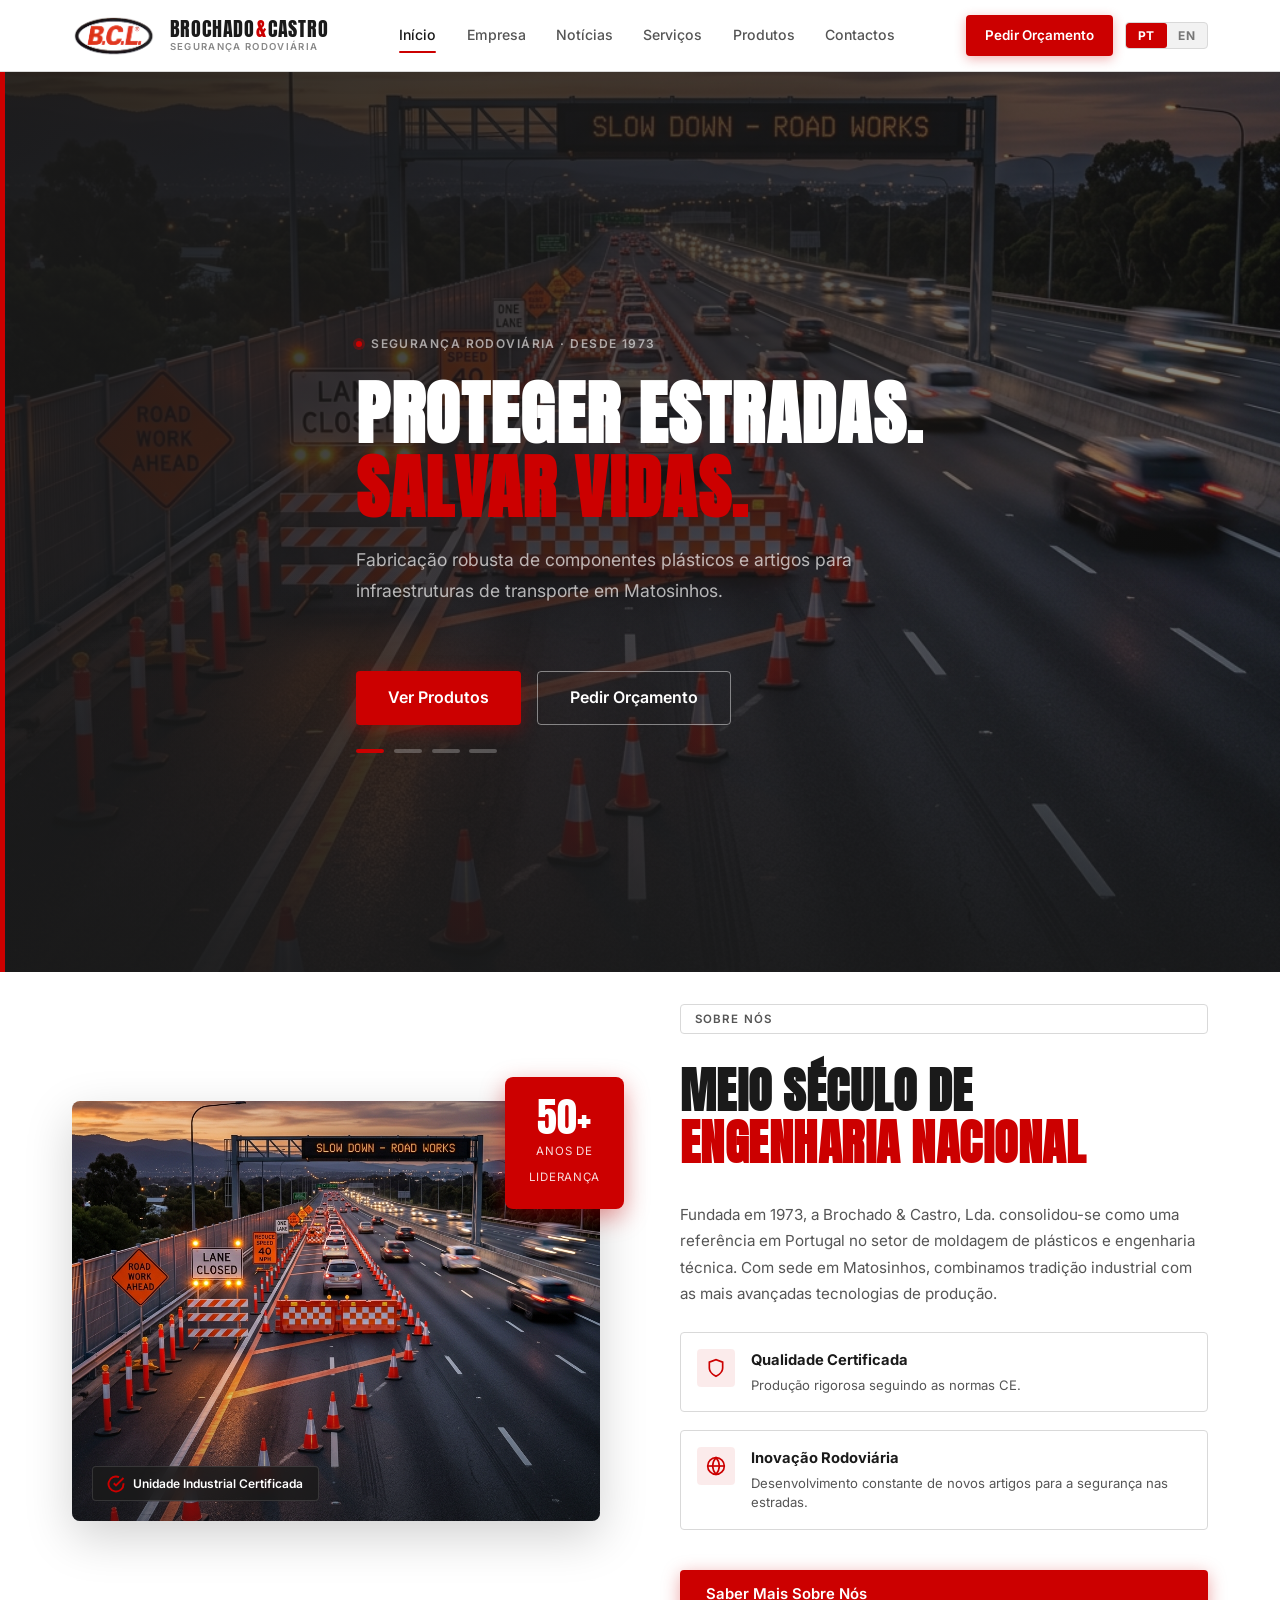
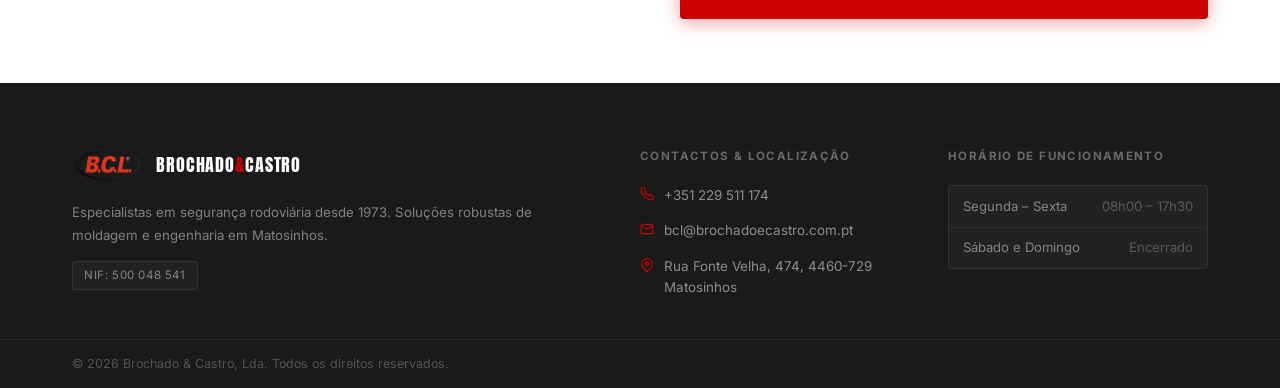
==== commit 9a332d74: "Revert "talvez" This reverts commit b7a9057dff1db38444e2e47bfeb0f68f61c3df0e." ====
--- a/index.html
+++ b/index.html
@@ -1,4 +1,4 @@
-<!DOCTYPE html>
+﻿<!DOCTYPE html>
 
 <html lang="pt">
 <head>
@@ -21,6 +21,7 @@
 <img alt="B.C.L. Logo" class="logo-img" src="images/logo_bcl.png"/>
 <div class="logo-text-group">
 <span class="logo-primary">BROCHADO<span class="logo-amp">&amp;</span>CASTRO</span>
+<span class="logo-sub" data-en="ROAD SAFETY" data-pt="SEGURANÇA RODOVIÁRIA">SEGURANÇA RODOVIÁRIA</span>
 </div>
 </a>
 <nav class="nav-links">
@@ -68,110 +69,95 @@
 <img class="hero-img hero-slide-img" src="images/product_transport_infrastructure.png"/>
 <div class="hero-shade"></div><div class="hero-shade-bottom"></div><div class="hero-accent-bar"></div>
 </div>
-    <div class="hero-content">
-      <div class="hero-slides-wrap">
-        <div class="hero-slide-text active">
-          <div class="hero-eyebrow">
-            <span class="eyebrow-dot"></span>
-            <span data-en="Road Safety · Since 1973" data-pt="Segurança Rodoviária · Desde 1973">Segurança Rodoviária · Desde 1973</span>
-          </div>
-          <h1 class="hero-title">
-            <span data-en="PROTECT ROADS," data-pt="PROTEGER ESTRADAS,">PROTEGER ESTRADAS,</span><br/>
-            <span>SAVE LIVES.</span>
-          </h1>
-          <p class="hero-desc" data-en="Robust manufacturing of plastic components and technical engineering for transport infrastructure." data-pt="Fabricação robusta de componentes plásticos e engenharia técnica para infraestruturas de transporte.">Fabricação robusta de componentes plásticos e engenharia técnica para infraestruturas de transporte.</p>
-        </div>
-        <!-- Other slides simplified for brevity in JS, text handled dynamically or just statically if simplified -->
-      </div>
-      <div class="hero-btns">
-        <a class="btn-orange" data-en="Our Products" data-pt="Nossos Produtos" href="produtos.html">Nossos Produtos</a>
-        <a class="btn-ghost" data-en="Technical Services" data-pt="Serviços Técnicos" href="servicos.html">Serviços Técnicos</a>
-      </div>
-      <div class="hero-slide-dots">
-        <button class="hero-dot active" data-slide="0"></button>
-        <button class="hero-dot" data-slide="1"></button>
-        <button class="hero-dot" data-slide="2"></button>
-        <button class="hero-dot" data-slide="3"></button>
-      </div>
-    </div>
+<div class="hero-content">
+<div class="hero-slides-wrap">
+<div class="hero-slide-text active">
+<div class="hero-eyebrow"><span class="eyebrow-dot"></span><span data-en="Road Safety · Since 1973" data-pt="Segurança Rodoviária · Desde 1973">Segurança Rodoviária · Desde 1973</span></div>
+<h1 class="hero-title"><span data-en="PROTECT ROADS." data-pt="PROTEGER ESTRADAS.">PROTEGER ESTRADAS.</span><br/><span class="hero-title-orange" data-en="SAVE LIVES." data-pt="SALVAR VIDAS.">SALVAR VIDAS.</span></h1>
+<p class="hero-desc"><span data-en="Robust manufacturing of plastic components for" data-pt="Fabricação robusta de componentes plásticos e artigos para">Fabricação robusta de componentes plásticos e artigos para</span><br/><span data-en="transport infrastructure in Matosinhos." data-pt="infraestruturas de transporte em Matosinhos.">infraestruturas de transporte em Matosinhos.</span></p>
+</div>
+<div class="hero-slide-text">
+<div class="hero-eyebrow"><span class="eyebrow-dot"></span><span data-en="Containment Solutions" data-pt="Soluções de Contenção">Soluções de Contenção</span></div>
+<h1 class="hero-title"><span data-en="BARRIERS THAT" data-pt="BARREIRAS QUE">BARREIRAS QUE</span><br/><span class="hero-title-orange" data-en="HOLD THE LINE." data-pt="GUARDAM A LINHA.">GUARDAM A LINHA.</span></h1>
+<p class="hero-desc"><span data-en="Fibreglass and thermoplastic barriers for" data-pt="Barreiras em fibra de vidro e termoplástico para">Barreiras em fibra de vidro e termoplástico para</span><br/><span data-en="lane closures, delineation and active signage." data-pt="fecho de vias, delimitação e sinalização ativa.">fecho de vias, delimitação e sinalização ativa.</span></p>
+</div>
+<div class="hero-slide-text">
+<div class="hero-eyebrow"><span class="eyebrow-dot"></span><span data-en="Precision Manufacturing" data-pt="Fabricação de Precisão">Fabricação de Precisão</span></div>
+<h1 class="hero-title"><span data-en="MOULDED FOR" data-pt="MOLDADO PARA">MOLDADO PARA</span><br/><span class="hero-title-orange" data-en="DURABILITY." data-pt="DURABILIDADE.">DURABILIDADE.</span></h1>
+<p class="hero-desc"><span data-en="High-resistance injected plastic components" data-pt="Componentes plásticos injetados de alta resistência">Componentes plásticos injetados de alta resistência</span><br/><span data-en="engineered to withstand decades on the road." data-pt="projetados para décadas de uso nas estradas.">projetados para décadas de uso nas estradas.</span></p>
+</div>
+<div class="hero-slide-text">
+<div class="hero-eyebrow"><span class="eyebrow-dot"></span><span data-en="National Infrastructure" data-pt="Infraestrutura Nacional">Infraestrutura Nacional</span></div>
+<h1 class="hero-title hero-title--lg"><span data-en="BUILDING THE" data-pt="A CONSTRUIR AS">A CONSTRUIR AS</span><br/><span class="hero-title-orange" data-en="ROADS OF PORTUGAL." data-pt="ESTRADAS DE PORTUGAL.">ESTRADAS DE PORTUGAL.</span></h1>
+<p class="hero-desc"><span data-en="Engineering solutions trusted nationwide for" data-pt="Soluções de engenharia de confiança nacional">Soluções de engenharia de confiança nacional</span><br/><span data-en="transport infrastructure since 1973." data-pt="para infraestruturas de transporte desde 1973.">para infraestruturas de transporte desde 1973.</span></p>
+</div>
+</div><!-- /.hero-slides-wrap -->
+<div class="hero-btns">
+<a class="btn-orange" data-en="View Products" data-pt="Ver Produtos" href="produtos.html">Ver Produtos</a>
+<a class="btn-ghost" data-en="Request a Quote" data-pt="Pedir Orçamento" href="orcamento.html">Pedir Orçamento</a>
+</div>
+<div class="hero-slide-dots">
+<button class="hero-dot active" data-slide="0"></button>
+<button class="hero-dot" data-slide="1"></button>
+<button class="hero-dot" data-slide="2"></button>
+<button class="hero-dot" data-slide="3"></button>
+</div>
+</div>
 </section>
 <!-- ABOUT / CERTIFICATES SECTION -->
-<section class="section">
-  <div class="container">
-    <div class="about-grid">
-      <div class="about-visual">
-        <div class="about-img-frame">
-          <img class="about-img" src="images/hero_bg.png" alt="Industrial Facility"/>
-        </div>
-        <div class="about-stat-card">
-          <span class="asc-number">50+</span>
-          <span class="asc-label" data-en="Years of Engineering" data-pt="Anos de Engenharia">Anos de Engenharia</span>
-        </div>
-      </div>
-      <div class="about-text">
-        <div class="sh-tag" data-en="About Us" data-pt="Sobre Nós">Sobre Nós</div>
-        <h2 class="sh-title at-left">MEIO SÉCULO DE<br/><span>ENGENHARIA NACIONAL</span></h2>
-        <p class="about-p" data-en="Founded in 1973, Brochado & Castro, Lda. has established itself as a reference in Portugal in the plastic moulding and technical engineering sector. Headquartered in Matosinhos, we combine industrial tradition with the most advanced production technologies." data-pt="Fundada em 1973, a Brochado & Castro, Lda. consolidou-se como uma referência em Portugal no setor de moldagem de plásticos e engenharia técnica. Com sede em Matosinhos, combinamos tradição industrial com as mais avançadas tecnologias de produção.">Fundada em 1973, a Brochado & Castro, Lda. consolidou-se como uma referência em Portugal no setor de moldagem de plásticos e engenharia técnica. Com sede em Matosinhos, combinamos tradição industrial com as mais avançadas tecnologias de produção.</p>
-        
-        <div class="about-pillars">
-          <div class="pillar">
-            <div class="pillar-icon"><svg fill="none" height="24" stroke="currentColor" stroke-width="2" viewbox="0 0 24 24" width="24"><path d="M12 22s8-4 8-10V5l-8-3-8 3v7c0 6 8 10 8 10z"></path></svg></div>
-            <div>
-              <strong data-en="Certified Quality" data-pt="Qualidade Certificada">Qualidade Certificada</strong>
-              <p data-en="Rigorous production following CE standards." data-pt="Produção rigorosa seguindo as normas CE.">Produção rigorosa seguindo as normas CE.</p>
-            </div>
-          </div>
-          <div class="pillar">
-            <div class="pillar-icon"><svg fill="none" height="24" stroke="currentColor" stroke-width="2" viewbox="0 0 24 24" width="24"><circle cx="12" cy="12" r="10"></circle><line x1="2" x2="22" y1="12" y2="12"></line><path d="M12 2a15.3 15.3 0 0 1 4 10 15.3 15.3 0 0 1-4 10 15.3 15.3 0 0 1-4-10 15.3 15.3 0 0 1 4-10z"></path></svg></div>
-            <div>
-              <strong data-en="Road Innovation" data-pt="Inovação Rodoviária">Inovação Rodoviária</strong>
-              <p data-en="Constant development of new safety products." data-pt="Desenvolvimento constante de novos artigos de segurança.">Desenvolvimento constante de novos artigos de segurança.</p>
-            </div>
-          </div>
-        </div>
-        <a class="btn-orange" data-en="Learn More" data-pt="Saber Mais" href="empresa.html" style="margin-top:2rem;">Saber Mais</a>
-      </div>
-    </div>
-  </div>
+<section class="section section--about" id="sobre">
+<div class="container">
+<div class="about-grid">
+<div class="about-visual">
+<div class="about-img-frame"><img class="about-img" src="images/hero_bg.png"/></div>
+<div class="about-img-tag"><svg fill="none" height="18" stroke="#CC0000" stroke-width="2.5" viewbox="0 0 24 24" width="18"><path d="M22 11.08V12a10 10 0 1 1-5.93-9.14"></path><polyline points="22 4 12 14.01 9 11.01"></polyline></svg><span data-en="Certified Industrial Facility" data-pt="Unidade Industrial Certificada">Unidade Industrial Certificada</span></div>
+<div class="about-stat-card"><span class="asc-number">50+</span><span class="asc-label"><span data-en="Years of" data-pt="Anos de">Anos de</span><br/><span data-en="Leadership" data-pt="Liderança">Liderança</span></span></div>
+</div>
+<div class="about-text">
+<div class="sh-tag" data-en="About Us" data-pt="Sobre Nós">Sobre Nós</div>
+<h2 class="sh-title at-left"><span data-en="HALF A CENTURY OF" data-pt="MEIO SÉCULO DE">MEIO SÉCULO DE</span><br/><span class="title-orange" data-en="NATIONAL ENGINEERING" data-pt="ENGENHARIA NACIONAL">ENGENHARIA NACIONAL</span></h2>
+<p class="about-p" data-en="Founded in 1973, Brochado &amp; Castro, Lda. has established itself as a reference in Portugal in the plastic moulding and technical engineering sector. Headquartered in Matosinhos, we combine industrial tradition with the most advanced production technologies." data-pt="Fundada em 1973, a Brochado &amp; Castro, Lda. consolidou-se como uma referência em Portugal no setor de moldagem de plásticos e engenharia técnica. Com sede em Matosinhos, combinamos tradição industrial com as mais avançadas tecnologias de produção.">Fundada em 1973, a Brochado &amp; Castro, Lda. consolidou-se como uma referência em Portugal no setor de moldagem de plásticos e engenharia técnica. Com sede em Matosinhos, combinamos tradição industrial com as mais avançadas tecnologias de produção.</p>
+<div class="about-pillars">
+<a class="pillar pillar--link" href="https://www.certif.pt/pdf/lista_empresas_marcacao_CE.pdf" target="_blank" rel="noopener noreferrer"><div class="pillar-icon"><svg fill="none" height="20" stroke="#CC0000" stroke-width="2" viewbox="0 0 24 24" width="20"><path d="M12 22s8-4 8-10V5l-8-3-8 3v7c0 6 8 10 8 10z"></path></svg></div><div><strong data-en="Certified Quality" data-pt="Qualidade Certificada">Qualidade Certificada</strong><p data-en="Rigorous production following CE standards." data-pt="Produção rigorosa seguindo as normas CE.">Produção rigorosa seguindo as normas CE.</p></div></a>
+<a class="pillar pillar--link" href="produtos.html"><div class="pillar-icon"><svg fill="none" height="20" stroke="#CC0000" stroke-width="2" viewbox="0 0 24 24" width="20"><circle cx="12" cy="12" r="10"></circle><line x1="2" x2="22" y1="12" y2="12"></line><path d="M12 2a15.3 15.3 0 0 1 4 10 15.3 15.3 0 0 1-4 10 15.3 15.3 0 0 1-4-10 15.3 15.3 0 0 1 4-10z"></path></svg></div><div><strong data-en="Road Innovation" data-pt="Inovação Rodoviária">Inovação Rodoviária</strong><p data-en="Constant development of new products for road safety." data-pt="Desenvolvimento constante de novos artigos para a segurança nas estradas.">Desenvolvimento constante de novos artigos para a segurança nas estradas.</p></div></a>
+</div>
+<a class="btn-orange" data-en="Learn More About Us" data-pt="Saber Mais Sobre Nós" href="empresa.html" style="margin-top:1.5rem; display:inline-block;">Saber Mais Sobre Nós</a>
+</div>
+</div>
+</div>
 </section>
 </main>
 <footer class="footer">
-  <div class="footer-main">
-    <div class="container">
-      <div class="footer-grid">
-        <div class="fcol">
-          <a class="footer-logo-link" href="index.html">
-            <img alt="B.C.L. Logo" class="footer-logo" src="images/logo_bcl.png"/>
-            <span class="footer-brand-name">BROCHADO<span>&amp;</span>CASTRO</span>
-          </a>
-          <p class="fcol-desc" data-en="Engineering road safety solutions since 1973. Experts in plastic moulding and technical infrastructure." data-pt="Engenharia de segurança rodoviária desde 1973. Especialistas em moldagem de plásticos e infraestruturas técnicas.">Engenharia de segurança rodoviária desde 1973. Especialistas em moldagem de plásticos e infraestruturas técnicas.</p>
-          <div class="fcol-nif" data-en="Tax ID: 500 048 541" data-pt="NIF: 500 048 541">NIF: 500 048 541</div>
-        </div>
-        <div class="fcol">
-          <h4 class="fcol-title" data-en="Links & Navigation" data-pt="Links e Navegação">Links e Navegação</h4>
-          <ul class="fcol-list">
-            <li><a href="index.html" data-en="Home" data-pt="Início">Início</a></li>
-            <li><a href="empresa.html" data-en="Company" data-pt="Empresa">Empresa</a></li>
-            <li><a href="produtos.html" data-en="Products" data-pt="Produtos">Produtos</a></li>
-            <li><a href="contactos.html" data-en="Contacts" data-pt="Contactos">Contactos</a></li>
-          </ul>
-        </div>
-        <div class="fcol">
-          <h4 class="fcol-title" data-en="Contact Details" data-pt="Detalhes de Contacto">Detalhes de Contacto</h4>
-          <ul class="fcol-list">
-            <li><svg fill="none" height="18" stroke="currentColor" stroke-width="2" viewbox="0 0 24 24" width="18"><path d="M22 16.92v3a2 2 0 0 1-2.18 2 19.79 19.79 0 0 1-8.63-3.07A19.5 19.5 0 0 1 4.69 12 19.79 19.79 0 0 1 1.61 3.18 2 2 0 0 1 3.6 1h3a2 2 0 0 1 2 1.72c.127.96.361 1.903.7 2.81a2 2 0 0 1-.45 2.11L7.91 8.34a16 16 0 0 0 6.29 6.29l.92-.92a2 2 0 0 1 2.11-.45c.907.339 1.85.573 2.81.7A2 2 0 0 1 22 16.92z"></path></svg><a href="tel:+351229511174">+351 229 511 174</a></li>
-            <li><svg fill="none" height="18" stroke="currentColor" stroke-width="2" viewbox="0 0 24 24" width="18"><path d="M4 4h16c1.1 0 2 .9 2 2v12c0 1.1-.9 2-2 2H4c-1.1 0-2-.9-2-2V6c0-1.1.9-2 2-2z"></path><polyline points="22,6 12,13 2,6"></polyline></svg><a href="mailto:bcl@brochadoecastro.com.pt">bcl@brochadoecastro.com.pt</a></li>
-            <li><svg fill="none" height="18" stroke="currentColor" stroke-width="2" viewbox="0 0 24 24" width="18"><path d="M21 10c0 7-9 13-9 13s-9-6-9-13a9 9 0 0 1 18 0z"></path><circle cx="12" cy="10" r="3"></circle></svg><span data-en="Matosinhos, Portugal" data-pt="Matosinhos, Portugal">Matosinhos, Portugal</span></li>
-          </ul>
-        </div>
-      </div>
-    </div>
-  </div>
-  <div class="footer-bar">
-    <div class="container">
-      <p data-en="© 2026 Brochado & Castro, Lda. All rights reserved." data-pt="© 2026 Brochado & Castro, Lda. Todos os direitos reservados.">© 2026 Brochado & Castro, Lda. Todos os direitos reservados.</p>
-    </div>
-  </div>
+<div class="footer-main">
+<div class="container">
+<div class="footer-grid">
+<div class="fcol fcol--brand">
+<a class="footer-logo-link" href="index.html">
+<img alt="B.C.L. Logo" class="footer-logo" src="images/logo_bcl.png"/>
+<span class="footer-brand-name">BROCHADO<span>&amp;</span>CASTRO</span>
+</a>
+<p class="fcol-desc" data-en="Road safety specialists since 1973. Robust moulding and engineering solutions in Matosinhos." data-pt="Especialistas em segurança rodoviária desde 1973. Soluções robustas de moldagem e engenharia em Matosinhos.">Especialistas em segurança rodoviária desde 1973. Soluções robustas de moldagem e engenharia em Matosinhos.</p>
+<p class="fcol-nif" data-en="Tax ID: 500 048 541" data-pt="NIF: 500 048 541">NIF: 500 048 541</p>
+</div>
+<div class="fcol">
+<h4 class="fcol-title" data-en="Contacts &amp; Location" data-pt="Contactos &amp; Localização">Contactos &amp; Localização</h4>
+<ul class="fcol-list">
+<li><svg fill="none" height="14" stroke="#CC0000" stroke-width="2" viewbox="0 0 24 24" width="14"><path d="M22 16.92v3a2 2 0 0 1-2.18 2 19.79 19.79 0 0 1-8.63-3.07A19.5 19.5 0 0 1 4.69 12 19.79 19.79 0 0 1 1.61 3.18 2 2 0 0 1 3.6 1h3a2 2 0 0 1 2 1.72c.127.96.361 1.903.7 2.81a2 2 0 0 1-.45 2.11L7.91 8.34a16 16 0 0 0 6.29 6.29l.92-.92a2 2 0 0 1 2.11-.45c.907.339 1.85.573 2.81.7A2 2 0 0 1 22 16.92z"></path></svg><a href="tel:+351229511174">+351 229 511 174</a></li>
+<li><svg fill="none" height="14" stroke="#CC0000" stroke-width="2" viewbox="0 0 24 24" width="14"><path d="M4 4h16c1.1 0 2 .9 2 2v12c0 1.1-.9 2-2 2H4c-1.1 0-2-.9-2-2V6c0-1.1.9-2 2-2z"></path><polyline points="22,6 12,13 2,6"></polyline></svg><a href="mailto:bcl@brochadoecastro.com.pt">bcl@brochadoecastro.com.pt</a></li>
+<li><svg fill="none" height="14" stroke="#CC0000" stroke-width="2" viewbox="0 0 24 24" width="14"><path d="M21 10c0 7-9 13-9 13s-9-6-9-13a9 9 0 0 1 18 0z"></path><circle cx="12" cy="10" r="3"></circle></svg><a href="https://www.google.com/maps/place/Bcl+-+Brochado+%26+Castro,+Lda./@41.1952331,-8.6368682,108m/data=!3m1!1e3!4m15!1m8!3m7!1s0xd2465dfc5a5c7a5:0x478c844fa9edf6eb!2sR.+Fonte+Velha+474,+4460-729+Cust%C3%B3ias!3b1!8m2!3d41.1954163!4d-8.6371579!16s%2Fg%2F11pw1z6jg8!3m5!1s0xd2465dfc53dacab:0x949151ac606fa116!8m2!3d41.1954021!4d-8.6371742!16s%2Fg%2F1tg6lv1z?entry=ttu&g_ep=EgoyMDI2MDYxNi4wIKXMDSoASAFQAw%3D%3D" target="_blank" rel="noopener noreferrer" data-en="Rua Fonte Velha, 474, 4460-729 Matosinhos" data-pt="Rua Fonte Velha, 474, 4460-729 Matosinhos"> Rua Fonte Velha, 474, 4460-729 Matosinhos</a></li>
+</ul>
+</div>
+<div class="fcol">
+<h4 class="fcol-title" data-en="Opening Hours" data-pt="Horário de Funcionamento">Horário de Funcionamento</h4>
+<div class="fhours">
+<div class="fhour-row"><span data-en="Monday – Friday" data-pt="Segunda – Sexta">Segunda – Sexta</span><strong>08h00 – 17h30</strong></div>
+<div class="fhour-row"><span data-en="Saturday &amp; Sunday" data-pt="Sábado e Domingo">Sábado e Domingo</span><strong class="closed" data-en="Closed" data-pt="Encerrado">Encerrado</strong></div>
+</div>
+</div>
+</div>
+</div>
+</div>
+<div class="footer-bar"><div class="container"><p data-en="© 2026 Brochado &amp; Castro, Lda. All rights reserved." data-pt="© 2026 Brochado &amp; Castro, Lda. Todos os direitos reservados.">© 2026 Brochado &amp; Castro, Lda. Todos os direitos reservados.</p></div></div>
 </footer>
 <button class="btt" id="btt"><svg fill="none" height="20" stroke="currentColor" stroke-width="2.5" viewbox="0 0 24 24" width="20"><polyline points="18 15 12 9 6 15"></polyline></svg></button>
 <script src="i18n.js"></script><script src="script.js"></script>
--- a/style.css
+++ b/style.css
@@ -1,313 +1,1172 @@
 /* ====================================================
-   BROCHADO & CASTRO — Total Refresh 2026
-   Modern, Premium Industrial Design
-   ==================================================== */
-
+   BROCHADO & CASTRO — Road Safety
+   Palette: #CC0000 (orange) · #3D3D3D / #1A1A1A (grey)
+            #FFFFFF (white) · var(--orange) (light blue icons)
+   Font: Anton (headings) · Inter (body)
+==================================================== */
+
+/* ── Variables ──────────────────────────────────── */
 :root {
-  /* New Premium Palette */
-  --primary:        #D70000;
-  --primary-dark:   #A80000;
-  --primary-light:  #FF3333;
-  --primary-pale:   rgba(215, 0, 0, 0.05);
-
-  --slate-950: #020617;
-  --slate-900: #0F172A;
-  --slate-800: #1E293B;
-  --slate-700: #334155;
-  --slate-600: #475569;
-  --slate-400: #94A3B8;
-  --slate-200: #E2E8F0;
-  --slate-100: #F1F5F9;
-  --slate-50:  #F8FAFC;
+  --orange:        #CC0000;
+  --orange-dark:   #AA0000;
+  --orange-light:  #FF2222;
+  --orange-pale:   rgba(204,0,0,.08);
+
+  --grey-900:  #1A1A1A;
+  --grey-800:  #2A2A2A;
+  --grey-700:  #3D3D3D;
+  --grey-600:  #555555;
+  --grey-400:  #888888;
+  --grey-200:  #D9D9D9;
+  --grey-100:  #F2F2F2;
+  --grey-50:   #F8F8F8;
 
   --white:     #FFFFFF;
-  --glass:     rgba(255, 255, 255, 0.7);
-  --glass-dark: rgba(15, 23, 42, 0.85);
+  --blue-icon: #CC0000;
 
   --font-display: 'Anton', Impact, sans-serif;
-  --font-body:    'Inter', system-ui, -apple-system, sans-serif;
-
-  --nav-h:     80px;
-  --radius-sm: 8px;
-  --radius-md: 16px;
-  --radius-lg: 24px;
-  --radius-full: 9999px;
-
-  --shadow-sm: 0 4px 6px -1px rgb(0 0 0 / 0.05);
-  --shadow-md: 0 10px 15px -3px rgb(0 0 0 / 0.1), 0 4px 6px -4px rgb(0 0 0 / 0.1);
-  --shadow-lg: 0 20px 25px -5px rgb(0 0 0 / 0.1), 0 8px 10px -6px rgb(0 0 0 / 0.1);
-  --shadow-xl: 0 25px 50px -12px rgb(0 0 0 / 0.25);
-
-  --ease: cubic-bezier(0.4, 0, 0.2, 1);
-  --dur:  300ms;
-}
-
-/* ── Legacy Variable Map ── */
-:root {
-  --orange: var(--primary);
-  --orange-dark: var(--primary-dark);
-  --orange-light: var(--primary-light);
-  --orange-pale: var(--primary-pale);
-  --grey-900: var(--slate-950);
-  --grey-800: var(--slate-900);
-  --grey-700: var(--slate-800);
-  --grey-600: var(--slate-600);
-  --grey-400: var(--slate-400);
-  --grey-200: var(--slate-200);
-  --grey-100: var(--slate-100);
-  --grey-50: var(--slate-50);
-}
-
-/* ── Reset & Base ───────────────────────────────── */
-*, *::before, *::after { box-sizing: border-box; margin: 0; padding: 0; }
-html { scroll-behavior: smooth; -webkit-text-size-adjust: 100%; }
-body { 
-  font-family: var(--font-body); 
-  color: var(--slate-800); 
-  background: var(--white); 
-  overflow-x: hidden; 
-  line-height: 1.6; 
-  -webkit-font-smoothing: antialiased; 
-}
-img { display: block; max-width: 100%; height: auto; }
-a  { color: inherit; text-decoration: none; transition: all var(--dur) var(--ease); }
-ul { list-style: none; }
-button { font-family: inherit; cursor: pointer; border: none; background: none; }
-
-.container { max-width: 1280px; margin: 0 auto; padding: 0 clamp(1.5rem, 5vw, 3rem); }
-
-/* ── Typography ─────────────────────────────────── */
+  --font-body:    'Inter', system-ui, sans-serif;
+
+  --nav-h:     72px;
+  --topbar-h:  38px;
+  --full-h:    calc(var(--nav-h) + var(--topbar-h));
+
+  --radius-sm: 4px;
+  --radius-md: 8px;
+  --radius-lg: 12px;
+
+  --shadow-card: 0 2px 16px rgba(0,0,0,.08);
+  --shadow-lift: 0 8px 32px rgba(0,0,0,.14);
+  --shadow-deep: 0 16px 48px rgba(0,0,0,.18);
+
+  --ease: cubic-bezier(0.16,1,0.3,1);
+  --dur:  280ms;
+}
+
+/* ── Reset ──────────────────────────────────────── */
+*, *::before, *::after { box-sizing:border-box; margin:0; padding:0; }
+html { scroll-behavior:smooth; scroll-padding-top:calc(var(--topbar-h) + var(--nav-h) + 16px); -webkit-text-size-adjust:100%; }
+body { font-family:var(--font-body); color:var(--grey-800); background:var(--white); overflow-x:hidden; line-height:1.6; -webkit-font-smoothing:antialiased; }
+img { display:block; max-width:100%; height:auto; }
+a  { color:inherit; text-decoration:none; }
+ul { list-style:none; }
+button { font-family:inherit; cursor:pointer; border:none; background:none; padding:0; }
+
+/* ── Layout ─────────────────────────────────────── */
+.container { max-width:1200px; margin:0 auto; padding:0 clamp(1.25rem,5vw,2rem); }
+
+.grid-3 {
+  display:grid;
+  grid-template-columns:repeat(3,1fr);
+  gap:1.5rem;
+}
+
+/* ── Typography helpers ─────────────────────────── */
 .sh-tag {
-  display: inline-flex; align-items: center; gap: 0.5rem;
-  font-size: 0.75rem; font-weight: 700; letter-spacing: 0.1em; text-transform: uppercase;
-  color: var(--primary);
-  background: var(--primary-pale);
-  padding: 0.4rem 1rem;
-  border-radius: var(--radius-full);
-  margin-bottom: 1.25rem;
-}
+  display:inline-flex; align-items:center; gap:.45rem;
+  font-size:.72rem; font-weight:600; letter-spacing:.1em; text-transform:uppercase;
+  color:var(--grey-600);
+  border:1px solid var(--grey-200);
+  padding:.3rem .85rem;
+  border-radius:var(--radius-sm);
+  margin-bottom:1rem;
+}
+.sh-tag--dark { border-color:rgba(255,255,255,.15); color:rgba(255,255,255,.55); }
 
 .sh-title {
-  font-family: var(--font-display);
-  font-size: clamp(2.5rem, 5vw, 4rem);
-  line-height: 1.1;
-  letter-spacing: 0.02em;
-  color: var(--slate-900);
-  margin-bottom: 1.5rem;
-  text-transform: uppercase;
-}
-.sh-title span { color: var(--primary); }
-.at-left { text-align: left; }
+  font-family:var(--font-display);
+  font-size:clamp(2rem,4vw,3rem);
+  line-height:1.08;
+  letter-spacing:.01em;
+  color:var(--grey-900);
+  margin-bottom:1rem;
+  text-transform:uppercase;
+}
+.sh-title--white { color:var(--white); }
+.at-left { text-align:left; }
+
+.title-orange { color:var(--orange); }
 
 .sh-sub {
-  font-size: 1.1rem; color: var(--slate-600); max-width: 650px; margin: 0 auto 3rem;
-}
-.section-head { text-align: center; margin-bottom: 5rem; }
+  font-size:1rem; color:var(--grey-600); max-width:580px; margin:0 auto; line-height:1.7;
+}
+.sh-sub--muted { color:rgba(255,255,255,.5); }
+
+.section-head { text-align:center; margin-bottom:3.5rem; }
 
 /* ── Buttons ────────────────────────────────────── */
 .btn-orange, .btn-ghost, .btn-nav-cta {
-  display: inline-flex; align-items: center; gap: 0.75rem;
-  font-weight: 700; font-size: 0.95rem;
-  padding: 1rem 2.25rem;
-  border-radius: var(--radius-full);
-  transition: all var(--dur) var(--ease);
+  display:inline-flex; align-items:center; gap:.5rem;
+  font-family:var(--font-body); font-weight:600; font-size:.93rem;
+  padding:.78rem 1.6rem;
+  border-radius:var(--radius-sm);
+  transition:all var(--dur) var(--ease);
+  cursor:pointer; white-space:nowrap;
+}
+
+.btn-orange {
+  background:var(--orange); color:var(--white);
+  box-shadow:0 4px 18px rgba(204,0,0,.35);
+}
+.btn-orange:hover { background:var(--orange-dark); transform:translateY(-2px); box-shadow:0 8px 28px rgba(204,0,0,.45); }
+.btn-orange:active { transform:translateY(0); }
+
+.btn-ghost {
+  background:transparent; color:var(--white);
+  border:1.5px solid rgba(255,255,255,.45);
+}
+.btn-ghost:hover { background:rgba(255,255,255,.1); border-color:var(--white); transform:translateY(-2px); }
+
+.btn-nav-cta {
+  background:var(--orange); color:var(--white);
+  font-size:.84rem; padding:.58rem 1.2rem;
+  box-shadow:0 3px 12px rgba(204,0,0,.3);
+}
+.btn-nav-cta:hover { background:var(--orange-dark); transform:translateY(-1px); }
+
+/* ── Language switcher (inline side-by-side) ── */
+.lang-switcher {
+  display: inline-flex;
+  align-items: center;
+  border: 1px solid var(--grey-200);
+  border-radius: 4px;
+  overflow: hidden;
+  background: var(--grey-100);
+  gap: 0;
+}
+
+.lang-btn {
+  display: inline-flex;
+  align-items: center;
+  gap: .3rem;
+  padding: .38rem .72rem;
+  font-family: inherit;
+  font-size: .75rem;
+  font-weight: 700;
+  letter-spacing: .06em;
+  color: var(--grey-500, #777);
+  background: transparent;
+  border: none;
+  cursor: pointer;
+  transition: background var(--dur), color var(--dur);
   white-space: nowrap;
-}
-
-.btn-orange {
-  background: var(--primary); color: var(--white);
-  box-shadow: 0 10px 15px -3px rgba(215, 0, 0, 0.3);
-}
-.btn-orange:hover {
-  background: var(--primary-dark);
-  transform: translateY(-4px);
-  box-shadow: 0 20px 25px -5px rgba(215, 0, 0, 0.4);
-}
-
-.btn-ghost {
-  border: 2px solid rgba(255,255,255,0.3);
+  line-height: 1;
+}
+
+.lang-btn:hover { color: var(--grey-900); }
+
+.lang-btn.active {
+  background: var(--orange);
   color: var(--white);
-  backdrop-filter: blur(8px);
-}
-.btn-ghost:hover {
-  border-color: var(--white);
-  background: rgba(255,255,255,0.1);
-  transform: translateY(-4px);
-}
-
-.btn-nav-cta {
-  background: var(--primary); color: var(--white);
-  padding: 0.6rem 1.5rem; font-size: 0.85rem;
-  box-shadow: var(--shadow-md);
+  border-radius: 3px;
+}
+
+.lang-flag { font-size: .9rem; line-height: 1; }
+
+/* Mobile lang switcher */
+.mobile-lang-wrap {
+  width: 100%;
+  display: flex;
+  justify-content: center;
+  margin-top: 1.5rem;
+}
+
+.mobile-lang-wrap .lang-switcher {
+  background: rgba(255,255,255,.08);
+  border-color: rgba(255,255,255,.25);
+}
+
+.mobile-lang-wrap .lang-btn {
+  color: rgba(255,255,255,.65);
+}
+
+.mobile-lang-wrap .lang-btn:hover { color: var(--white); }
+
+.mobile-lang-wrap .lang-btn.active {
+  background: var(--orange);
+  color: var(--white);
+}
+
+@media (max-width: 860px) {
+  .nav-right .lang-switcher { display: none; }
 }
 
 /* ── NAVBAR ─────────────────────────────────────── */
 .navbar {
-  position: fixed; top: 0; left: 0; width: 100%;
-  height: var(--nav-h); z-index: 1000;
-  background: var(--glass);
-  backdrop-filter: blur(16px) saturate(180%);
-  border-bottom: 1px solid rgba(255, 255, 255, 0.2);
+  position: sticky;
+  top: 0;
+  z-index: 1000;
+  height: var(--nav-h);
+  background: var(--white);
+  border-bottom: 1px solid var(--grey-200);
+  box-shadow: 0 4px 24px rgba(0,0,0,.06);
   transition: all var(--dur) var(--ease);
 }
-.navbar.scrolled {
-  background: var(--glass-dark);
-  height: 70px;
-  box-shadow: var(--shadow-lg);
-}
 
 .nav-container {
-  max-width: 1400px; margin: 0 auto; height: 100%;
-  display: flex; align-items: center; justify-content: space-between;
-  padding: 0 2.5rem;
-}
-
-.nav-logo { display: flex; align-items: center; gap: 1rem; }
-.logo-img { height: 44px; filter: drop-shadow(0 0 1px rgba(0,0,0,0.1)); }
+  max-width:1200px; margin:0 auto;
+  padding:0 clamp(1.25rem,5vw,2rem);
+  height:100%;
+  display:flex; align-items:center; gap:2rem;
+}
+
+/* Logo */
+.nav-logo { display:flex; align-items:center; gap:.85rem; flex-shrink:0; }
+.logo-img { height: 42px; width: auto; max-width: 140px; object-fit: contain; }
+
+.logo-text-group { display:flex; flex-direction:column; line-height:1; }
 .logo-primary {
-  font-family: var(--font-display); font-size: 1.6rem; letter-spacing: 0.05em;
-  color: var(--slate-900);
-}
-.navbar.scrolled .logo-primary { color: var(--white); }
-.logo-amp { color: var(--primary); }
-
-.nav-links { display: flex; gap: 1rem; }
+  font-family:var(--font-display);
+  font-size:1.25rem; letter-spacing:.04em;
+  color:var(--grey-900);
+}
+.logo-amp { color:var(--orange); margin:0 .05em; }
+.logo-sub {
+  font-size:.6rem; letter-spacing:.14em; text-transform:uppercase;
+  color:var(--grey-400); font-weight:600; margin-top:.2rem;
+}
+
+/* Nav links */
+.nav-links { display:flex; align-items:center; gap:.1rem; margin:0 auto; }
 .nl {
-  padding: 0.5rem 1.25rem; font-weight: 600; font-size: 0.95rem;
-  color: var(--slate-700); border-radius: var(--radius-full);
-}
-.nl:hover, .nl.active { color: var(--primary); background: var(--primary-pale); }
-.navbar.scrolled .nl { color: rgba(255,255,255,0.7); }
-.navbar.scrolled .nl:hover, .navbar.scrolled .nl.active { color: var(--white); background: rgba(255,255,255,0.1); }
-
-.nav-right { display: flex; align-items: center; gap: 1.5rem; }
+  font-size:.88rem; font-weight:500;
+  color:var(--grey-600);
+  padding:.5rem .9rem;
+  border-radius:var(--radius-sm);
+  transition:color var(--dur), background var(--dur);
+  position:relative;
+}
+.nl::after {
+  content:'';
+  position:absolute; bottom:2px; left:.9rem; right:.9rem;
+  height:2px; background:var(--orange);
+  transform:scaleX(0); transform-origin:left;
+  transition:transform var(--dur) var(--ease);
+  border-radius:1px;
+}
+.nl:hover, .nl.active { color:var(--grey-900); }
+.nl:hover::after, .nl.active::after { transform:scaleX(1); }
+
+/* Nav right */
+.nav-right { display:flex; align-items:center; gap:.75rem; flex-shrink:0; }
+
+/* Burger */
+.burger {
+  display:none; flex-direction:column; gap:5px;
+  padding:.5rem; border-radius:var(--radius-sm);
+  transition:background var(--dur);
+}
+.burger:hover { background:var(--grey-100); }
+.burger span { display:block; width:22px; height:2px; background:var(--grey-700); border-radius:1px; transition:all var(--dur) var(--ease); }
+.burger.open span:nth-child(1) { transform:translateY(7px) rotate(45deg); }
+.burger.open span:nth-child(2) { opacity:0; transform:scaleX(0); }
+.burger.open span:nth-child(3) { transform:translateY(-7px) rotate(-45deg); }
+
+/* Mobile overlay */
+.mobile-overlay {
+  display:none;
+  position:fixed; inset:0; top:var(--nav-h);
+  background:var(--grey-900);
+  z-index:999;
+  opacity:0; pointer-events:none;
+  transition:opacity var(--dur) var(--ease);
+}
+.mobile-overlay.open { opacity:1; pointer-events:all; }
+
+.mobile-nav {
+  display:flex; flex-direction:column; align-items:center;
+  justify-content:center; gap:.5rem;
+  height:100%; padding:2rem;
+}
+.mn-link {
+  font-family:var(--font-display); font-size:2rem; letter-spacing:.06em;
+  color:rgba(255,255,255,.7);
+  padding:.6rem 2rem; border-radius:var(--radius-sm);
+  transition:color var(--dur); text-transform:uppercase;
+}
+.mn-link:hover { color:var(--orange); }
+.mn-cta { margin-top:1.5rem; font-family:var(--font-body); font-size:1rem !important; }
 
 /* ── HERO ───────────────────────────────────────── */
 .hero {
-  position: relative; height: 100vh; min-height: 700px;
-  display: flex; align-items: center; overflow: hidden;
-  background: var(--slate-950);
-}
-.hero-media { position: absolute; inset: 0; }
+  position:relative;
+  min-height:100svh;
+  display:flex; align-items:center; justify-content:center;
+  overflow:hidden;
+}
+
+.hero-media { position:absolute; inset:0; }
 .hero-img {
-  width: 100%; height: 100%; object-fit: cover;
-  position: absolute; opacity: 0; transition: opacity 1.5s ease;
-  transform: scale(1.05); animation: heroPan 30s linear infinite alternate;
-}
-.hero-img.active { opacity: 0.6; transform: scale(1); }
-@keyframes heroPan { from { transform: scale(1) translateX(0); } to { transform: scale(1.1) translateX(-2%); } }
+  width:100%; height:100%; object-fit:cover; object-position:center;
+  position:absolute; inset:0;
+  opacity:0;
+  transition:opacity 1.2s ease;
+  animation:heroZoom 20s ease-in-out infinite alternate;
+  animation-play-state:paused;
+}
+.hero-img.active { opacity:1; animation-play-state:running; }
+@keyframes heroZoom { from { transform:scale(1.03); } to { transform:scale(1.1); } }
 
 .hero-shade {
-  position: absolute; inset: 0;
-  background: radial-gradient(circle at 30% 50%, rgba(15, 23, 42, 0.95) 0%, rgba(15, 23, 42, 0.4) 100%);
-}
-
+  position:absolute; inset:0;
+  background:linear-gradient(108deg, rgba(26,26,26,.92) 0%, rgba(26,26,26,.72) 55%, rgba(26,26,26,.4) 100%);
+}
+.hero-shade-bottom {
+  position:absolute; inset:0;
+  background:linear-gradient(to top, rgba(26,26,26,.75) 0%, transparent 45%);
+}
+
+/* Orange vertical accent bar */
+.hero-accent-bar {
+  position:absolute;
+  top:0; left:0;
+  width:5px;
+  height:100%;
+  background:var(--orange);
+}
+
+/* Hero content */
 .hero-content {
-  position: relative; z-index: 10; max-width: 900px;
-  padding-top: 5rem;
-}
+  position:relative; z-index:1;
+  max-width:860px;
+  padding:clamp(2rem,5vw,4rem);
+  padding-top:calc(var(--full-h) + 2rem);
+}
+
+/* Wrapper — grid stacking: todos os slides na mesma célula, layout nunca muda */
+.hero-slides-wrap {
+  display:grid;
+  grid-template-columns:1fr;
+  grid-template-rows:1fr;
+  margin-bottom:2rem;
+}
+
+/* Todos os slides empilhados na célula 1/1 */
+.hero-slide-text {
+  grid-area:1/1;
+  opacity:0;
+  pointer-events:none;
+  transition:opacity .8s var(--ease);
+  visibility:hidden;
+}
+.hero-slide-text.active {
+  opacity:1;
+  pointer-events:auto;
+  visibility:visible;
+  animation:heroTextFade .8s var(--ease) both;
+}
+@keyframes heroTextFade { from { opacity:0; transform:translateY(8px); } to { opacity:1; transform:translateY(0); } }
+
 .hero-eyebrow {
-  display: flex; align-items: center; gap: 0.75rem;
-  font-size: 0.9rem; font-weight: 700; color: var(--primary-light);
-  margin-bottom: 2rem; text-transform: uppercase; letter-spacing: 0.15em;
-}
-.eyebrow-dot { width: 8px; height: 8px; background: var(--primary); border-radius: 50%; box-shadow: 0 0 15px var(--primary); }
+  display:inline-flex; align-items:center; gap:.55rem;
+  font-size:.75rem; font-weight:600; letter-spacing:.12em; text-transform:uppercase;
+  color:rgba(255,255,255,.6);
+  margin-bottom:1.5rem;
+  animation:fadeUp .8s var(--ease) both;
+}
+.eyebrow-dot {
+  width:6px; height:6px; border-radius:50%;
+  background:var(--orange);
+  box-shadow:0 0 0 3px rgba(204,0,0,.3);
+  animation:pulse 2.5s ease-in-out infinite;
+}
+@keyframes pulse { 0%,100%{box-shadow:0 0 0 3px rgba(204,0,0,.3);} 50%{box-shadow:0 0 0 7px rgba(204,0,0,.07);} }
 
 .hero-title {
-  font-family: var(--font-display); font-size: clamp(3.5rem, 8vw, 6rem);
-  line-height: 1; color: var(--white); text-transform: uppercase; margin-bottom: 2.5rem;
-}
-.hero-title span { color: var(--primary); }
+  font-family:var(--font-display);
+  font-size:clamp(2.4rem,5.5vw,4.8rem);
+  line-height:1.05;
+  letter-spacing:.02em;
+  color:var(--white);
+  margin-bottom:1.25rem;
+  text-transform:uppercase;
+  animation:fadeUp .9s .12s var(--ease) both;
+}
+/* Títulos mais longos — reduz automaticamente para caber em 2 linhas */
+.hero-title--lg {
+  font-size:clamp(2rem,4.5vw,4rem);
+}
+.hero-title-orange { color:var(--orange); }
 
 .hero-desc {
-  font-size: 1.25rem; color: var(--slate-300); max-width: 600px; margin-bottom: 3.5rem;
-}
-
-.hero-btns { display: flex; gap: 1.5rem; }
-
-/* ── CARDS ──────────────────────────────────────── */
-.section { padding: 8rem 0; }
-.section--grey { background: var(--slate-50); }
-
-.grid-3 { display: grid; grid-template-columns: repeat(3, 1fr); gap: 2.5rem; }
-
-.pcard, .scard {
-  background: var(--white); border-radius: var(--radius-md);
-  padding: 0; overflow: hidden; border: 1px solid var(--slate-100);
-  box-shadow: var(--shadow-md); transition: all 0.4s var(--ease);
-}
-.pcard:hover, .scard:hover { transform: translateY(-12px); box-shadow: var(--shadow-xl); border-color: var(--primary-pale); }
-
-.pcard-img-wrap { aspect-ratio: 16/10; overflow: hidden; background: var(--slate-100); position: relative; }
-.pcard-img { width: 100%; height: 100%; object-fit: cover; transition: transform 0.6s var(--ease); }
-.pcard:hover .pcard-img { transform: scale(1.1); }
-
-.pcard-body { padding: 2.5rem; }
-.pcard-tag { 
-  font-size: 0.7rem; font-weight: 800; text-transform: uppercase; 
-  color: var(--primary); margin-bottom: 1rem; display: block; 
-}
-.pcard-title { font-family: var(--font-display); font-size: 1.5rem; color: var(--slate-900); margin-bottom: 1rem; }
-.pcard-desc { color: var(--slate-600); font-size: 0.95rem; margin-bottom: 2rem; }
-
-/* ── ABOUT SECTION ──────────────────────────────── */
-.about-grid { display: grid; grid-template-columns: 1fr 1fr; gap: 6rem; align-items: center; }
-.about-visual { position: relative; }
-.about-img-frame { 
-  border-radius: var(--radius-lg); overflow: hidden; 
-  box-shadow: var(--shadow-xl); position: relative;
-}
-.about-img { height: 550px; width: 100%; object-fit: cover; }
+  font-size:clamp(.95rem,2vw,1.1rem);
+  color:rgba(255,255,255,.68);
+  line-height:1.75;
+  margin-bottom:2rem;
+  animation:fadeUp .9s .24s var(--ease) both;
+}
+
+.hero-btns {
+  display:flex; gap:1rem; flex-wrap:wrap;
+  margin-bottom:3rem;
+  animation:fadeUp .9s .36s var(--ease) both;
+}
+.hero-btns .btn-orange, .hero-btns .btn-ghost { padding:.85rem 2rem; font-size:1rem; }
+
+/* Hero slide dots */
+.hero-slide-dots {
+  display:flex; gap:.6rem;
+  margin-top:-1.5rem;
+  margin-bottom:2.5rem;
+}
+.hero-dot {
+  width:28px; height:4px;
+  border:none; padding:0;
+  background:rgba(255,255,255,.25);
+  border-radius:2px;
+  cursor:pointer;
+  transition:background var(--dur) var(--ease);
+}
+.hero-dot.active { background:var(--orange); }
+.hero-dot:hover { background:rgba(255,255,255,.5); }
+
+/* Hero KPIs */
+.hero-kpis {
+  display:flex; align-items:center; gap:0;
+  background:rgba(255,255,255,.06);
+  border:1px solid rgba(255,255,255,.1);
+  backdrop-filter:blur(10px);
+  border-radius:var(--radius-sm);
+  padding:1.25rem 2rem;
+  width:fit-content;
+  animation:fadeUp .9s .48s var(--ease) both;
+}
+
+.kpi { display:flex; flex-direction:column; align-items:center; padding:0 2rem; }
+.kpi:first-child { padding-left:0; }
+.kpi-n {
+  font-family:var(--font-display);
+  font-size:2.2rem; line-height:1;
+  color:var(--orange);
+  letter-spacing:.02em;
+}
+.kpi-u { font-family:var(--font-display); font-size:1.4rem; color:var(--orange); margin-left:.15rem; }
+.kpi-n + .kpi-u { display:inline; }
+.kpi > *:nth-child(2) { display:inline; } /* unit next to number */
+.kpi-l { font-size:.72rem; letter-spacing:.07em; text-transform:uppercase; color:rgba(255,255,255,.5); margin-top:.3rem; text-align:center; font-weight:500; }
+
+.kpi-sep { width:1px; height:50px; background:rgba(255,255,255,.12); }
+
+/* Scroll cue */
+.hero-scroll {
+  position:absolute; bottom:2rem; left:50%;
+  transform:translateX(-50%); z-index:1;
+}
+.scroll-track { width:26px; height:42px; border:1.5px solid rgba(255,255,255,.3); border-radius:13px; display:flex; justify-content:center; padding-top:6px; }
+.scroll-thumb { width:4px; height:8px; background:var(--orange); border-radius:2px; animation:scrollDown 1.8s ease-in-out infinite; }
+@keyframes scrollDown { 0%,100%{transform:translateY(0);opacity:1;} 75%{transform:translateY(16px);opacity:0;} }
+
+/* ── TRUST BAND ──────────────────────────────────── */
+.trust-band {
+  background:var(--grey-900);
+  padding:1.2rem 0;
+  border-top:1px solid rgba(255,255,255,.06);
+}
+.trust-inner {
+  max-width:1200px; margin:0 auto;
+  padding:0 clamp(1.25rem,5vw,2rem);
+  display:flex; align-items:center; gap:2.5rem; flex-wrap:wrap;
+}
+.trust-label { font-size:.7rem; letter-spacing:.12em; text-transform:uppercase; color:rgba(255,255,255,.3); font-weight:600; white-space:nowrap; }
+.trust-badges { display:flex; align-items:center; gap:2rem; flex-wrap:wrap; }
+.trust-badge {
+  display:flex; align-items:center; gap:.5rem;
+  font-size:.78rem; font-weight:600; color:rgba(255,255,255,.55);
+  letter-spacing:.04em;
+}
+
+/* ── SECTIONS ────────────────────────────────────── */
+.section { padding: 4rem 0; }
+.section--grey { background: var(--grey-50); }
+.section--about { background: var(--white); overflow: hidden; padding-top: 2rem; }
+.section--dark { background: var(--grey-900); }
+
+/* ── PRODUCT CARDS ───────────────────────────────── */
+.pcard {
+  background:var(--white);
+  border:1px solid var(--grey-200);
+  border-radius:var(--radius-md);
+  overflow:hidden;
+  display:flex; flex-direction:column;
+  transition:transform var(--dur) var(--ease), box-shadow var(--dur) var(--ease), border-color var(--dur);
+  box-shadow:var(--shadow-card);
+}
+.pcard:hover { transform:translateY(-6px); box-shadow:var(--shadow-lift); border-color:var(--grey-200); }
+
+/* Featured card */
+.pcard--featured { border-color:var(--orange); border-width:2px; }
+.pcard--featured:hover { box-shadow:0 12px 40px rgba(204,0,0,.2); }
+
+/* Image wrap */
+.pcard-img-wrap {
+  position:relative;
+  aspect-ratio:4/3;
+  overflow:hidden;
+  background:var(--grey-100);
+}
+.pcard-img { width:100%; height:100%; object-fit:cover; transition:transform .5s var(--ease); }
+.pcard:hover .pcard-img { transform:scale(1.05); }
+
+.pcard-img-svg { background:var(--grey-50); }
+.svg-product-display { width:100%; height:100%; display:flex; align-items:center; justify-content:center; }
+
+.pcard-img-overlay {
+  position:absolute; inset:0;
+  background:rgba(26,26,26,.55);
+  display:flex; align-items:center; justify-content:center;
+  opacity:0; transition:opacity var(--dur) var(--ease);
+}
+.pcard:hover .pcard-img-overlay { opacity:1; }
+
+.pcard-cta-hover {
+  font-size:.85rem; font-weight:600; color:var(--white);
+  background:var(--orange);
+  padding:.55rem 1.25rem;
+  border-radius:var(--radius-sm);
+  transition:background var(--dur);
+}
+.pcard-cta-hover:hover { background:var(--orange-dark); }
+
+.pcard-tag {
+  position:absolute; top:.9rem; left:.9rem;
+  font-size:.68rem; font-weight:700; letter-spacing:.08em; text-transform:uppercase;
+  color:var(--grey-700); background:var(--white);
+  padding:.22rem .65rem; border-radius:var(--radius-sm);
+  box-shadow:0 2px 8px rgba(0,0,0,.12);
+}
+.pcard-tag--orange { background:var(--orange); color:var(--white); }
+
+/* Card body */
+.pcard-body { padding:1.6rem; display:flex; flex-direction:column; gap:.8rem; flex:1; }
+
+.pcard-icon {
+  width:44px; height:44px;
+  background:rgba(91,170,219,.1);
+  border-radius:var(--radius-sm);
+  display:flex; align-items:center; justify-content:center;
+}
+
+.pcard-title { font-family:var(--font-display); font-size:1.2rem; letter-spacing:.02em; color:var(--grey-900); }
+
+.pcard-desc { font-size:.88rem; color:var(--grey-600); line-height:1.65; flex:1; }
+
+.pcard-specs { display:flex; flex-direction:column; gap:.4rem; }
+.pcard-specs li { display:flex; align-items:center; gap:.55rem; font-size:.8rem; color:var(--grey-600); }
+
+.spec-dot { width:5px; height:5px; border-radius:50%; background:var(--blue-icon); flex-shrink:0; }
+.spec-dot--orange { background:var(--orange); }
+
+.pcard-btn {
+  display:inline-flex; align-items:center; justify-content:center;
+  font-size:.84rem; font-weight:600;
+  color:var(--grey-800);
+  border:1.5px solid var(--grey-200);
+  padding:.62rem 1rem;
+  border-radius:var(--radius-sm);
+  transition:all var(--dur) var(--ease);
+  margin-top:auto;
+}
+.pcard-btn:hover { border-color:var(--orange); color:var(--orange); background:var(--orange-pale); }
+.pcard-btn--orange { background:var(--orange); color:var(--white); border-color:var(--orange); }
+.pcard-btn--orange:hover { background:var(--orange-dark); border-color:var(--orange-dark); color:var(--white); }
+
+/* ── SERVICE CARDS ───────────────────────────────── */
+.scard {
+  background:var(--white);
+  border:1px solid var(--grey-200);
+  border-radius:var(--radius-md);
+  padding:2rem;
+  display:flex; flex-direction:column; gap:1rem;
+  position:relative; overflow:hidden;
+  transition:transform var(--dur) var(--ease), box-shadow var(--dur) var(--ease);
+  box-shadow:var(--shadow-card);
+}
+.scard::before {
+  content:'';
+  position:absolute; top:0; left:0; right:0;
+  height:3px;
+  background:var(--grey-200);
+  transition:background var(--dur);
+}
+.scard:hover { transform:translateY(-5px); box-shadow:var(--shadow-lift); }
+.scard:hover::before { background:var(--blue-icon); }
+
+.scard--highlight {
+  background:var(--grey-900);
+  border-color:transparent;
+}
+.scard--highlight::before { background:var(--orange); }
+.scard--highlight .scard-title { color:var(--white); }
+.scard--highlight .scard-desc,
+.scard--highlight .scard-list li { color:rgba(255,255,255,.6); }
+.scard--highlight:hover { box-shadow:0 12px 40px rgba(0,0,0,.35); }
+
+.scard-icon-wrap {
+  width:60px; height:60px;
+  border-radius:var(--radius-sm);
+  background:rgba(91,170,219,.08);
+  border:1px solid rgba(91,170,219,.15);
+  display:flex; align-items:center; justify-content:center;
+  transition:all var(--dur);
+}
+.scard:hover .scard-icon-wrap { background:rgba(91,170,219,.14); }
+
+.scard-icon-wrap--orange {
+  background:var(--orange);
+  border-color:var(--orange);
+}
+
+.scard-hl-badge {
+  position:absolute; top:1.25rem; right:1.25rem;
+  font-size:.68rem; font-weight:700; letter-spacing:.08em; text-transform:uppercase;
+  color:var(--orange-dark); background:var(--orange);
+  padding:.22rem .65rem; border-radius:var(--radius-sm);
+}
+
+.scard-title { font-family:var(--font-display); font-size:1.15rem; letter-spacing:.02em; color:var(--grey-900); }
+
+.scard-desc { font-size:.89rem; color:var(--grey-600); line-height:1.65; }
+
+.scard-list { display:flex; flex-direction:column; gap:.45rem; }
+.scard-list li {
+  font-size:.81rem; color:var(--grey-600); font-weight:500;
+  padding-left:1rem; position:relative;
+}
+.scard-list li::before {
+  content:''; position:absolute; left:0; top:50%; transform:translateY(-50%);
+  width:4px; height:4px; border-radius:50%;
+  background:var(--orange);
+}
+
+.scard-link {
+  font-size:.85rem; font-weight:600; color:var(--grey-700);
+  margin-top:auto;
+  display:inline-flex; align-items:center; gap:.35rem;
+  transition:color var(--dur), gap var(--dur);
+}
+.scard-link span { transition:transform var(--dur) var(--ease); }
+.scard-link:hover { color:var(--orange); }
+.scard-link:hover span { transform:translateX(4px); }
+.scard-link--orange { color:rgba(255,255,255,.6); }
+.scard-link--orange:hover { color:var(--orange-light); }
+
+/* ── ABOUT ───────────────────────────────────────── */
+.about-grid {
+  display:grid; grid-template-columns:1fr 1fr; gap:5rem; align-items:center;
+}
+
+.about-visual { position:relative; }
+
+.about-img-frame {
+  border-radius:var(--radius-md);
+  overflow:hidden;
+  position:relative;
+  box-shadow:var(--shadow-deep);
+}
+.about-img-frame::before {
+  content:'';
+  position:absolute; inset:0; z-index:1;
+  background:linear-gradient(to top, rgba(26,26,26,.4) 0%, transparent 50%);
+}
+.about-img { width:100%; height:420px; object-fit:cover; }
+
+.about-img-tag {
+  position:absolute; bottom:1.25rem; left:1.25rem; z-index:2;
+  display:flex; align-items:center; gap:.5rem;
+  font-size:.75rem; font-weight:600; color:var(--white);
+  background:rgba(26,26,26,.8);
+  backdrop-filter:blur(8px);
+  padding:.45rem .9rem; border-radius:var(--radius-sm);
+  border:1px solid rgba(255,255,255,.12);
+}
+
 .about-stat-card {
-  position: absolute; bottom: -2rem; right: -2rem;
-  background: var(--primary); color: var(--white);
-  padding: 2.5rem; border-radius: var(--radius-md); text-align: center;
-  box-shadow: 0 20px 40px rgba(215, 0, 0, 0.3);
-}
-.asc-number { display: block; font-family: var(--font-display); font-size: 4rem; line-height: 1; }
-.asc-label { font-size: 0.85rem; font-weight: 700; text-transform: uppercase; letter-spacing: 0.1em; opacity: 0.8; }
+  position:absolute;
+  top:-1.5rem; right:-1.5rem;
+  background:var(--orange);
+  color:var(--white);
+  border-radius:var(--radius-md);
+  padding:1.25rem 1.5rem;
+  text-align:center;
+  box-shadow:0 8px 24px rgba(204,0,0,.4);
+}
+.asc-number { display:block; font-family:var(--font-display); font-size:2.5rem; line-height:1; }
+.asc-label { font-size:.72rem; letter-spacing:.06em; text-transform:uppercase; opacity:.85; line-height:1.4; }
+
+/* About text */
+.about-text { display:flex; flex-direction:column; gap:1rem; }
+.about-p { font-size:.95rem; color:var(--grey-600); line-height:1.75; }
+
+.about-pillars { display:flex; flex-direction:column; gap:1.1rem; margin-top:.5rem; }
 
 .pillar {
-  display: flex; gap: 1.5rem; padding: 2rem; border-radius: var(--radius-md);
-  border: 1px solid var(--slate-200); background: var(--white);
-  margin-bottom: 1.5rem;
-}
-.pillar-icon { 
-  width: 50px; height: 50px; background: var(--primary-pale); 
-  border-radius: var(--radius-sm); display: flex; align-items: center; justify-content: center;
-  color: var(--primary); flex-shrink: 0;
-}
-
-/* ── FOOTER ─────────────────────────────────────── */
-.footer { background: var(--slate-950); color: var(--white); padding: 8rem 0 0; }
-.footer-grid { display: grid; grid-template-columns: 2fr 1fr 1fr; gap: 5rem; margin-bottom: 6rem; }
-.fcol-title { font-size: 0.9rem; font-weight: 800; color: var(--white); text-transform: uppercase; margin-bottom: 2.5rem; letter-spacing: 0.1em; }
-.fcol-list li { display: flex; gap: 1rem; margin-bottom: 1.5rem; color: var(--slate-400); align-items: center; }
-.fcol-list svg { color: var(--primary); flex-shrink: 0; }
-.footer-bar { border-top: 1px solid rgba(255,255,255,0.05); padding: 2.5rem 0; text-align: center; color: var(--slate-600); font-size: 0.9rem; }
-
-/* ── UTILS ──────────────────────────────────────── */
-.reveal { opacity: 0; transform: translateY(40px); transition: all 0.8s var(--ease); }
-.reveal.in { opacity: 1; transform: translateY(0); }
-
+  display:flex; gap:1rem; align-items:flex-start;
+  padding:1rem;
+  border:1px solid var(--grey-200);
+  border-radius:var(--radius-sm);
+  transition:border-color var(--dur), background var(--dur);
+}
+.pillar:hover { border-color:rgba(204,0,0,.25); background:var(--orange-pale); }
+.pillar--link { cursor:pointer; text-decoration:none; display:flex; }
+.pillar--link:hover { border-color:rgba(204,0,0,.4); background:var(--orange-pale); box-shadow:0 4px 14px rgba(204,0,0,.12); }
+
+
+.pillar-icon {
+  width:38px; height:38px; flex-shrink:0;
+  border-radius:var(--radius-sm);
+  background:rgba(204,0,0,.08);
+  display:flex; align-items:center; justify-content:center;
+}
+.pillar strong { display:block; font-size:.92rem; color:var(--grey-900); margin-bottom:.2rem; }
+.pillar p { font-size:.82rem; color:var(--grey-600); line-height:1.5; }
+
+/* ── CONTACT ─────────────────────────────────────── */
+.contact-layout { display:grid; grid-template-columns:1fr 340px; gap:2rem; align-items:start; }
+
+/* Form */
+.cform-wrap {
+  background:rgba(255,255,255,.04);
+  border:1px solid rgba(255,255,255,.08);
+  border-radius:var(--radius-md); padding:2.25rem;
+}
+.cform { display:flex; flex-direction:column; gap:1rem; }
+.cform-row { display:grid; grid-template-columns:1fr 1fr; gap:1rem; }
+.cform-group { display:flex; flex-direction:column; gap:.4rem; }
+
+.cform-label { font-size:.78rem; font-weight:600; color:rgba(255,255,255,.55); letter-spacing:.04em; }
+
+.cform-input {
+  font-family: var(--font-body);
+  font-size: .9rem;
+  color: var(--grey-900);
+  background: var(--white);
+  border: 1.5px solid var(--grey-200);
+  border-radius: var(--radius-sm);
+  padding: .72rem 1rem;
+  outline: none;
+  width: 100%;
+  transition: border-color var(--dur), box-shadow var(--dur);
+}
+.cform-input::placeholder { color: var(--grey-400); }
+.cform-input:focus { border-color: var(--orange); box-shadow: 0 0 0 3px rgba(204,0,0, .1); }
+
+.section--dark .cform-input {
+  color: var(--white);
+  background: rgba(255,255,255, .05);
+  border-color: rgba(255,255,255, .15);
+}
+.section--dark .cform-input::placeholder { color: rgba(255,255,255, .3); }
+.section--dark .cform-label { color: rgba(255,255,255, .6); }
+.cform-select { appearance:none; cursor:pointer;
+  background-image:url("data:image/svg+xml,%3Csvg xmlns='http://www.w3.org/2000/svg' width='16' height='16' viewBox='0 0 24 24' fill='none' stroke='rgba(255,255,255,0.4)' stroke-width='2' stroke-linecap='round' stroke-linejoin='round'%3E%3Cpolyline points='6 9 12 15 18 9'/%3E%3C/svg%3E");
+  background-repeat:no-repeat; background-position:right .9rem center; padding-right:2.5rem;
+}
+.cform-select option { background:var(--grey-900); color:var(--white); }
+.cform-ta { resize:vertical; min-height:100px; }
+
+.cform-submit { width:100%; justify-content:center; margin-top:.5rem; padding:.85rem; font-size:.95rem; border-radius:var(--radius-sm); }
+
+/* Contact info */
+.cinfo-col { display:flex; flex-direction:column; gap:1rem; }
+
+.cinfo-card {
+  display:flex; gap:1rem; align-items:flex-start;
+  background:rgba(255,255,255,.04);
+  border:1px solid rgba(255,255,255,.08);
+  border-radius:var(--radius-sm);
+  padding:1.1rem;
+  transition:border-color var(--dur);
+}
+.cinfo-card:hover { border-color:rgba(91,170,219,.25); }
+
+.cinfo-icon {
+  width:40px; height:40px; flex-shrink:0;
+  border-radius:var(--radius-sm);
+  background:rgba(91,170,219,.1);
+  display:flex; align-items:center; justify-content:center;
+}
+.cinfo-label { font-size:.7rem; letter-spacing:.08em; text-transform:uppercase; color:rgba(255,255,255,.35); font-weight:600; margin-bottom:.3rem; }
+.cinfo-value { font-size:.88rem; color:rgba(255,255,255,.8); font-weight:500; line-height:1.5; transition:color var(--dur); }
+a.cinfo-value:hover { color:var(--orange-light); }
+.cinfo-closed { font-size:.78rem; color:rgba(255,255,255,.3); margin-top:.2rem; }
+
+/* ── FOOTER ──────────────────────────────────────── */
+.footer { background:var(--grey-900); }
+
+.footer-main { padding:4rem 0 2.5rem; border-bottom:1px solid rgba(255,255,255,.07); }
+
+.footer-grid { display:grid; grid-template-columns:2fr 1fr 1fr; gap:3rem; }
+
+.footer-logo-link { display:flex; align-items:center; gap:.75rem; margin-bottom:1.1rem; }
+.footer-logo { height:36px; width:auto; max-width:120px; object-fit:contain; }
+.footer-brand-name {
+  font-family:var(--font-display); font-size:1.1rem; letter-spacing:.05em;
+  color:var(--white);
+}
+.footer-brand-name span { color:var(--orange); }
+
+.fcol-desc { font-size:.83rem; color:rgba(255,255,255,.45); line-height:1.75; margin-bottom:.85rem; }
+.fcol-nif { background:rgba(255,255,255,.04); font-size:.72rem; color:rgba(255,255,255,.45); letter-spacing:.05em; border:1px solid rgba(255,255,255,.08); padding:.28rem .7rem; border-radius:var(--radius-sm); display:inline-block; }
+
+.fcol-title { font-size:.72rem; font-weight:700; letter-spacing:.12em; text-transform:uppercase; color:rgba(255,255,255,.35); margin-bottom:1.25rem; }
+
+.fcol-list { display:flex; flex-direction:column; gap:.85rem; }
+.fcol-list li { display:flex; align-items:flex-start; gap:.65rem; font-size:.84rem; color:rgba(255,255,255,.5); }
+.fcol-list svg { margin-top:2px; flex-shrink:0; }
+.fcol-list a { transition:color var(--dur); }
+.fcol-list a:hover { color:var(--orange-light); }
+
+.fhours { background:rgba(255,255,255,.04); border:1px solid rgba(255,255,255,.07); border-radius:var(--radius-sm); overflow:hidden; }
+.fhour-row {
+  display:flex; justify-content:space-between; align-items:center;
+  padding:.6rem .9rem; font-size:.82rem;
+  border-bottom:1px solid rgba(255,255,255,.05);
+}
+.fhour-row:last-child { border-bottom:none; }
+.fhour-row span { color:rgba(255,255,255,.45); }
+.fhour-row strong { color:rgba(255,255,255,.25); font-weight:400;}
+.fhour-row strong.closed { color:rgba(255,255,255,.25); font-weight:400; }
+
+.footer-bar { padding:.9rem 0; }
+.footer-bar .container { display:flex; align-items:center; justify-content:space-between; flex-wrap:wrap; gap:1rem; }
+.footer-bar p { font-size:.78rem; color:rgba(255,255,255,.25); }
+.fbar-links { display:flex; gap:.75rem; align-items:center; }
+.fbar-links a { font-size:.78rem; color:rgba(255,255,255,.25); transition:color var(--dur); }
+.fbar-links a:hover { color:rgba(255,255,255,.6); }
+.fbar-links span { color:rgba(255,255,255,.12); }
+
+/* ── BACK TO TOP ─────────────────────────────────── */
 .btt {
-  position: fixed; bottom: 2.5rem; right: 2.5rem; width: 60px; height: 60px;
-  background: var(--primary); color: var(--white); border-radius: 50%;
-  display: flex; align-items: center; justify-content: center;
-  box-shadow: var(--shadow-lg); opacity: 0; visibility: hidden; transition: 0.3s; z-index: 100;
-}
-.btt.show { opacity: 1; visibility: visible; }
-.btt:hover { transform: translateY(-5px); background: var(--primary-dark); }
-
-/* ── RESPONSIVE ─────────────────────────────────── */
-@media (max-width: 1024px) {
-  .grid-3 { grid-template-columns: repeat(2, 1fr); }
-  .about-grid { grid-template-columns: 1fr; gap: 4rem; }
-  .footer-grid { grid-template-columns: 1fr 1fr; }
-}
-@media (max-width: 768px) {
-  .hero-title { font-size: 3.5rem; }
-  .grid-3, .footer-grid { grid-template-columns: 1fr; }
-  .nav-links, .btn-nav-cta { display: none; }
-  .navbar { background: var(--glass-dark); }
-}
+  position:fixed; bottom:1.75rem; right:1.75rem; z-index:900;
+  width:44px; height:44px; border-radius:var(--radius-sm);
+  background:var(--orange); color:var(--white);
+  display:flex; align-items:center; justify-content:center;
+  box-shadow:0 4px 18px rgba(204,0,0,.45);
+  opacity:0; pointer-events:none; transform:translateY(10px);
+  transition:all var(--dur) var(--ease);
+}
+.btt.show { opacity:1; pointer-events:all; transform:translateY(0); }
+.btt:hover { background:var(--orange-dark); transform:translateY(-2px); }
+
+/* ── TOAST ───────────────────────────────────────── */
+.toast {
+  position:fixed; bottom:2rem; left:50%; transform:translateX(-50%) translateY(12px);
+  z-index:2000;
+  background:var(--grey-800); color:var(--white);
+  padding:.9rem 1.75rem; font-size:.9rem; font-weight:500;
+  border-radius:var(--radius-sm);
+  border-left:3px solid var(--orange);
+  box-shadow:var(--shadow-deep);
+  opacity:0; pointer-events:none;
+  transition:all var(--dur) var(--ease);
+  white-space:nowrap;
+}
+.toast.show { opacity:1; transform:translateX(-50%) translateY(0); pointer-events:all; }
+
+/* ── REVEAL ──────────────────────────────────────── */
+.reveal { opacity:0; transform:translateY(28px); transition:opacity .6s var(--ease),transform .6s var(--ease); }
+.reveal.in { opacity:1; transform:none; }
+.rd1 { transition-delay:.08s; } .rd2 { transition-delay:.16s; } .rd3 { transition-delay:.24s; }
+
+/* ── KEYFRAMES ───────────────────────────────────── */
+@keyframes fadeUp { from { opacity:0; transform:translateY(22px); } to { opacity:1; transform:none; } }
+@keyframes spin { to { transform:rotate(360deg); } }
+.spin { animation:spin .8s linear infinite; }
+
+/* ── MODAL SYSTEM ────────────────────────────────── */
+.modal-overlay {
+  position: fixed;
+  inset: 0;
+  background: rgba(26, 26, 26, 0.85);
+  backdrop-filter: blur(8px);
+  z-index: 2000;
+  display: flex;
+  align-items: center;
+  justify-content: center;
+  opacity: 0;
+  pointer-events: none;
+  transition: opacity var(--dur) var(--ease);
+  padding: 1.5rem;
+}
+.modal-overlay.open {
+  opacity: 1;
+  pointer-events: all;
+}
+.modal-card {
+  background: var(--white);
+  width: 100%;
+  max-width: 640px;
+  border-radius: var(--radius-md);
+  box-shadow: var(--shadow-deep);
+  position: relative;
+  transform: translateY(24px);
+  transition: transform var(--dur) var(--ease);
+  overflow: hidden;
+  border-top: 4px solid var(--orange);
+}
+.modal-overlay.open .modal-card {
+  transform: translateY(0);
+}
+.modal-header {
+  padding: 2rem 2rem 1rem;
+  position: relative;
+}
+.modal-close {
+  position: absolute;
+  top: 1.5rem;
+  right: 1.5rem;
+  width: 32px;
+  height: 32px;
+  display: flex;
+  align-items: center;
+  justify-content: center;
+  border-radius: 50%;
+  background: var(--grey-100);
+  color: var(--grey-700);
+  font-size: 1.4rem;
+  font-weight: 300;
+  transition: all var(--dur);
+  cursor: pointer;
+  border: none;
+}
+.modal-close:hover {
+  background: var(--grey-200);
+  color: var(--grey-900);
+}
+.modal-body {
+  padding: 0 2rem 2.5rem;
+  max-height: 65vh;
+  overflow-y: auto;
+}
+.modal-title {
+  font-family: var(--font-display);
+  font-size: 1.75rem;
+  color: var(--grey-900);
+  text-transform: uppercase;
+  line-height: 1.15;
+  margin-bottom: 0.35rem;
+  padding-right: 2.5rem;
+}
+.modal-ref-tag {
+  display: inline-block;
+  font-size: 0.8rem;
+  font-weight: 600;
+  color: var(--orange);
+  background: var(--orange-pale);
+  padding: .2rem .65rem;
+  border-radius: var(--radius-sm);
+  margin-bottom: 0.5rem;
+}
+.modal-section-title {
+  font-size: 0.85rem;
+  font-weight: 700;
+  text-transform: uppercase;
+  letter-spacing: 0.06em;
+  color: var(--grey-900);
+  margin: 1.75rem 0 0.6rem;
+  border-bottom: 1px solid var(--grey-200);
+  padding-bottom: 0.35rem;
+}
+.modal-desc {
+  font-size: 0.92rem;
+  color: var(--grey-600);
+  line-height: 1.7;
+}
+
+/* Modal Data Table */
+.modal-table {
+  width: 100%;
+  border-collapse: collapse;
+  margin-top: 0.5rem;
+  font-size: 0.88rem;
+}
+.modal-table th, .modal-table td {
+  padding: 0.75rem 0.9rem;
+  text-align: left;
+  border-bottom: 1px solid var(--grey-100);
+}
+.modal-table th {
+  background: var(--grey-50);
+  color: var(--grey-900);
+  font-weight: 600;
+  width: 38%;
+}
+.modal-table td {
+  color: var(--grey-700);
+  line-height: 1.5;
+}
+.modal-table tr:last-child th, 
+.modal-table tr:last-child td {
+  border-bottom: none;
+}
+.pcard { cursor: pointer; } /* Indica que todo o card é clicável */
+
+/* ── RESPONSIVE ──────────────────────────────────── */
+@media (max-width:1024px) {
+  .grid-3 { grid-template-columns:repeat(2,1fr); }
+  .about-grid { grid-template-columns:1fr; gap:3rem; }
+  .about-visual { order:-1; }
+  .about-stat-card { top:auto; bottom:-1rem; right:.75rem; }
+  .sh-title.at-left { text-align:center; }
+  .contact-layout { grid-template-columns:1fr; }
+  .footer-grid { grid-template-columns:1fr 1fr; }
+}
+
+@media (max-width:768px) {
+  .topbar-right { display:none; }
+  .nav-links { display:none; }
+  .burger { display:flex; }
+  .mobile-overlay { display:flex; }
+  .btn-nav-cta:not(.mn-cta) { display:none; }
+
+  .grid-3 { grid-template-columns:1fr; }
+  .hero-kpis { flex-wrap:wrap; gap:0; }
+  .kpi { padding:.75rem 1.25rem; }
+  .kpi-sep { width:100%; height:1px; }
+  .hero-btns { flex-direction:column; }
+  .hero-btns .btn-orange,
+  .hero-btns .btn-ghost { justify-content:center; }
+
+  .footer-grid { grid-template-columns:1fr; gap:2rem; }
+  .footer-bar .container { flex-direction:column; text-align:center; }
+
+  .cform-row { grid-template-columns:1fr; }
+  .section { padding:4rem 0; }
+
+  .about-stat-card { top:-1rem; right:.5rem; padding:1rem; }
+  .asc-number { font-size:1.8rem; }
+}
+
+@media (max-width:480px) {
+  .hero-title { font-size:2rem; }
+  .hero-title--lg { font-size:1.75rem; }
+  .hero-acc-bar { width:3px; }
+  .trust-badges { gap:1rem; }
+  .trust-badge span { display:none; }
+  .kpi-sep { display:none; }
+  .hero-kpis { gap:1rem; }
+}
+
+/* ── PAGINA DE DETALHE DO PRODUTO (ESTILO WORTEN) ── */
+.detail-main-container {
+  padding: 10rem 0 6rem;
+  background-color: var(--grey-50);
+  min-height: 80vh;
+}
+.back-link-wrapper {
+  margin-bottom: 2rem;
+}
+.back-to-catalog-btn {
+  display: inline-flex;
+  align-items: center;
+  gap: 0.5rem;
+  font-size: 0.9rem;
+  color: var(--grey-600);
+  text-decoration: none;
+  font-weight: 500;
+  transition: color var(--dur);
+}
+.back-to-catalog-btn:hover {
+  color: var(--orange);
+}
+.detail-grid {
+  display: grid;
+  grid-template-columns: 1fr 1fr;
+  gap: 4rem;
+  align-items: start;
+}
+@media (max-width: 992px) {
+  .detail-grid { grid-template-columns: 1fr; gap: 2.5rem; }
+}
+.detail-img-card {
+  background: var(--white);
+  border-radius: var(--radius-md);
+  padding: 3rem;
+  box-shadow: var(--shadow-sm);
+  display: flex;
+  align-items: center;
+  justify-content: center;
+  border: 1px solid var(--grey-100);
+}
+.detail-main-img {
+  max-width: 100%;
+  height: auto;
+  max-height: 400px;
+  object-fit: contain;
+}
+.detail-ref-badge {
+  display: inline-block;
+  font-size: 0.85rem;
+  font-weight: 700;
+  color: var(--orange);
+  background: var(--orange-pale);
+  padding: 0.25rem 0.8rem;
+  border-radius: var(--radius-sm);
+  margin-bottom: 1rem;
+}
+.detail-main-title {
+  font-family: var(--font-display);
+  font-size: 2.5rem;
+  color: var(--grey-900);
+  line-height: 1.15;
+  text-transform: uppercase;
+  margin-bottom: 2rem;
+}
+@media (max-width: 576px) {
+  .detail-main-title { font-size: 2rem; }
+}
+.detail-block {
+  margin-bottom: 2.5rem;
+}
+.detail-sec-title {
+  font-size: 0.9rem;
+  font-weight: 700;
+  text-transform: uppercase;
+  letter-spacing: 0.05em;
+  color: var(--grey-900);
+  margin-bottom: 0.75rem;
+  border-bottom: 1px solid var(--grey-200);
+  padding-bottom: 0.5rem;
+}
+.detail-text-desc {
+  font-size: 1rem;
+  color: var(--grey-600);
+  line-height: 1.7;
+}
+.detail-data-table {
+  width: 100%;
+  border-collapse: collapse;
+}
+.detail-data-table th, .detail-data-table td {
+  padding: 0.85rem 1rem;
+  text-align: left;
+  border-bottom: 1px solid var(--grey-100);
+  font-size: 0.95rem;
+}
+.detail-data-table th {
+  background: var(--grey-100);
+  color: var(--grey-900);
+  font-weight: 600;
+  width: 35%;
+}
+.detail-data-table td {
+  color: var(--grey-700);
+}
+.detail-actions {
+  margin-top: 3rem;
+}
+.detail-cta-btn {
+  display: inline-block;
+  background: var(--orange);
+  color: var(--white);
+  padding: 1rem 2rem;
+  border-radius: var(--radius-sm);
+  font-weight: 600;
+  text-decoration: none;
+  transition: background var(--dur);
+  box-shadow: var(--shadow-sm);
+}
+.detail-cta-btn:hover {
+  background: var(--orange-dark);
+}
+
